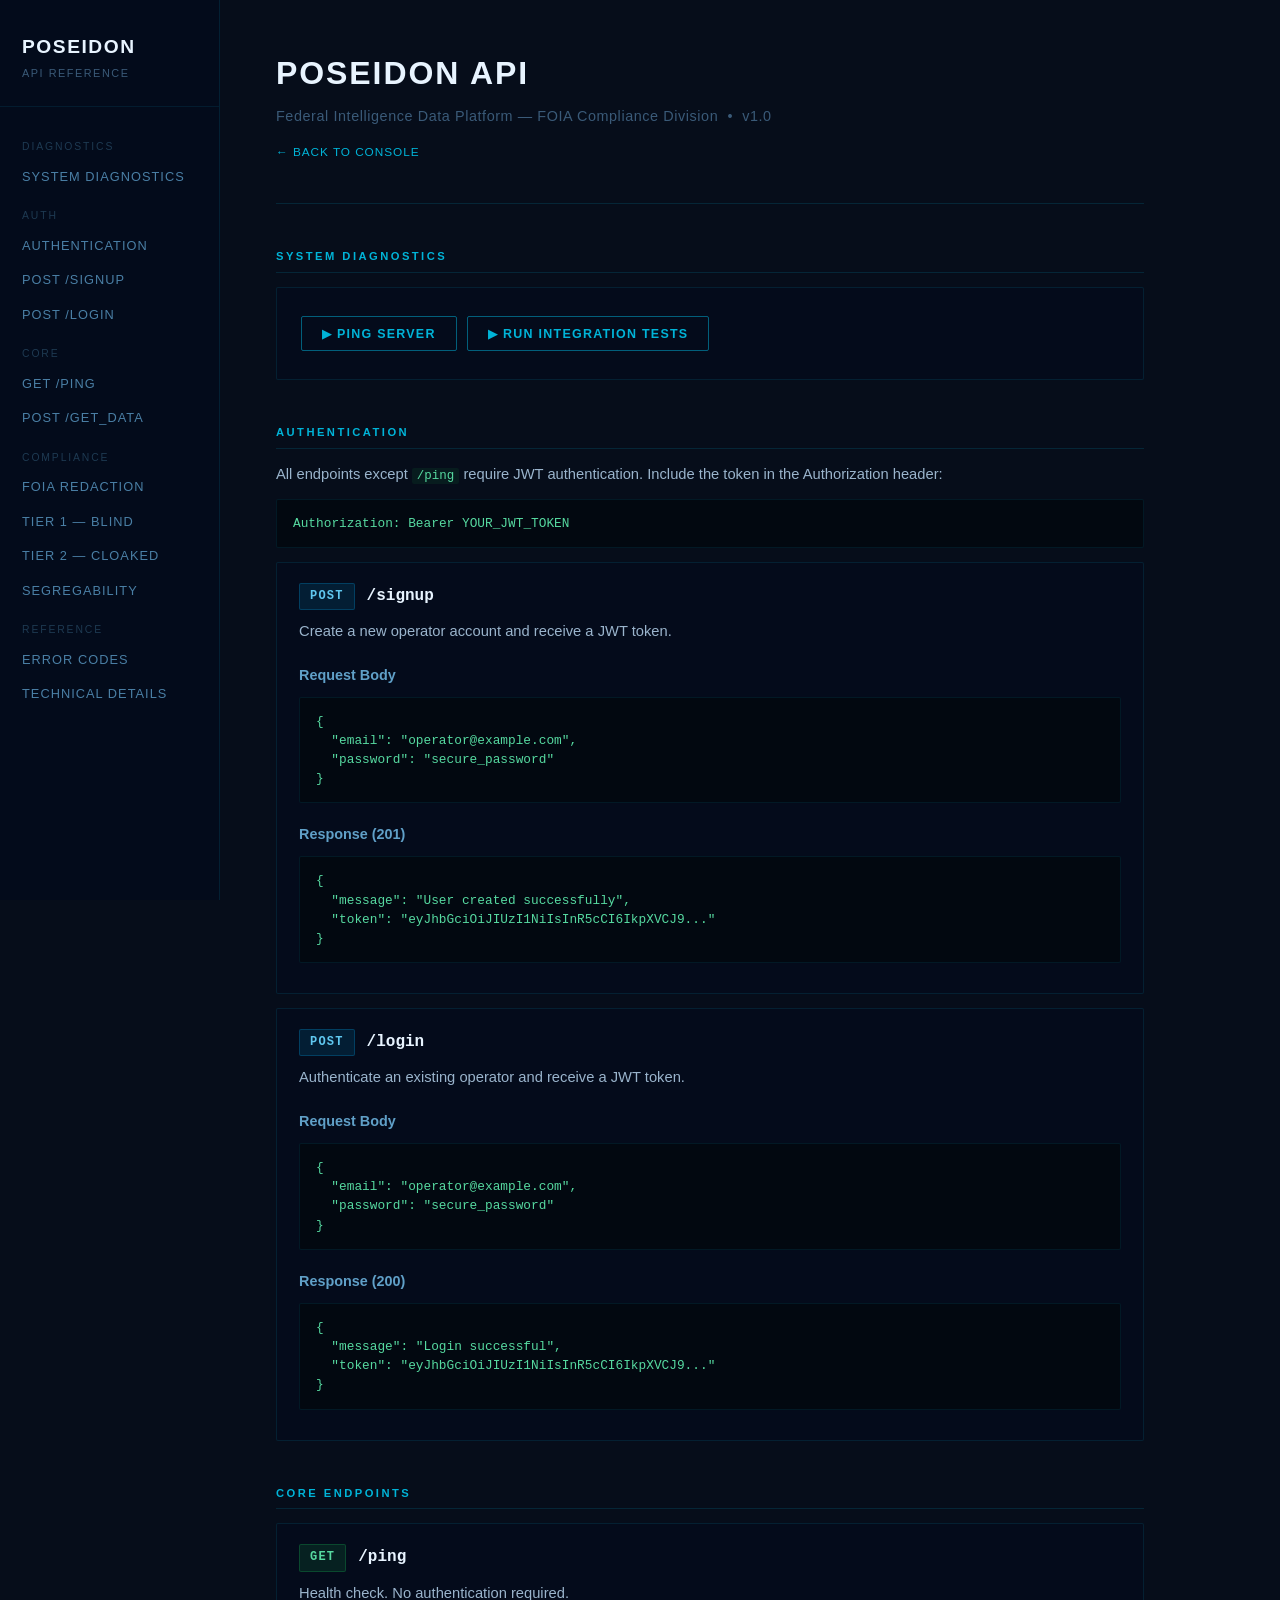
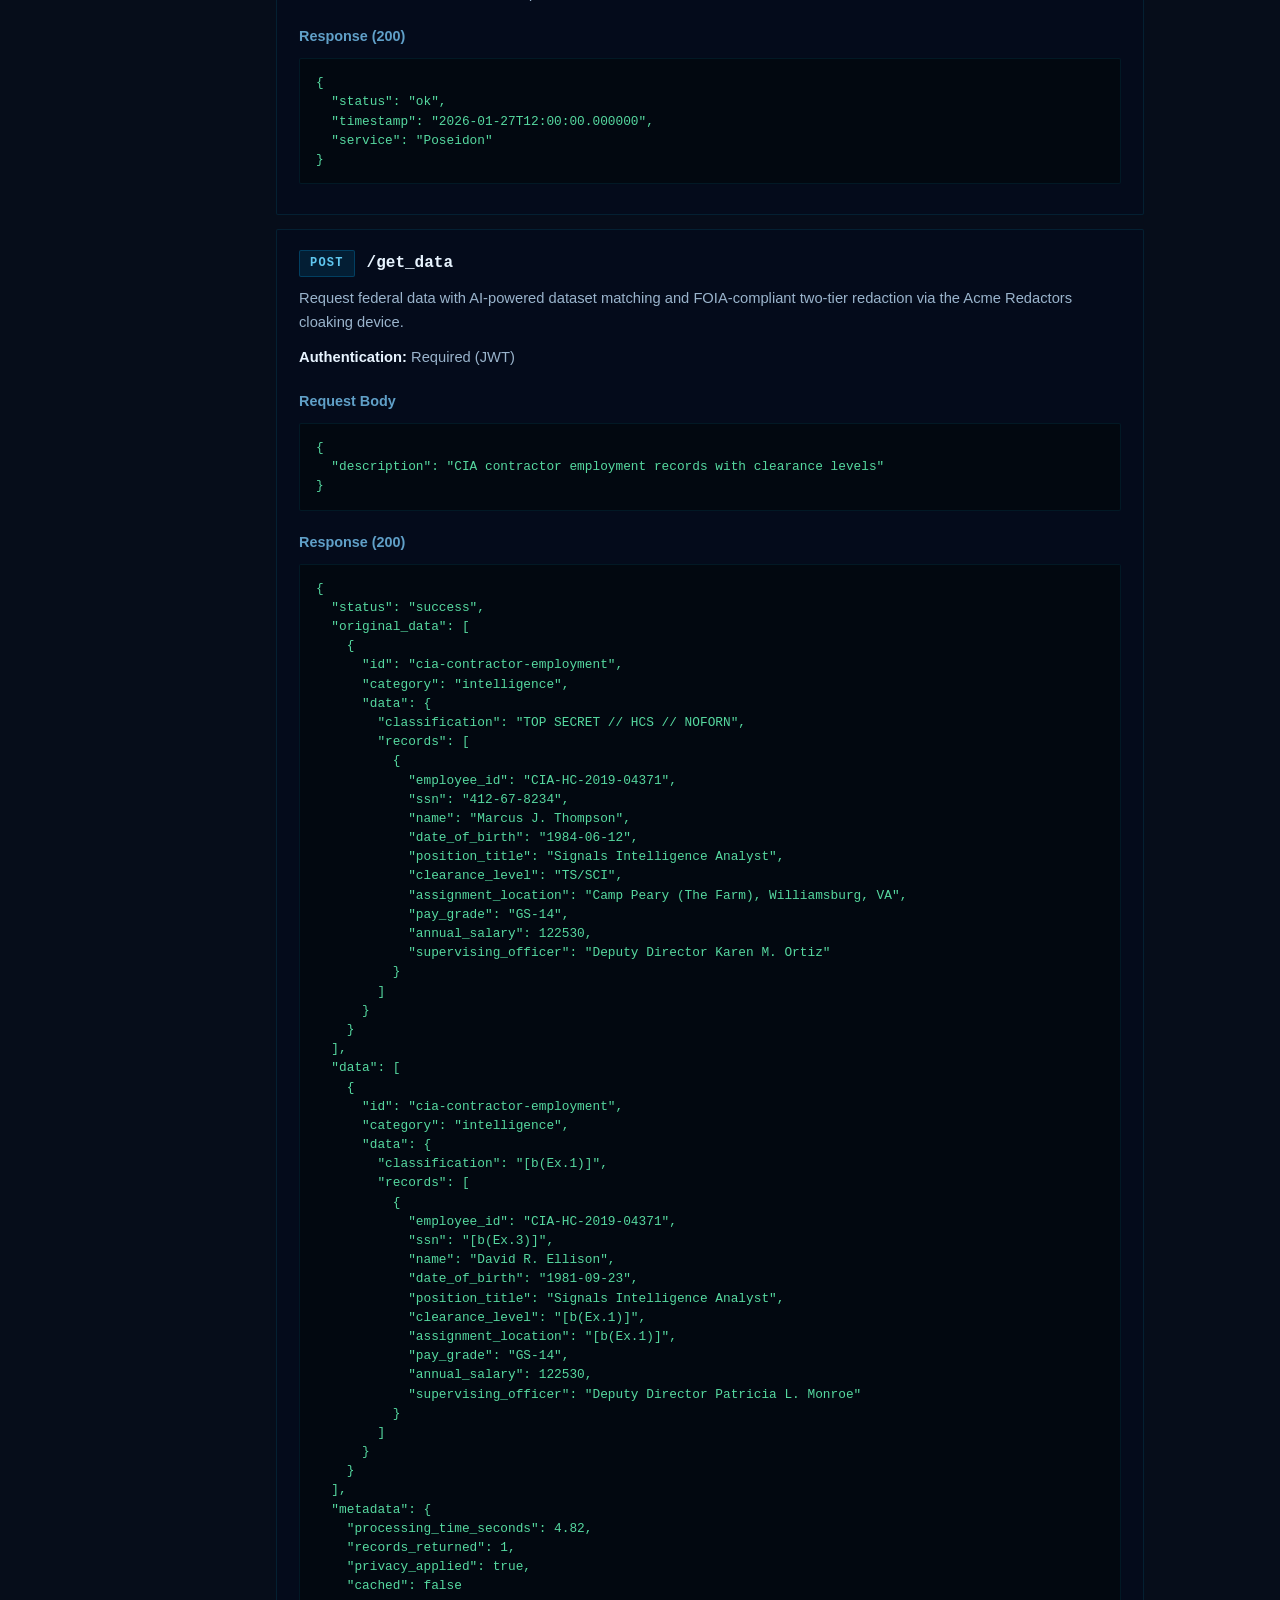
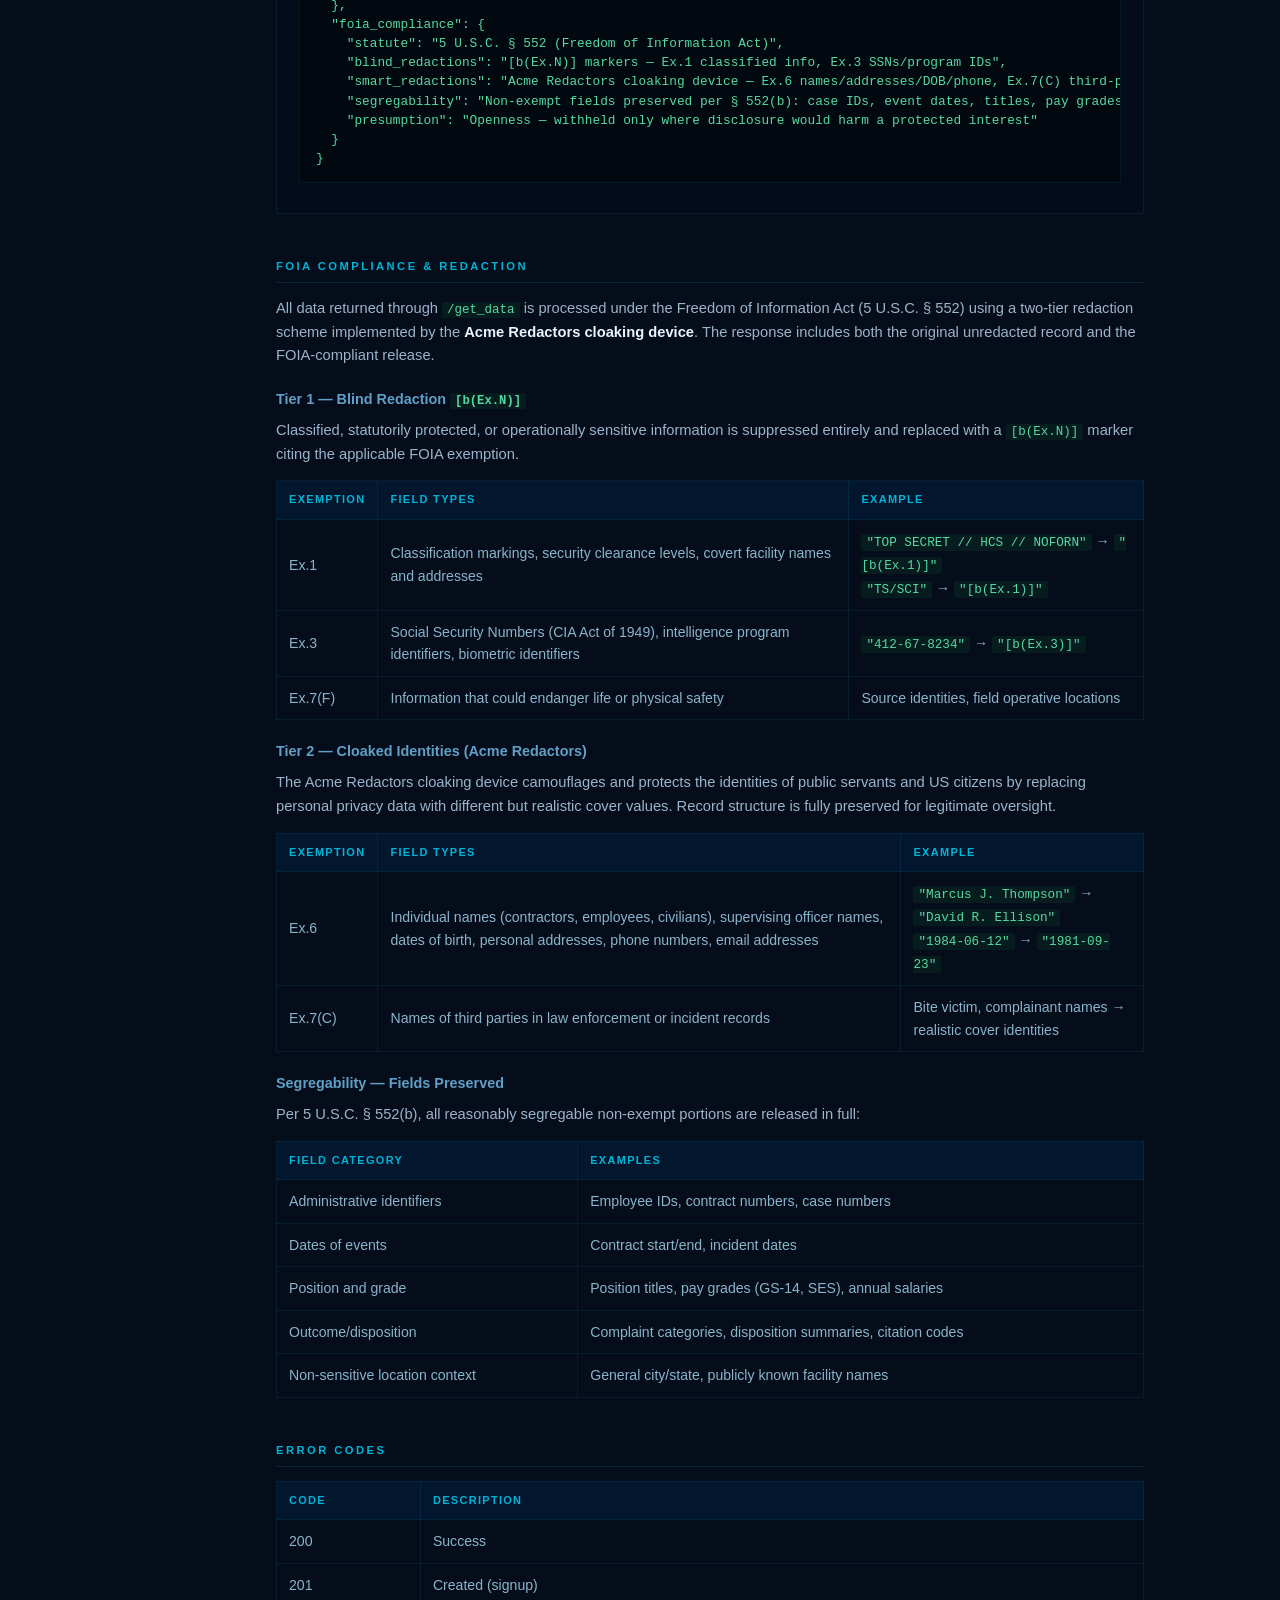
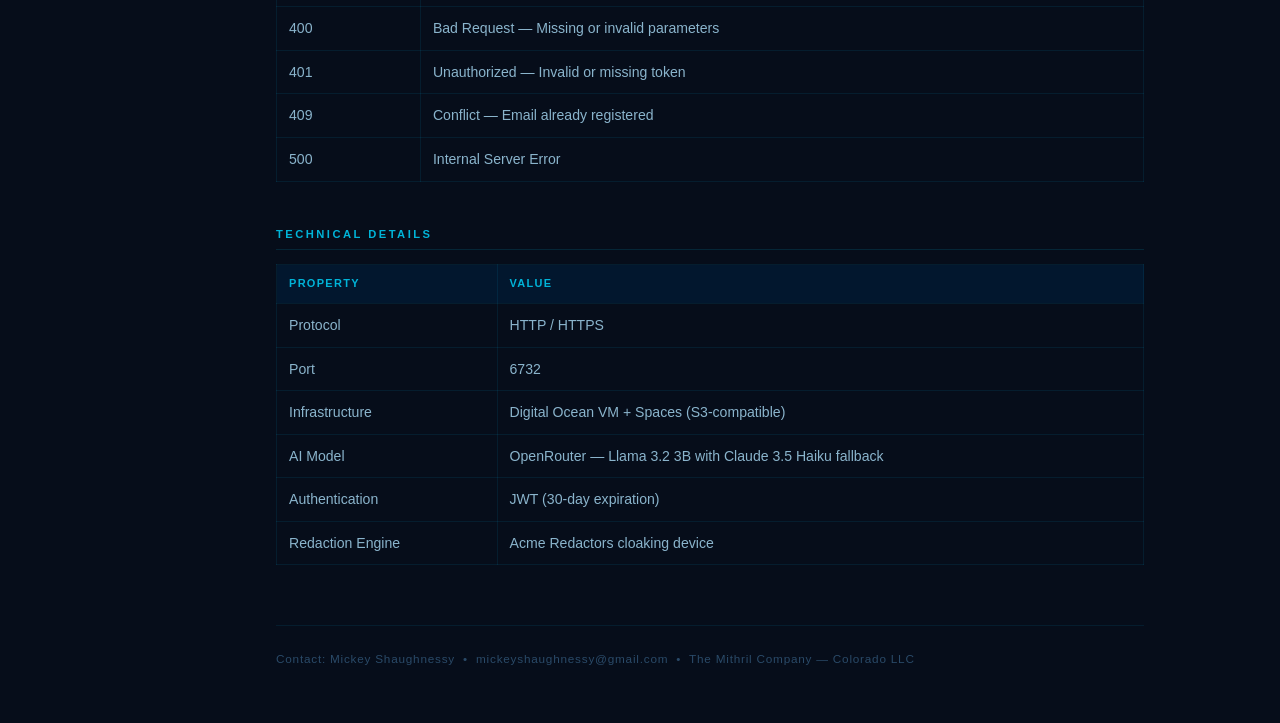
==== api_docs.html @ be667ae7 "Link Poseidon logo in api docs sidebar to homepage Co-authored-by: factory-droid[bot] <138933559+fac" ====
<!DOCTYPE html>
<html lang="en">
<head>
    <meta charset="UTF-8">
    <meta name="viewport" content="width=device-width, initial-scale=1.0">
    <title>Poseidon — API Documentation</title>
    <style>
        * { margin: 0; padding: 0; box-sizing: border-box; }

        body {
            font-family: -apple-system, BlinkMacSystemFont, 'Segoe UI', Roboto, sans-serif;
            background: #060d1a;
            color: #9ab4cc;
            padding: 0;
            line-height: 1.6;
        }

        .sidebar {
            position: fixed;
            top: 0; left: 0; bottom: 0;
            width: 220px;
            background: rgba(4, 12, 28, 0.97);
            border-right: 1px solid rgba(0, 180, 220, 0.12);
            padding: 32px 0;
            overflow-y: auto;
            z-index: 10;
        }

        .sidebar-logo {
            padding: 0 22px 24px;
            border-bottom: 1px solid rgba(0, 180, 220, 0.1);
            margin-bottom: 18px;
        }

        .sidebar-logo .name {
            font-size: 1.2em;
            font-weight: 700;
            letter-spacing: 0.08em;
            text-transform: uppercase;
            color: #e8f4ff;
        }

        .sidebar-logo .sub {
            font-size: 0.68em;
            letter-spacing: 0.14em;
            text-transform: uppercase;
            color: #3a5a78;
            margin-top: 2px;
        }

        .sidebar nav a {
            display: block;
            padding: 7px 22px;
            font-size: 0.8em;
            letter-spacing: 0.08em;
            text-transform: uppercase;
            color: #4a7fa5;
            text-decoration: none;
            transition: color .15s, background .15s;
        }

        .sidebar nav a:hover {
            color: #00b4d8;
            background: rgba(0, 180, 220, 0.06);
        }

        .sidebar nav .section-label {
            padding: 14px 22px 4px;
            font-size: 0.65em;
            letter-spacing: 0.18em;
            text-transform: uppercase;
            color: #1e3a52;
        }

        .main {
            margin-left: 220px;
            padding: 48px 56px;
            max-width: 980px;
        }

        .page-header {
            border-bottom: 1px solid rgba(0, 180, 220, 0.15);
            padding-bottom: 28px;
            margin-bottom: 42px;
        }

        .page-header h1 {
            font-size: 2em;
            font-weight: 700;
            letter-spacing: 0.06em;
            text-transform: uppercase;
            color: #e8f4ff;
            margin-bottom: 6px;
        }

        .page-header p {
            font-size: 0.9em;
            color: #3a5a78;
            letter-spacing: 0.04em;
        }

        .page-header a {
            color: #00b4d8;
            text-decoration: none;
            font-size: 0.82em;
            letter-spacing: 0.08em;
            text-transform: uppercase;
        }

        h2 {
            font-size: 0.7em;
            font-weight: 700;
            letter-spacing: 0.22em;
            text-transform: uppercase;
            color: #00b4d8;
            margin: 44px 0 14px;
            padding-bottom: 6px;
            border-bottom: 1px solid rgba(0, 180, 220, 0.15);
        }

        h3 {
            color: #60a0c8;
            margin: 20px 0 8px;
            font-size: 0.9em;
            font-weight: 600;
        }

        p { margin-bottom: 12px; font-size: 0.92em; }

        .endpoint {
            background: rgba(4, 12, 28, 0.8);
            border: 1px solid rgba(0, 180, 220, 0.12);
            border-radius: 2px;
            padding: 20px 22px;
            margin: 14px 0;
        }

        .endpoint-title {
            display: flex;
            align-items: center;
            gap: 12px;
            margin-bottom: 10px;
        }

        .method {
            display: inline-block;
            padding: 3px 10px;
            border-radius: 2px;
            font-size: 0.75em;
            font-weight: 700;
            letter-spacing: 0.1em;
            text-transform: uppercase;
            font-family: 'SF Mono', 'Fira Mono', monospace;
        }

        .method.get  { background: rgba(22,163,74,.15); color: #56d9a0; border: 1px solid rgba(22,163,74,.3); }
        .method.post { background: rgba(0,140,200,.15); color: #60c8f0; border: 1px solid rgba(0,140,200,.3); }

        .path {
            font-family: 'SF Mono', 'Fira Mono', monospace;
            font-size: 1em;
            color: #e8f4ff;
            font-weight: 600;
        }

        pre {
            background: #020810;
            border: 1px solid rgba(0, 180, 220, 0.1);
            border-radius: 2px;
            padding: 14px 16px;
            overflow-x: auto;
            margin: 10px 0;
            color: #56d9a0;
            font-family: 'SF Mono', 'Fira Mono', 'Courier New', monospace;
            font-size: 0.8em;
            line-height: 1.5;
        }

        code {
            font-family: 'SF Mono', 'Fira Mono', monospace;
            font-size: 0.85em;
            color: #56d9a0;
            background: rgba(22,163,74,.1);
            padding: 1px 5px;
            border-radius: 2px;
        }

        .controls {
            background: rgba(4, 12, 28, 0.8);
            border: 1px solid rgba(0, 180, 220, 0.12);
            border-radius: 2px;
            padding: 24px;
            margin: 14px 0;
        }

        .btn {
            display: inline-block;
            padding: 9px 20px;
            background: transparent;
            color: #00b4d8;
            border: 1px solid rgba(0, 180, 220, 0.5);
            border-radius: 2px;
            font-size: 0.78rem;
            font-weight: 600;
            letter-spacing: 0.1em;
            text-transform: uppercase;
            cursor: pointer;
            font-family: inherit;
            transition: background .15s, color .15s;
            margin: 4px 6px 4px 0;
        }
        .btn:hover { background: rgba(0,180,220,.1); color: #e8f4ff; }

        .result-box {
            margin-top: 16px;
            padding: 14px 16px;
            background: #020810;
            border: 1px solid rgba(0, 180, 220, 0.1);
            border-radius: 2px;
            min-height: 48px;
            font-family: 'SF Mono', 'Fira Mono', monospace;
            font-size: 0.8em;
            line-height: 1.5;
        }

        .success { color: #56d9a0; }
        .error   { color: #ff6b6b; }
        .info    { color: #00b4d8; }

        table {
            width: 100%;
            border-collapse: collapse;
            margin: 14px 0;
            font-size: 0.88em;
        }

        th, td {
            border: 1px solid rgba(0, 180, 220, 0.1);
            padding: 10px 12px;
            text-align: left;
        }

        th {
            background: rgba(0, 30, 60, 0.6);
            color: #00b4d8;
            font-size: 0.78em;
            letter-spacing: 0.12em;
            text-transform: uppercase;
            font-weight: 600;
        }

        td { color: #8ab4cc; }

        td code { font-size: 0.9em; }

        a { color: #00b4d8; text-decoration: none; }
        a:hover { color: #e8f4ff; }

        .footer {
            margin-top: 60px;
            padding-top: 24px;
            border-top: 1px solid rgba(0, 180, 220, 0.1);
            font-size: 0.8em;
            color: #2a4a68;
            letter-spacing: 0.06em;
        }

        @media (max-width: 768px) {
            .sidebar { display: none; }
            .main { margin-left: 0; padding: 24px 18px; }
        }
    </style>
</head>
<body>

<div class="sidebar">
    <div class="sidebar-logo">
        <a href="/" style="text-decoration:none;color:inherit"><div class="name">Poseidon</div></a>
        <div class="sub">API Reference</div>
    </div>
    <nav>
        <div class="section-label">Diagnostics</div>
        <a href="#diagnostics">System Diagnostics</a>
        <div class="section-label">Auth</div>
        <a href="#auth">Authentication</a>
        <a href="#signup">POST /signup</a>
        <a href="#login">POST /login</a>
        <div class="section-label">Core</div>
        <a href="#ping">GET /ping</a>
        <a href="#get_data">POST /get_data</a>
        <div class="section-label">Compliance</div>
        <a href="#foia">FOIA Redaction</a>
        <a href="#tier1">Tier 1 — Blind</a>
        <a href="#tier2">Tier 2 — Cloaked</a>
        <a href="#segregability">Segregability</a>
        <div class="section-label">Reference</div>
        <a href="#errors">Error Codes</a>
        <a href="#technical">Technical Details</a>
    </nav>
</div>

<div class="main">

    <div class="page-header">
        <h1>Poseidon API</h1>
        <p>Federal Intelligence Data Platform &mdash; FOIA Compliance Division &nbsp;&bull;&nbsp; v1.0</p>
        <p style="margin-top:10px"><a href="/">&#8592; Back to Console</a></p>
    </div>

    <h2 id="diagnostics">System Diagnostics</h2>
    <div class="controls">
        <button class="btn" onclick="pingServer()">&#9654; Ping Server</button>
        <button class="btn" onclick="runTests()">&#9654; Run Integration Tests</button>
        <div id="ping-result" class="result-box" style="display:none"></div>
        <div id="test-result" class="result-box" style="display:none"></div>
    </div>

    <h2 id="auth">Authentication</h2>
    <p>All endpoints except <code>/ping</code> require JWT authentication. Include the token in the Authorization header:</p>
    <pre>Authorization: Bearer YOUR_JWT_TOKEN</pre>

    <div class="endpoint" id="signup">
        <div class="endpoint-title">
            <span class="method post">POST</span>
            <span class="path">/signup</span>
        </div>
        <p>Create a new operator account and receive a JWT token.</p>
        <h3>Request Body</h3>
        <pre>{
  "email": "operator@example.com",
  "password": "secure_password"
}</pre>
        <h3>Response (201)</h3>
        <pre>{
  "message": "User created successfully",
  "token": "eyJhbGciOiJIUzI1NiIsInR5cCI6IkpXVCJ9..."
}</pre>
    </div>

    <div class="endpoint" id="login">
        <div class="endpoint-title">
            <span class="method post">POST</span>
            <span class="path">/login</span>
        </div>
        <p>Authenticate an existing operator and receive a JWT token.</p>
        <h3>Request Body</h3>
        <pre>{
  "email": "operator@example.com",
  "password": "secure_password"
}</pre>
        <h3>Response (200)</h3>
        <pre>{
  "message": "Login successful",
  "token": "eyJhbGciOiJIUzI1NiIsInR5cCI6IkpXVCJ9..."
}</pre>
    </div>

    <h2 id="core">Core Endpoints</h2>

    <div class="endpoint" id="ping">
        <div class="endpoint-title">
            <span class="method get">GET</span>
            <span class="path">/ping</span>
        </div>
        <p>Health check. No authentication required.</p>
        <h3>Response (200)</h3>
        <pre>{
  "status": "ok",
  "timestamp": "2026-01-27T12:00:00.000000",
  "service": "Poseidon"
}</pre>
    </div>

    <div class="endpoint" id="get_data">
        <div class="endpoint-title">
            <span class="method post">POST</span>
            <span class="path">/get_data</span>
        </div>
        <p>Request federal data with AI-powered dataset matching and FOIA-compliant two-tier redaction via the Acme Redactors cloaking device.</p>
        <p><strong style="color:#e8f4ff">Authentication:</strong> Required (JWT)</p>
        <h3>Request Body</h3>
        <pre>{
  "description": "CIA contractor employment records with clearance levels"
}</pre>
        <h3>Response (200)</h3>
        <pre>{
  "status": "success",
  "original_data": [
    {
      "id": "cia-contractor-employment",
      "category": "intelligence",
      "data": {
        "classification": "TOP SECRET // HCS // NOFORN",
        "records": [
          {
            "employee_id": "CIA-HC-2019-04371",
            "ssn": "412-67-8234",
            "name": "Marcus J. Thompson",
            "date_of_birth": "1984-06-12",
            "position_title": "Signals Intelligence Analyst",
            "clearance_level": "TS/SCI",
            "assignment_location": "Camp Peary (The Farm), Williamsburg, VA",
            "pay_grade": "GS-14",
            "annual_salary": 122530,
            "supervising_officer": "Deputy Director Karen M. Ortiz"
          }
        ]
      }
    }
  ],
  "data": [
    {
      "id": "cia-contractor-employment",
      "category": "intelligence",
      "data": {
        "classification": "[b(Ex.1)]",
        "records": [
          {
            "employee_id": "CIA-HC-2019-04371",
            "ssn": "[b(Ex.3)]",
            "name": "David R. Ellison",
            "date_of_birth": "1981-09-23",
            "position_title": "Signals Intelligence Analyst",
            "clearance_level": "[b(Ex.1)]",
            "assignment_location": "[b(Ex.1)]",
            "pay_grade": "GS-14",
            "annual_salary": 122530,
            "supervising_officer": "Deputy Director Patricia L. Monroe"
          }
        ]
      }
    }
  ],
  "metadata": {
    "processing_time_seconds": 4.82,
    "records_returned": 1,
    "privacy_applied": true,
    "cached": false
  },
  "foia_compliance": {
    "statute": "5 U.S.C. § 552 (Freedom of Information Act)",
    "blind_redactions": "[b(Ex.N)] markers — Ex.1 classified info, Ex.3 SSNs/program IDs",
    "smart_redactions": "Acme Redactors cloaking device — Ex.6 names/addresses/DOB/phone, Ex.7(C) third-party names",
    "segregability": "Non-exempt fields preserved per § 552(b): case IDs, event dates, titles, pay grades, dispositions",
    "presumption": "Openness — withheld only where disclosure would harm a protected interest"
  }
}</pre>
    </div>

    <h2 id="foia">FOIA Compliance &amp; Redaction</h2>
    <p>All data returned through <code>/get_data</code> is processed under the Freedom of Information Act (5 U.S.C. &sect; 552) using a two-tier redaction scheme implemented by the <strong style="color:#e8f4ff">Acme Redactors cloaking device</strong>. The response includes both the original unredacted record and the FOIA-compliant release.</p>

    <h3 id="tier1">Tier 1 &mdash; Blind Redaction <code>[b(Ex.N)]</code></h3>
    <p>Classified, statutorily protected, or operationally sensitive information is suppressed entirely and replaced with a <code>[b(Ex.N)]</code> marker citing the applicable FOIA exemption.</p>
    <table>
        <tr>
            <th>Exemption</th>
            <th>Field Types</th>
            <th>Example</th>
        </tr>
        <tr>
            <td>Ex.1</td>
            <td>Classification markings, security clearance levels, covert facility names and addresses</td>
            <td><code>"TOP SECRET // HCS // NOFORN"</code> &rarr; <code>"[b(Ex.1)]"</code><br><code>"TS/SCI"</code> &rarr; <code>"[b(Ex.1)]"</code></td>
        </tr>
        <tr>
            <td>Ex.3</td>
            <td>Social Security Numbers (CIA Act of 1949), intelligence program identifiers, biometric identifiers</td>
            <td><code>"412-67-8234"</code> &rarr; <code>"[b(Ex.3)]"</code></td>
        </tr>
        <tr>
            <td>Ex.7(F)</td>
            <td>Information that could endanger life or physical safety</td>
            <td>Source identities, field operative locations</td>
        </tr>
    </table>

    <h3 id="tier2">Tier 2 &mdash; Cloaked Identities (Acme Redactors)</h3>
    <p>The Acme Redactors cloaking device camouflages and protects the identities of public servants and US citizens by replacing personal privacy data with different but realistic cover values. Record structure is fully preserved for legitimate oversight.</p>
    <table>
        <tr>
            <th>Exemption</th>
            <th>Field Types</th>
            <th>Example</th>
        </tr>
        <tr>
            <td>Ex.6</td>
            <td>Individual names (contractors, employees, civilians), supervising officer names, dates of birth, personal addresses, phone numbers, email addresses</td>
            <td><code>"Marcus J. Thompson"</code> &rarr; <code>"David R. Ellison"</code><br><code>"1984-06-12"</code> &rarr; <code>"1981-09-23"</code></td>
        </tr>
        <tr>
            <td>Ex.7(C)</td>
            <td>Names of third parties in law enforcement or incident records</td>
            <td>Bite victim, complainant names &rarr; realistic cover identities</td>
        </tr>
    </table>

    <h3 id="segregability">Segregability &mdash; Fields Preserved</h3>
    <p>Per 5 U.S.C. &sect; 552(b), all reasonably segregable non-exempt portions are released in full:</p>
    <table>
        <tr>
            <th>Field Category</th>
            <th>Examples</th>
        </tr>
        <tr>
            <td>Administrative identifiers</td>
            <td>Employee IDs, contract numbers, case numbers</td>
        </tr>
        <tr>
            <td>Dates of events</td>
            <td>Contract start/end, incident dates</td>
        </tr>
        <tr>
            <td>Position and grade</td>
            <td>Position titles, pay grades (GS-14, SES), annual salaries</td>
        </tr>
        <tr>
            <td>Outcome/disposition</td>
            <td>Complaint categories, disposition summaries, citation codes</td>
        </tr>
        <tr>
            <td>Non-sensitive location context</td>
            <td>General city/state, publicly known facility names</td>
        </tr>
    </table>

    <h2 id="errors">Error Codes</h2>
    <table>
        <tr><th>Code</th><th>Description</th></tr>
        <tr><td>200</td><td>Success</td></tr>
        <tr><td>201</td><td>Created (signup)</td></tr>
        <tr><td>400</td><td>Bad Request &mdash; Missing or invalid parameters</td></tr>
        <tr><td>401</td><td>Unauthorized &mdash; Invalid or missing token</td></tr>
        <tr><td>409</td><td>Conflict &mdash; Email already registered</td></tr>
        <tr><td>500</td><td>Internal Server Error</td></tr>
    </table>

    <h2 id="technical">Technical Details</h2>
    <table>
        <tr><th>Property</th><th>Value</th></tr>
        <tr><td>Protocol</td><td>HTTP / HTTPS</td></tr>
        <tr><td>Port</td><td>6732</td></tr>
        <tr><td>Infrastructure</td><td>Digital Ocean VM + Spaces (S3-compatible)</td></tr>
        <tr><td>AI Model</td><td>OpenRouter &mdash; Llama 3.2 3B with Claude 3.5 Haiku fallback</td></tr>
        <tr><td>Authentication</td><td>JWT (30-day expiration)</td></tr>
        <tr><td>Redaction Engine</td><td>Acme Redactors cloaking device</td></tr>
    </table>

    <div class="footer">
        <p>Contact: Mickey Shaughnessy &nbsp;&bull;&nbsp; mickeyshaughnessy@gmail.com &nbsp;&bull;&nbsp; The Mithril Company &mdash; Colorado LLC</p>
    </div>

</div>

<script>
    const API_URL = window.location.origin;

    async function pingServer() {
        const resultDiv = document.getElementById('ping-result');
        resultDiv.style.display = 'block';
        resultDiv.innerHTML = '<p class="info">&#9654; Pinging server...</p>';
        const startTime = performance.now();
        try {
            const response = await fetch(`${API_URL}/ping`);
            const endTime = performance.now();
            const latency = (endTime - startTime).toFixed(2);
            if (response.ok) {
                const data = await response.json();
                resultDiv.innerHTML = `
                    <p class="success">&#10003; SERVER ONLINE</p>
                    <p class="info">Latency: ${latency}ms</p>
                    <p class="info">Timestamp: ${data.timestamp}</p>
                    <p class="info">Service: ${data.service}</p>
                `;
            } else {
                resultDiv.innerHTML = `<p class="error">&#10007; ERROR: ${response.status} ${response.statusText}</p>`;
            }
        } catch (error) {
            resultDiv.innerHTML = `<p class="error">&#10007; CONNECTION FAILED: ${error.message}</p>`;
        }
    }

    async function runTests() {
        const resultDiv = document.getElementById('test-result');
        resultDiv.style.display = 'block';
        resultDiv.innerHTML = '<p class="info">&#9654; Running integration tests...</p>';

        let output = '';
        let passCount = 0;
        let failCount = 0;

        async function test(name, fn) {
            output += `<p class="info">Testing: ${name}</p>`;
            try {
                await fn();
                output += `<p class="success">  &#10003; PASS</p>`;
                passCount++;
            } catch (error) {
                output += `<p class="error">  &#10007; FAIL: ${error.message}</p>`;
                failCount++;
            }
            resultDiv.innerHTML = output;
        }

        let testToken = null;
        const testEmail = `test_${Date.now()}@example.com`;
        const testPassword = 'TestPass123!';

        await test('Ping endpoint', async () => {
            const res = await fetch(`${API_URL}/ping`);
            if (!res.ok) throw new Error(`Status ${res.status}`);
        });

        await test('Signup new operator', async () => {
            const res = await fetch(`${API_URL}/signup`, {
                method: 'POST',
                headers: { 'Content-Type': 'application/json' },
                body: JSON.stringify({ email: testEmail, password: testPassword })
            });
            if (!res.ok) throw new Error(`Status ${res.status}`);
            const data = await res.json();
            if (!data.token) throw new Error('No token received');
            testToken = data.token;
        });

        await test('Login existing operator', async () => {
            const res = await fetch(`${API_URL}/login`, {
                method: 'POST',
                headers: { 'Content-Type': 'application/json' },
                body: JSON.stringify({ email: testEmail, password: testPassword })
            });
            if (!res.ok) throw new Error(`Status ${res.status}`);
            const data = await res.json();
            if (!data.token) throw new Error('No token received');
        });

        await test('Get data — response structure (status, original_data, data, metadata, foia_compliance)', async () => {
            const res = await fetch(`${API_URL}/get_data`, {
                method: 'POST',
                headers: { 'Content-Type': 'application/json', 'Authorization': `Bearer ${testToken}` },
                body: JSON.stringify({ description: 'CIA contractor employment records' })
            });
            if (!res.ok) throw new Error(`Status ${res.status}`);
            const data = await res.json();
            if (data.status !== 'success') throw new Error('Missing status:success');
            if (!data.original_data) throw new Error('Missing original_data field');
            if (!data.data) throw new Error('Missing data field');
            if (!data.metadata) throw new Error('Missing metadata field');
            if (!data.foia_compliance) throw new Error('Missing foia_compliance field');
            if (!data.foia_compliance.statute) throw new Error('Missing foia_compliance.statute');
        });

        await test('Reject unauthenticated data request (401)', async () => {
            const res = await fetch(`${API_URL}/get_data`, {
                method: 'POST',
                headers: { 'Content-Type': 'application/json' },
                body: JSON.stringify({ description: 'Test data' })
            });
            if (res.status !== 401) throw new Error(`Expected 401, got ${res.status}`);
        });

        await test('FOIA — metadata.privacy_applied is true', async () => {
            const res = await fetch(`${API_URL}/get_data`, {
                method: 'POST',
                headers: { 'Content-Type': 'application/json', 'Authorization': `Bearer ${testToken}` },
                body: JSON.stringify({ description: 'CIA contractor employment records' })
            });
            if (!res.ok) throw new Error(`Status ${res.status}`);
            const data = await res.json();
            if (!data.metadata.privacy_applied) throw new Error('privacy_applied is not true');
        });

        await test('FOIA — Tier 1 blind [b(Ex.N)] markers present in CIA redacted output', async () => {
            const res = await fetch(`${API_URL}/get_data`, {
                method: 'POST',
                headers: { 'Content-Type': 'application/json', 'Authorization': `Bearer ${testToken}` },
                body: JSON.stringify({ description: 'CIA contractor employment records with clearance levels and SSNs' })
            });
            if (!res.ok) throw new Error(`Status ${res.status}`);
            const data = await res.json();
            const redactedStr = JSON.stringify(data.data);
            if (!redactedStr.includes('[b(Ex.')) throw new Error('No [b(Ex.N)] blind redaction markers found in CIA output');
        });

        await test('FOIA — Tier 1: raw SSN pattern absent from redacted output', async () => {
            const res = await fetch(`${API_URL}/get_data`, {
                method: 'POST',
                headers: { 'Content-Type': 'application/json', 'Authorization': `Bearer ${testToken}` },
                body: JSON.stringify({ description: 'CIA contractor employment records' })
            });
            if (!res.ok) throw new Error(`Status ${res.status}`);
            const data = await res.json();
            const redactedStr = JSON.stringify(data.data);
            if (/\b\d{3}-\d{2}-\d{4}\b/.test(redactedStr)) throw new Error('Raw SSN pattern found in redacted output');
        });

        await test('FOIA — Tier 2: original_data names not present in redacted data', async () => {
            const res = await fetch(`${API_URL}/get_data`, {
                method: 'POST',
                headers: { 'Content-Type': 'application/json', 'Authorization': `Bearer ${testToken}` },
                body: JSON.stringify({ description: 'CIA contractor employment records' })
            });
            if (!res.ok) throw new Error(`Status ${res.status}`);
            const d = await res.json();
            const origStr = JSON.stringify(d.original_data);
            const redStr = JSON.stringify(d.data);
            const nameMatch = origStr.match(/"name":\s*"([^"]+)"/);
            if (nameMatch && redStr.includes(nameMatch[1])) throw new Error(`Original name "${nameMatch[1]}" found unchanged in redacted output`);
        });

        await test('FOIA — Lakewood animal control: Ex.6 smart redaction (no original resident names)', async () => {
            const res = await fetch(`${API_URL}/get_data`, {
                method: 'POST',
                headers: { 'Content-Type': 'application/json', 'Authorization': `Bearer ${testToken}` },
                body: JSON.stringify({ description: 'Lakewood animal control service records and violations' })
            });
            if (!res.ok) throw new Error(`Status ${res.status}`);
            const d = await res.json();
            const origStr = JSON.stringify(d.original_data);
            const redStr = JSON.stringify(d.data);
            const nameMatch = origStr.match(/"resident_name":\s*"([^"]+)"/);
            if (nameMatch && redStr.includes(nameMatch[1])) throw new Error(`Original resident name "${nameMatch[1]}" found unchanged in redacted output`);
        });

        output += `<p class="info" style="margin-top:12px">&#9472;&#9472;&#9472;&#9472;&#9472;&#9472;&#9472;&#9472;&#9472;&#9472;&#9472;&#9472;&#9472;&#9472;&#9472;&#9472;&#9472;</p>`;
        output += `<p class="success">PASSED: ${passCount}</p>`;
        output += `<p class="error">FAILED: ${failCount}</p>`;
        output += `<p class="${failCount === 0 ? 'success' : 'error'}">TOTAL: ${passCount + failCount}</p>`;
        resultDiv.innerHTML = output;
    }
</script>
</body>
</html>
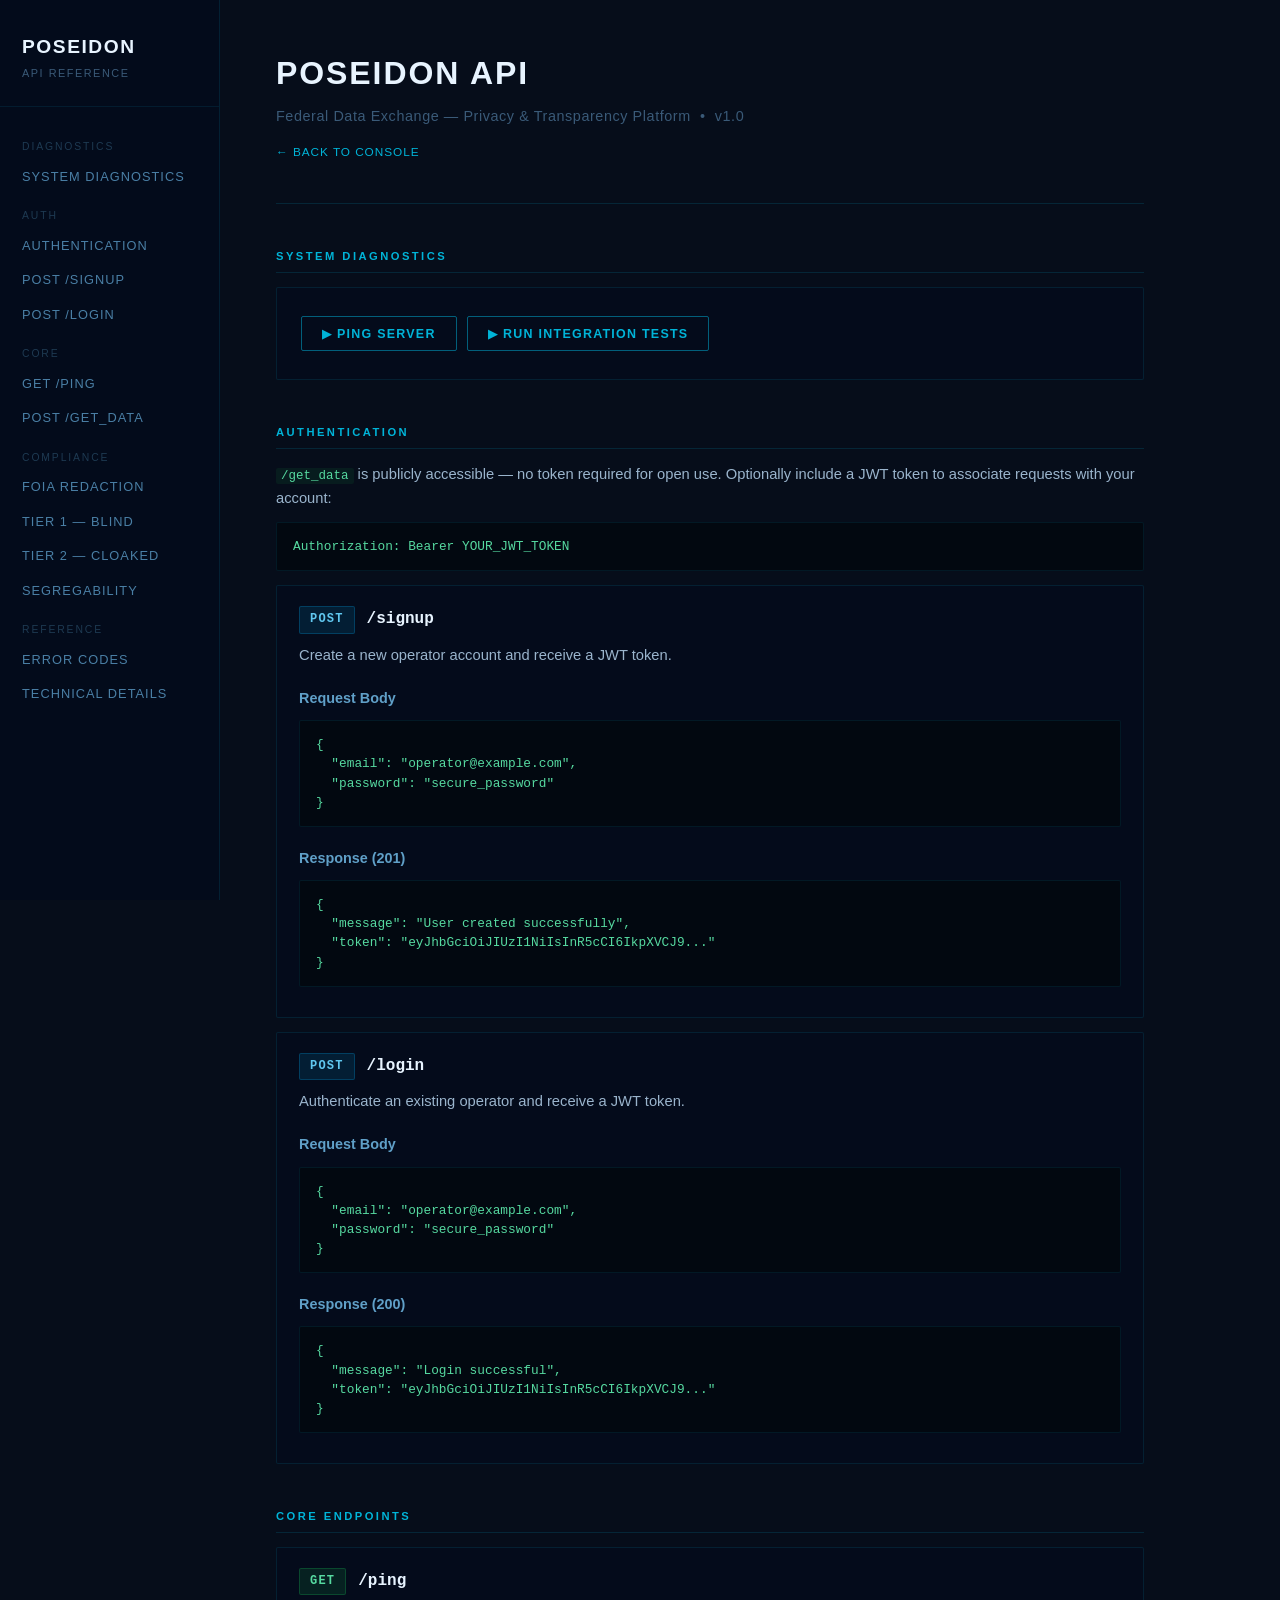
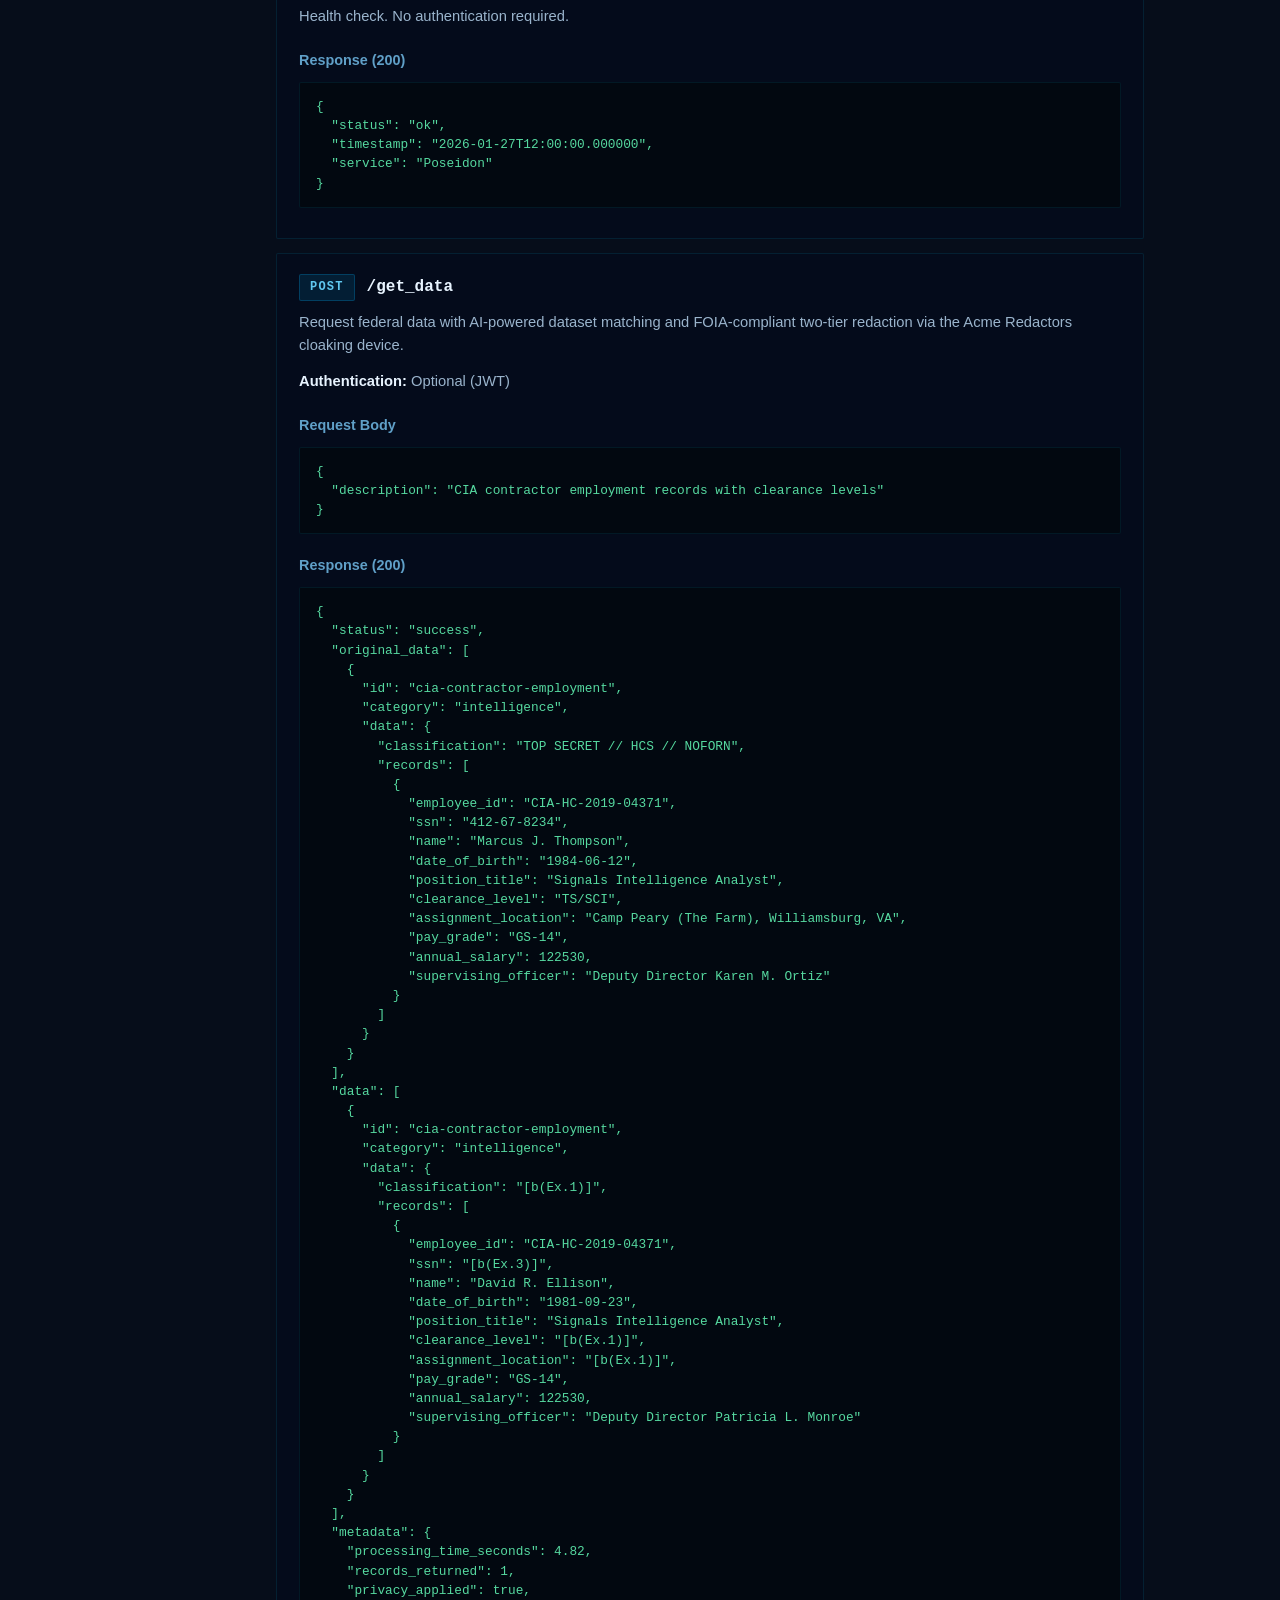
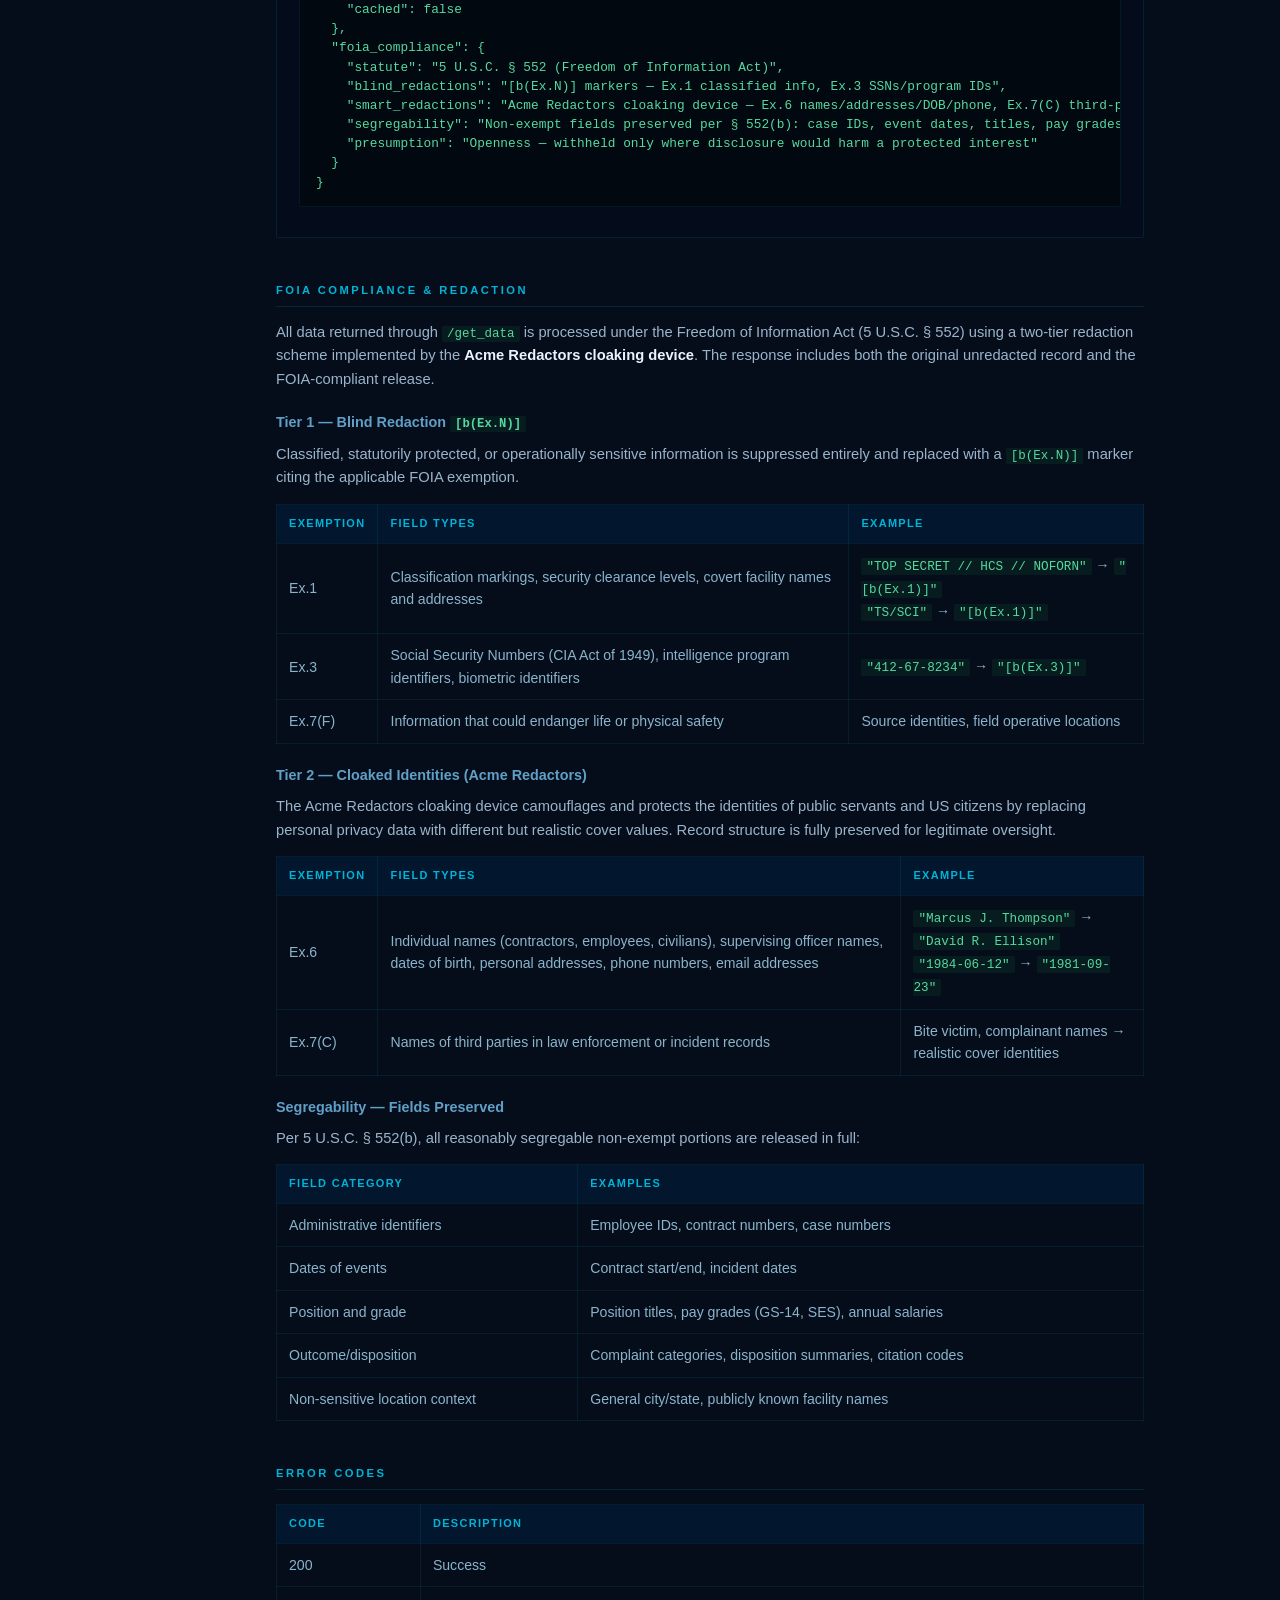
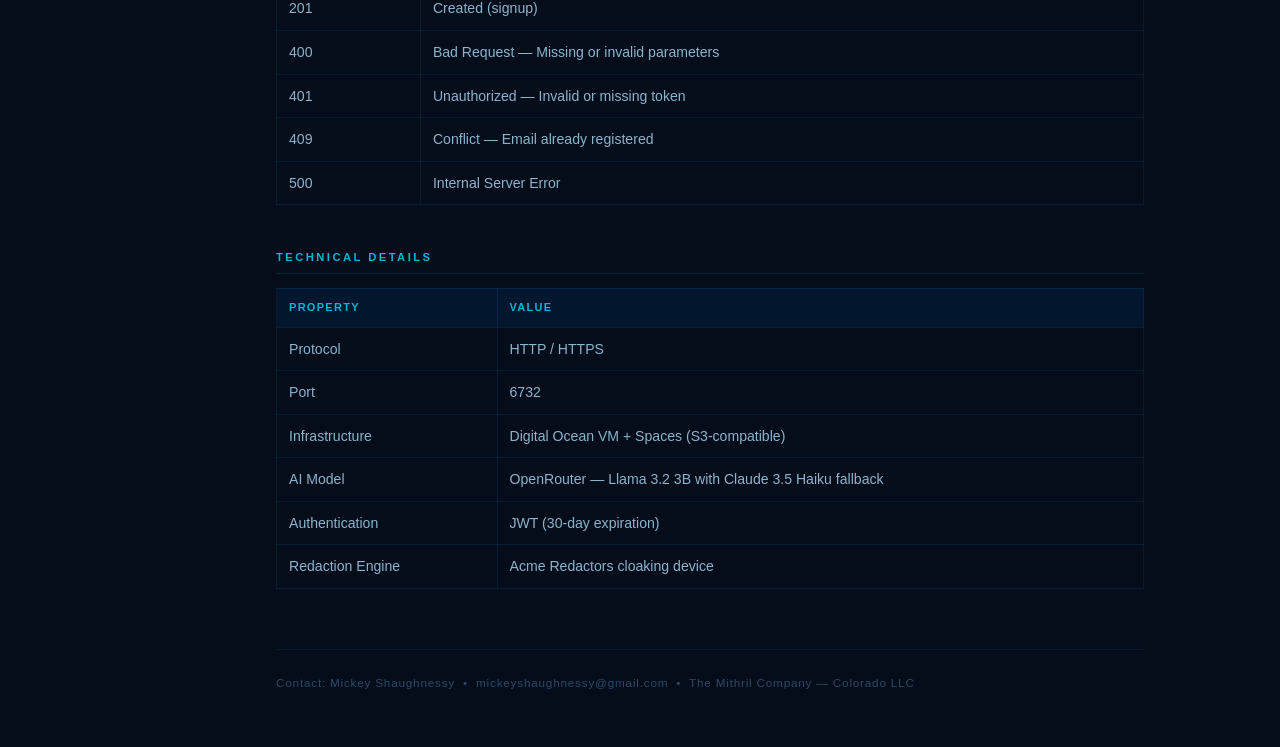
==== commit 700b920c: "Public demo: remove auth gate, soften language to FOIA/public-facing tone Co-authored-by: factory-dr" ====
--- a/api_docs.html
+++ b/api_docs.html
@@ -303,7 +303,7 @@
 
     <div class="page-header">
         <h1>Poseidon API</h1>
-        <p>Federal Intelligence Data Platform &mdash; FOIA Compliance Division &nbsp;&bull;&nbsp; v1.0</p>
+        <p>Federal Data Exchange &mdash; Privacy &amp; Transparency Platform &nbsp;&bull;&nbsp; v1.0</p>
         <p style="margin-top:10px"><a href="/">&#8592; Back to Console</a></p>
     </div>
 
@@ -316,7 +316,7 @@
     </div>
 
     <h2 id="auth">Authentication</h2>
-    <p>All endpoints except <code>/ping</code> require JWT authentication. Include the token in the Authorization header:</p>
+    <p><code>/get_data</code> is publicly accessible — no token required for open use. Optionally include a JWT token to associate requests with your account:</p>
     <pre>Authorization: Bearer YOUR_JWT_TOKEN</pre>
 
     <div class="endpoint" id="signup">
@@ -377,7 +377,7 @@
             <span class="path">/get_data</span>
         </div>
         <p>Request federal data with AI-powered dataset matching and FOIA-compliant two-tier redaction via the Acme Redactors cloaking device.</p>
-        <p><strong style="color:#e8f4ff">Authentication:</strong> Required (JWT)</p>
+        <p><strong style="color:#e8f4ff">Authentication:</strong> Optional (JWT)</p>
         <h3>Request Body</h3>
         <pre>{
   "description": "CIA contractor employment records with clearance levels"
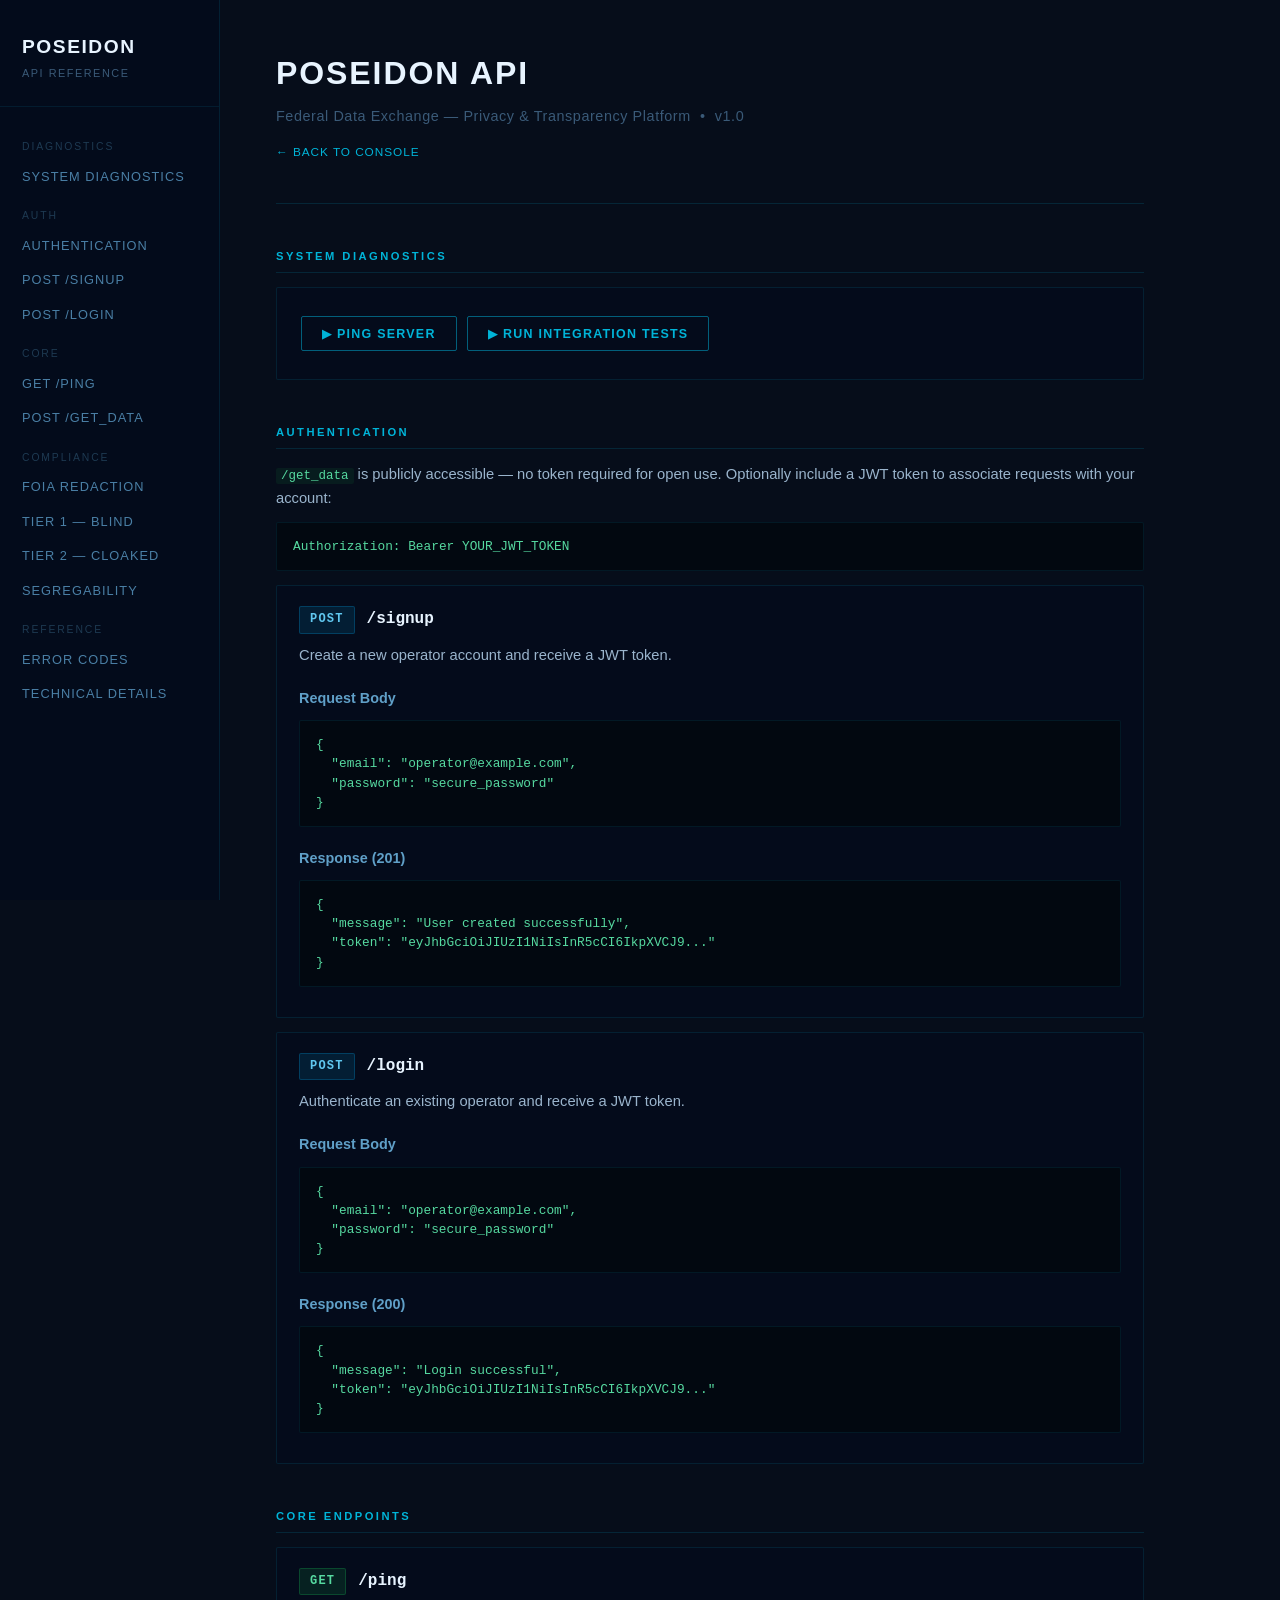
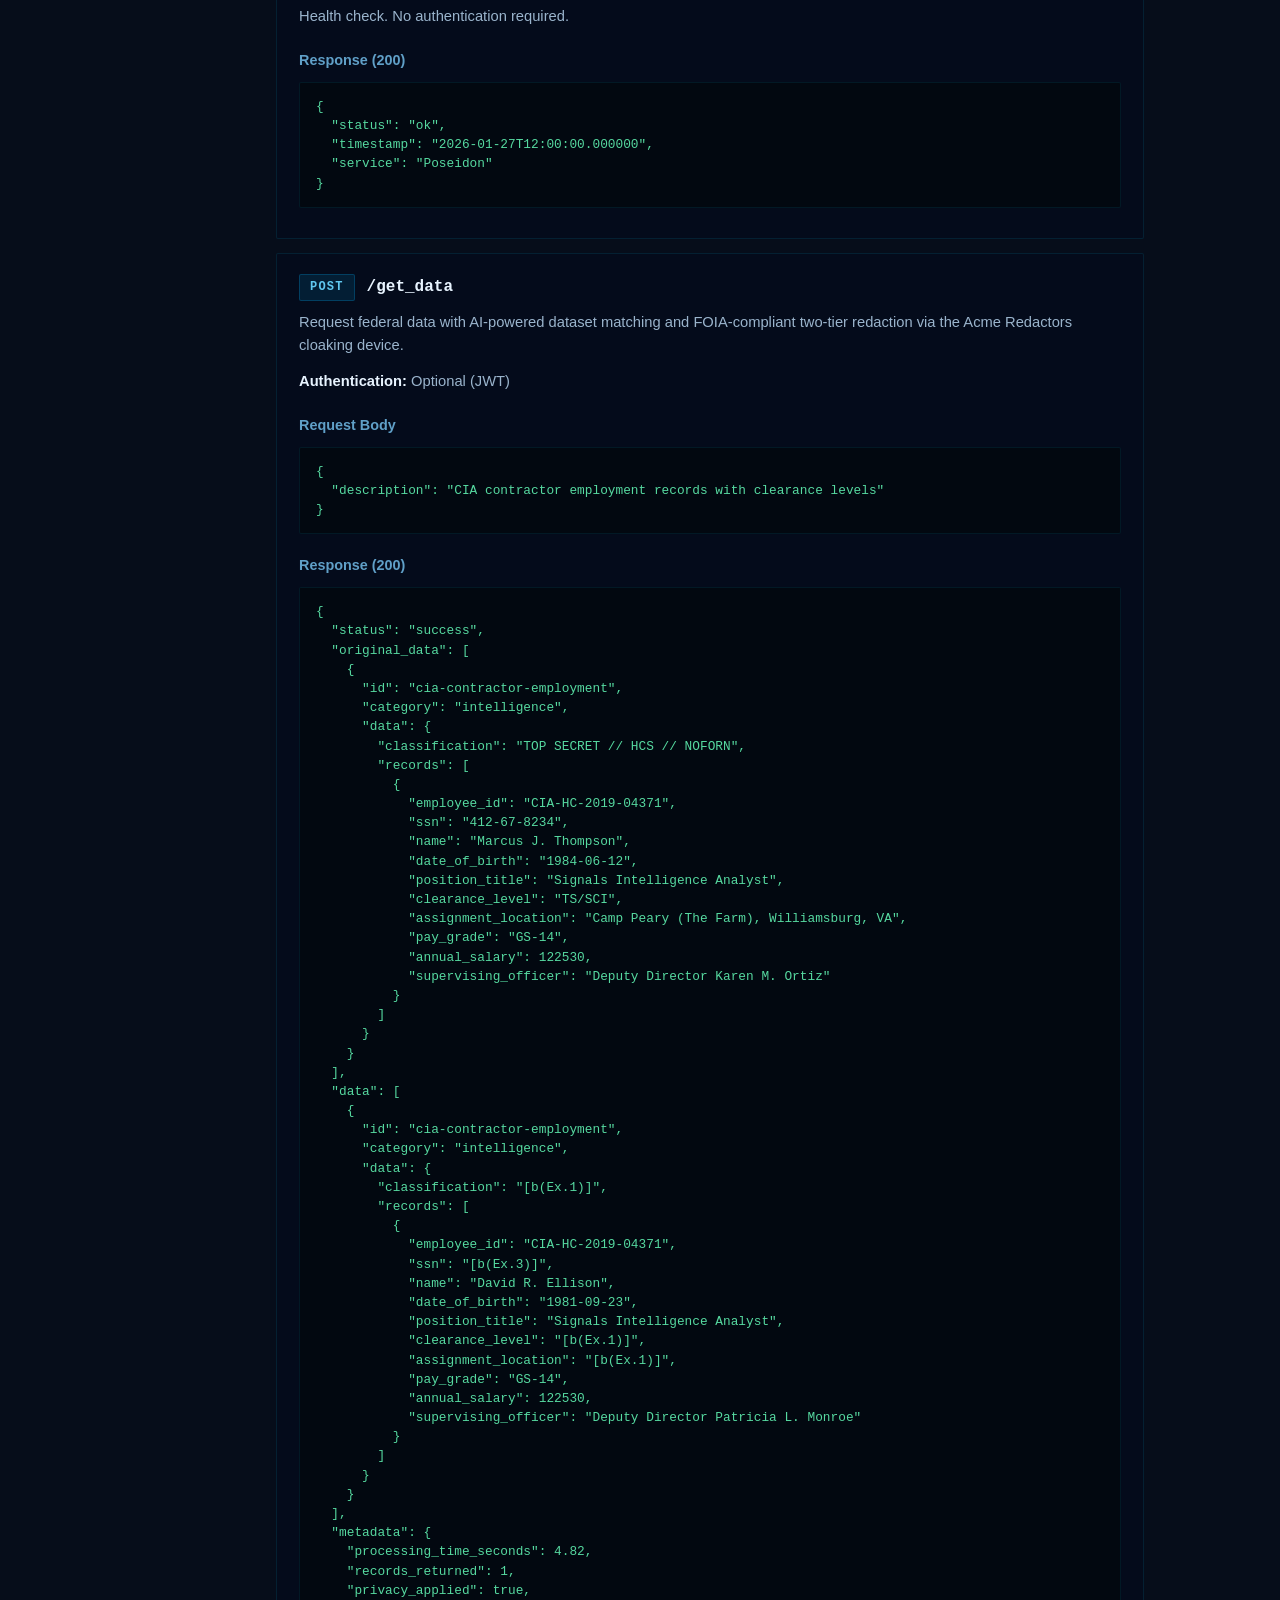
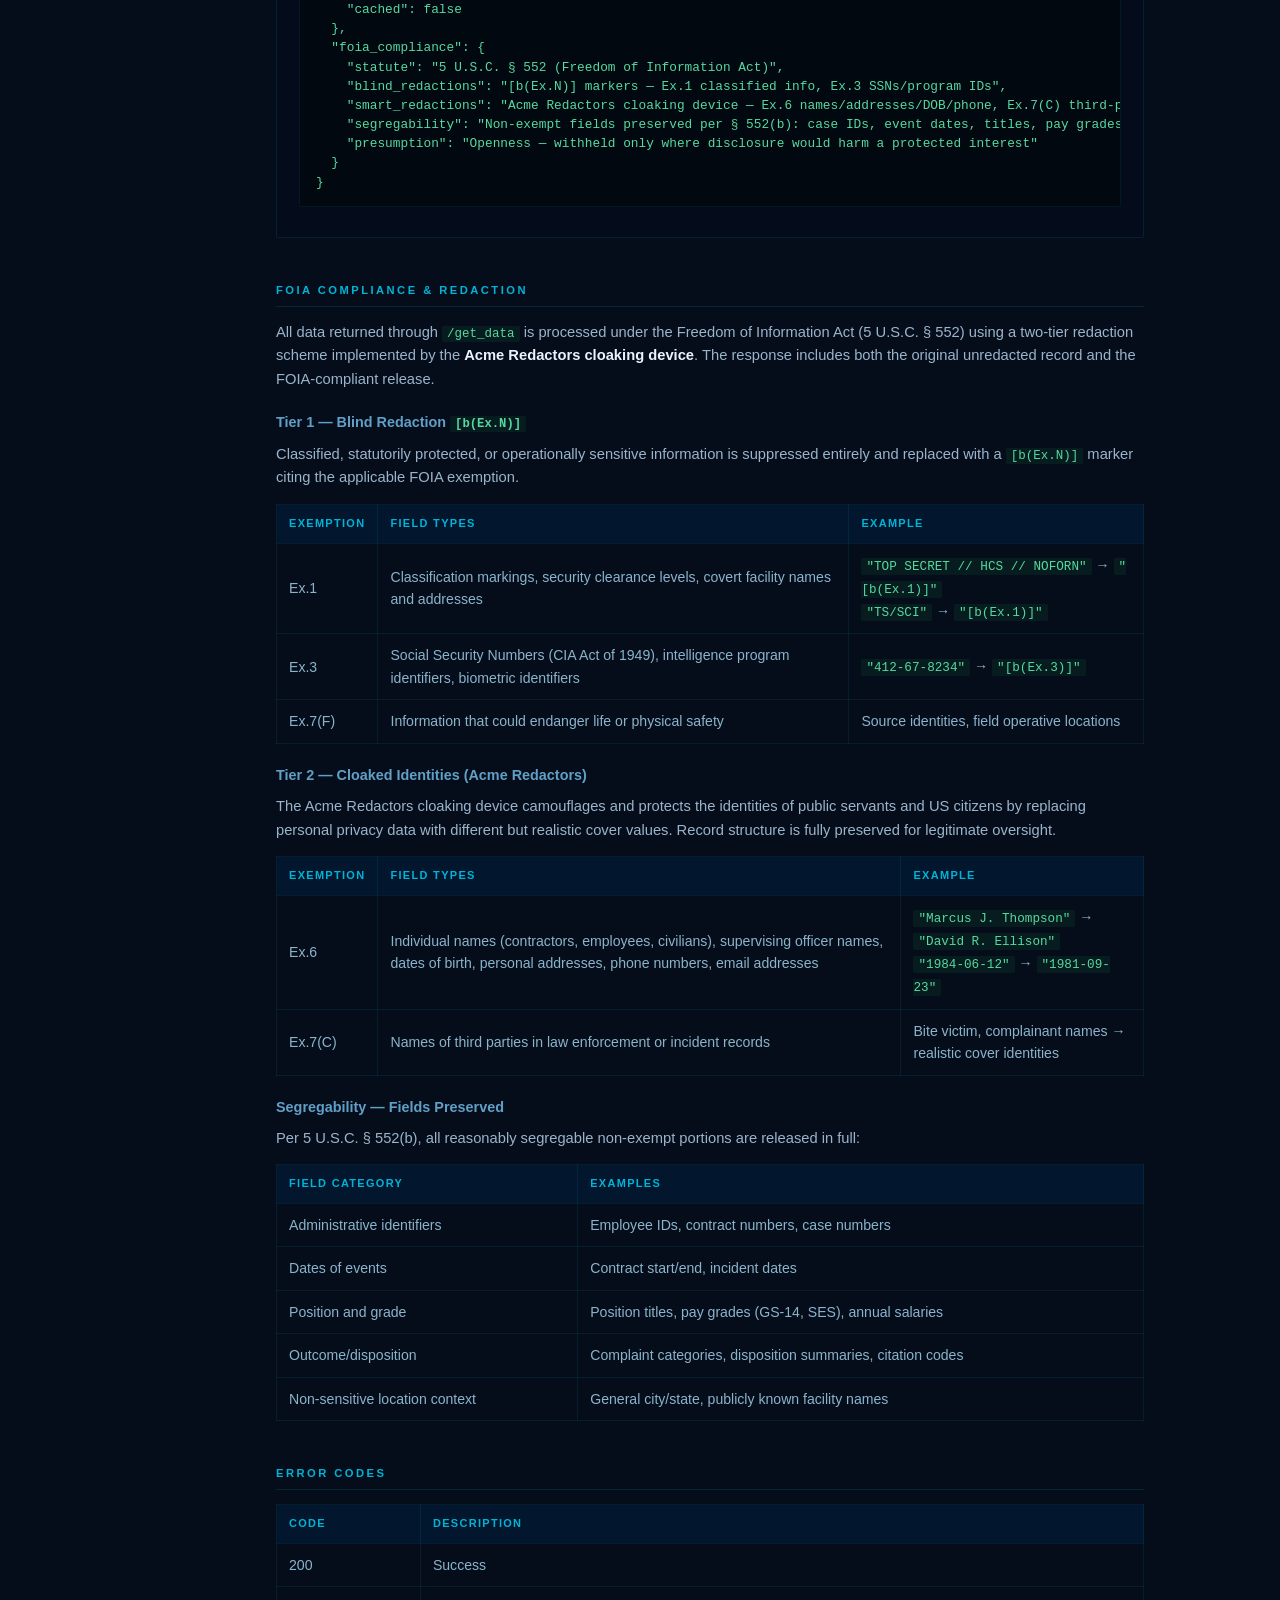
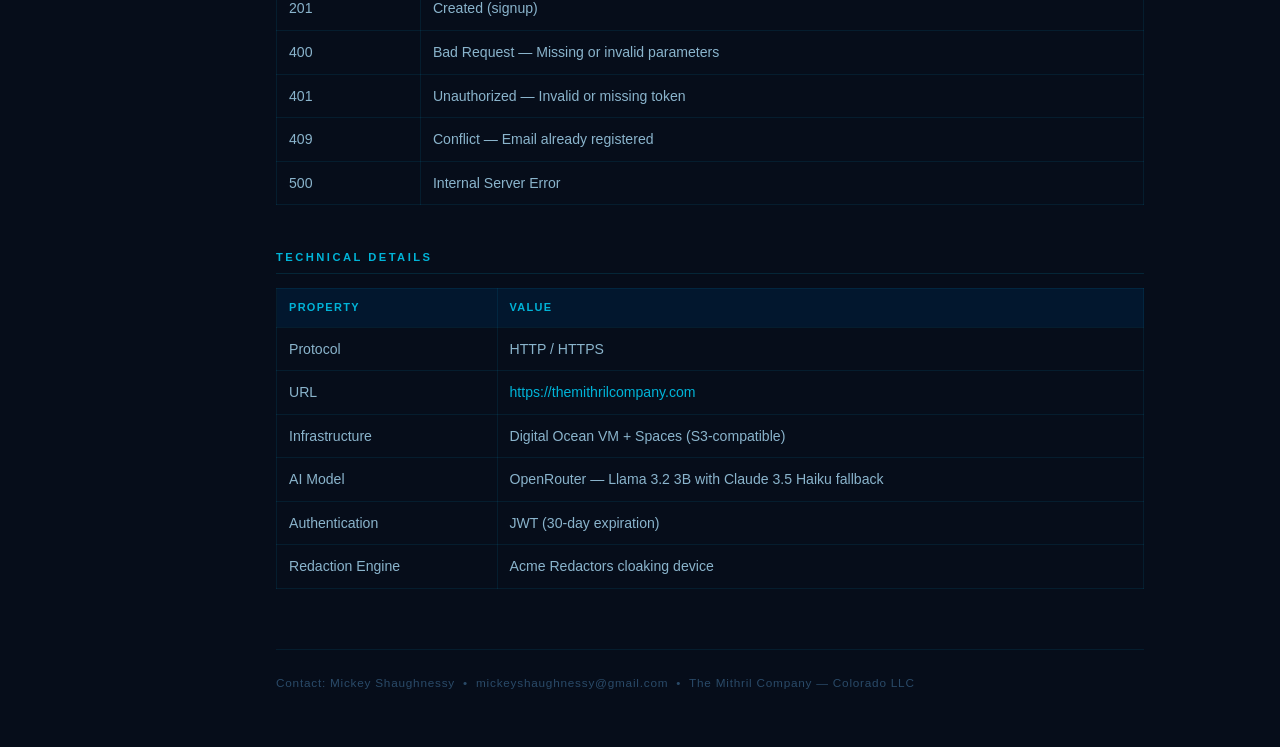
==== commit 0a70c0ff: "Add themithrilcompany.com domain references across docs Co-Authored-By: Claude Sonnet 4.6 <noreply@a" ====
--- a/api_docs.html
+++ b/api_docs.html
@@ -539,7 +539,7 @@
     <table>
         <tr><th>Property</th><th>Value</th></tr>
         <tr><td>Protocol</td><td>HTTP / HTTPS</td></tr>
-        <tr><td>Port</td><td>6732</td></tr>
+        <tr><td>URL</td><td><a href="https://themithrilcompany.com">https://themithrilcompany.com</a></td></tr>
         <tr><td>Infrastructure</td><td>Digital Ocean VM + Spaces (S3-compatible)</td></tr>
         <tr><td>AI Model</td><td>OpenRouter &mdash; Llama 3.2 3B with Claude 3.5 Haiku fallback</td></tr>
         <tr><td>Authentication</td><td>JWT (30-day expiration)</td></tr>
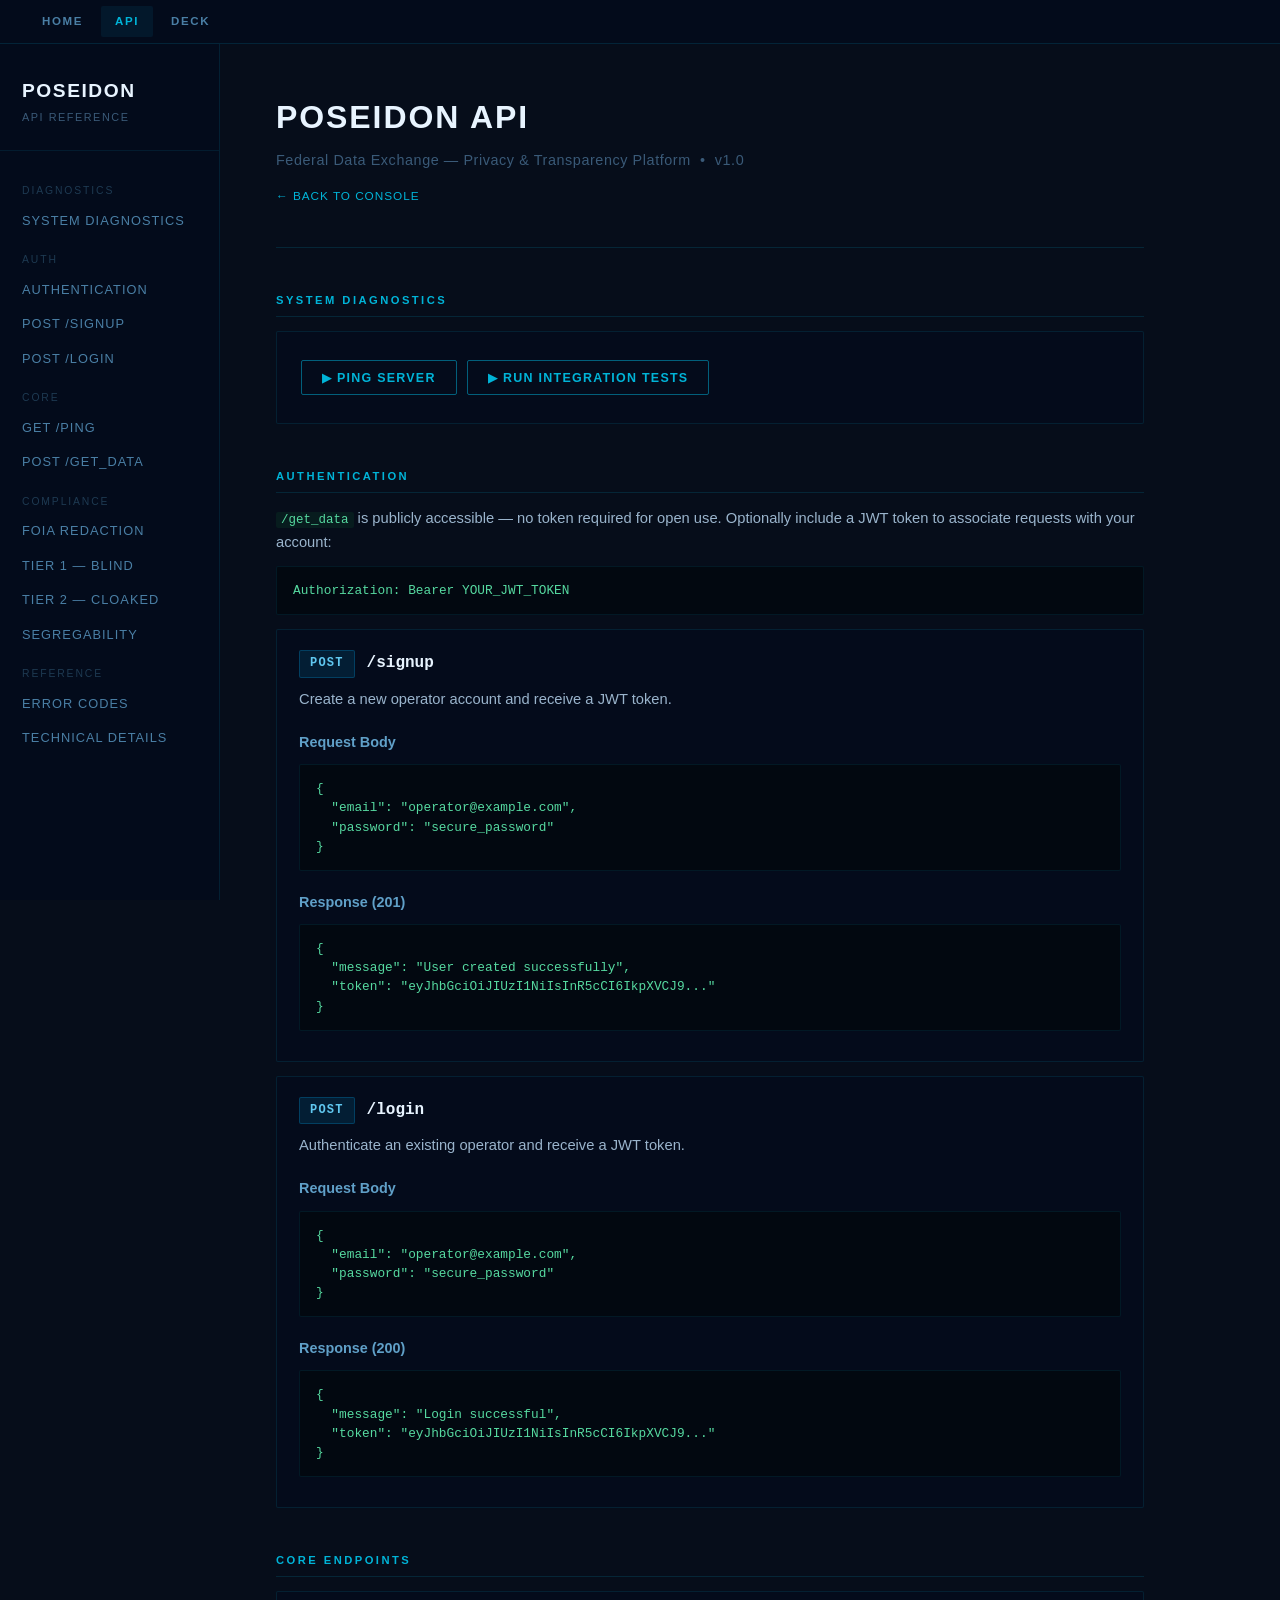
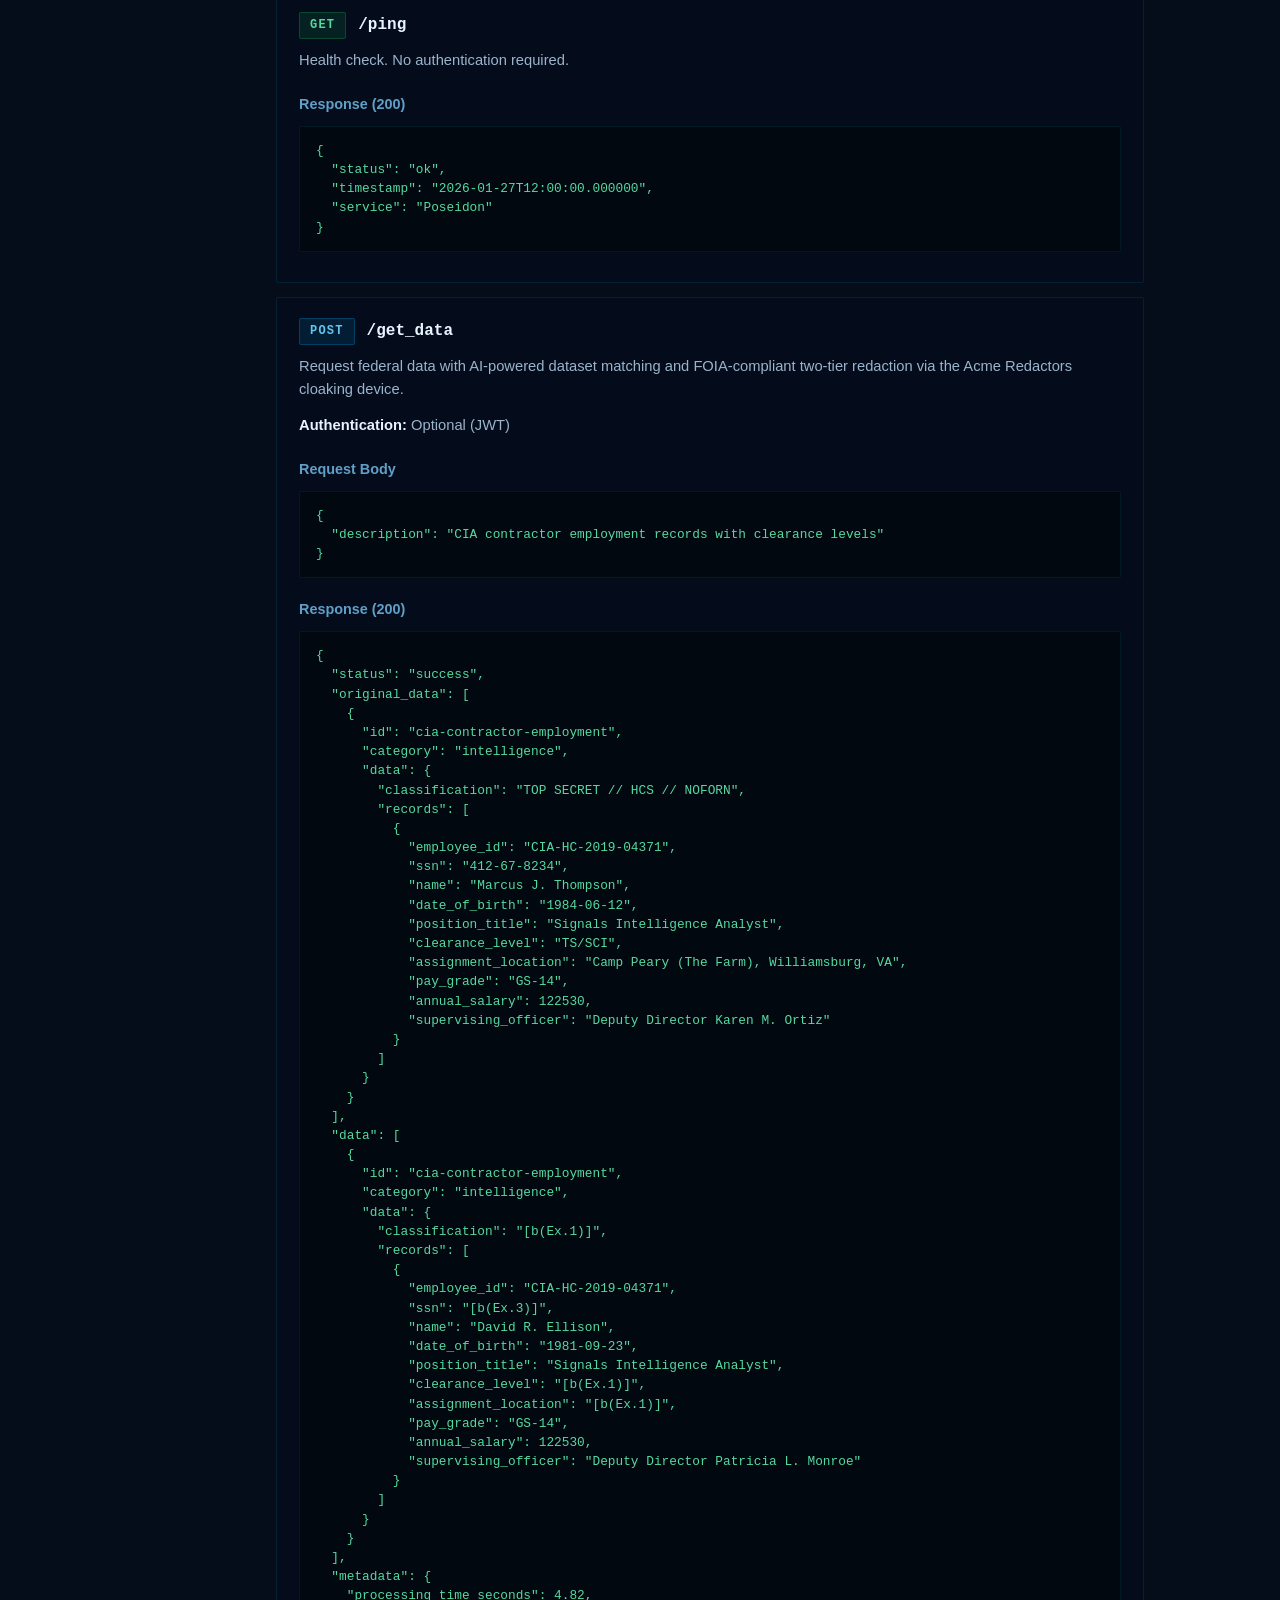
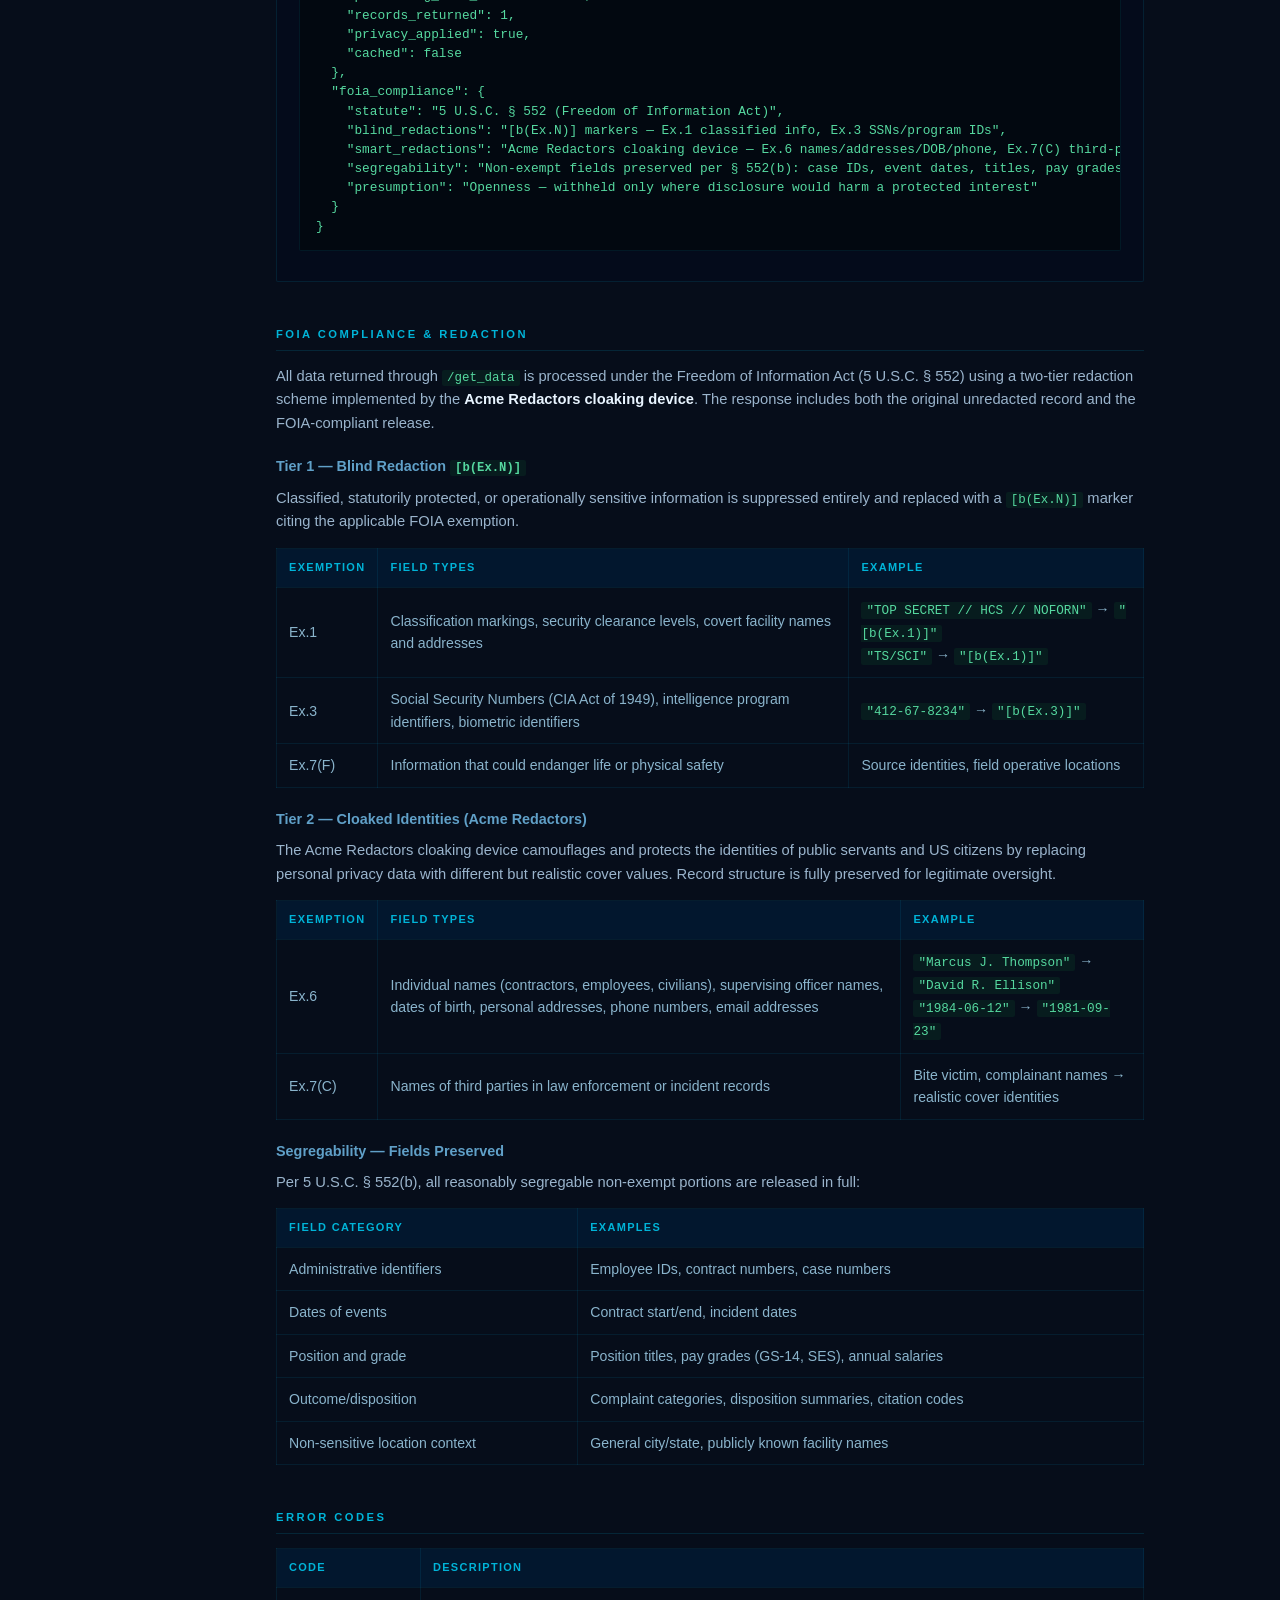
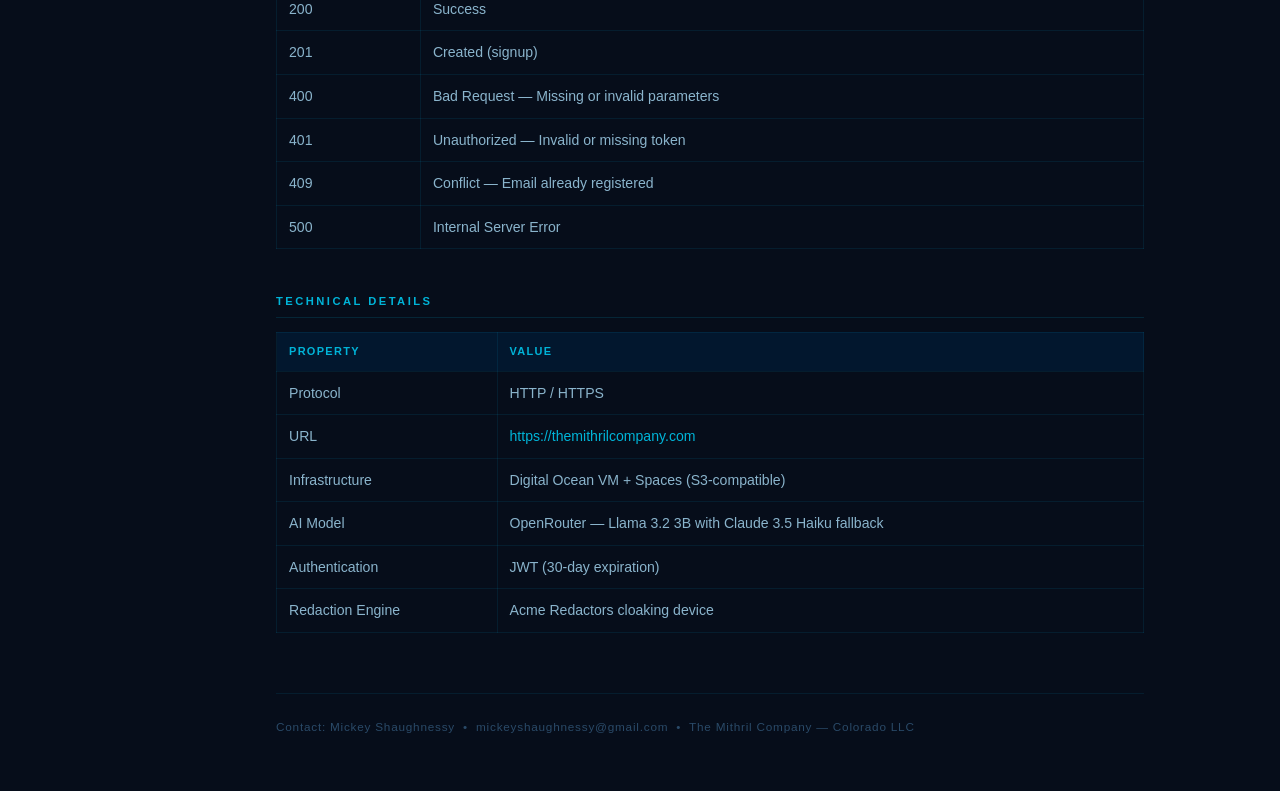
==== commit 91e974bc: "Add Home / API / Deck site nav to all three pages Co-Authored-By: Claude Sonnet 4.6 <noreply@anthrop" ====
--- a/api_docs.html
+++ b/api_docs.html
@@ -76,6 +76,7 @@
             margin-left: 220px;
             padding: 48px 56px;
             max-width: 980px;
+            padding-top: 92px;
         }
 
         .page-header {
@@ -269,11 +270,44 @@
             .sidebar { display: none; }
             .main { margin-left: 0; padding: 24px 18px; }
         }
+
+        .site-nav {
+            position: fixed;
+            top: 0; left: 0; right: 0;
+            height: 44px;
+            background: rgba(4, 12, 28, 0.97);
+            border-bottom: 1px solid rgba(0, 180, 220, 0.15);
+            display: flex;
+            align-items: center;
+            padding: 0 28px;
+            gap: 4px;
+            z-index: 200;
+        }
+        .site-nav a {
+            font-size: 0.72em;
+            font-weight: 600;
+            letter-spacing: 0.14em;
+            text-transform: uppercase;
+            color: #4a7fa5;
+            text-decoration: none;
+            padding: 6px 14px;
+            border-radius: 2px;
+            transition: color .15s, background .15s;
+        }
+        .site-nav a:hover, .site-nav a.active {
+            color: #00b4d8;
+            background: rgba(0, 180, 220, 0.08);
+        }
     </style>
 </head>
 <body>
-
-<div class="sidebar">
+<nav class="site-nav">
+    <a href="/">Home</a>
+    <a href="/api_docs.html" class="active">API</a>
+    <a href="/deck.html">Deck</a>
+</nav>
+
+<div class="sidebar" style="top: 44px;">
     <div class="sidebar-logo">
         <a href="/" style="text-decoration:none;color:inherit"><div class="name">Poseidon</div></a>
         <div class="sub">API Reference</div>
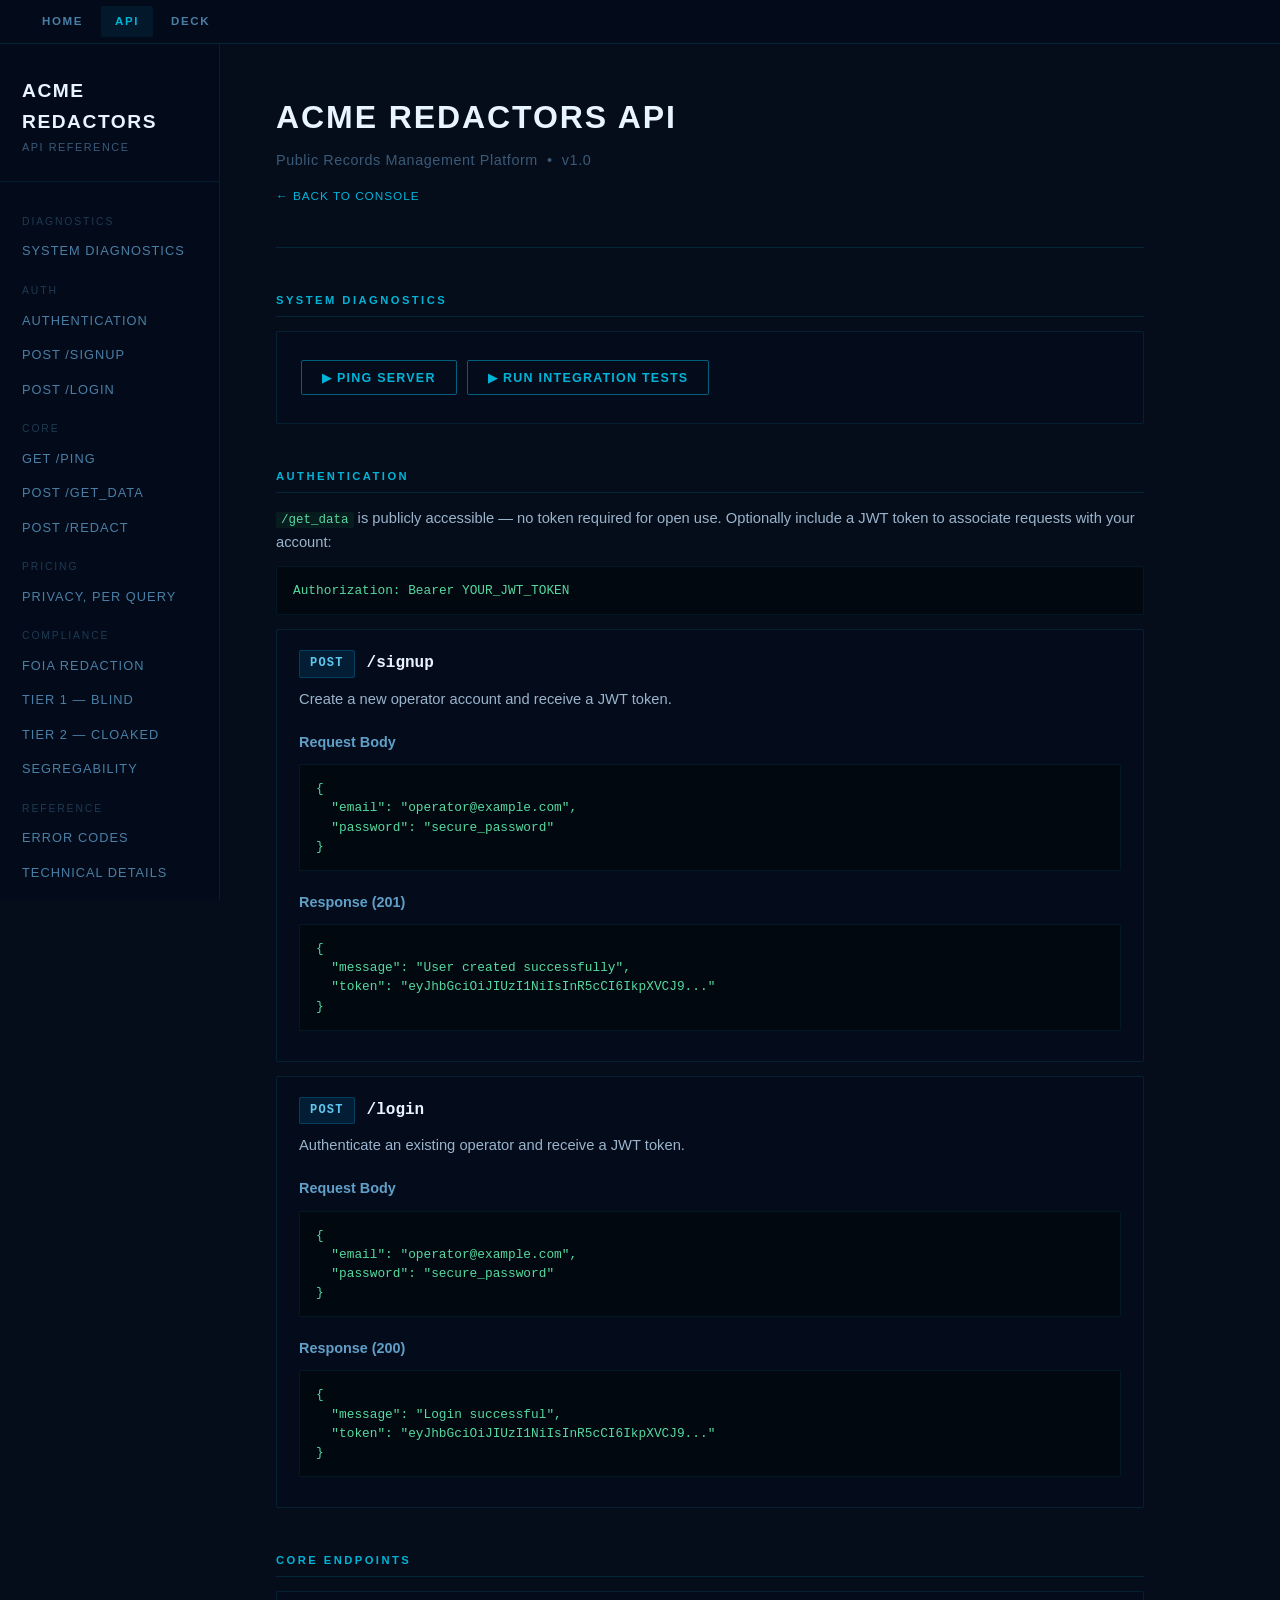
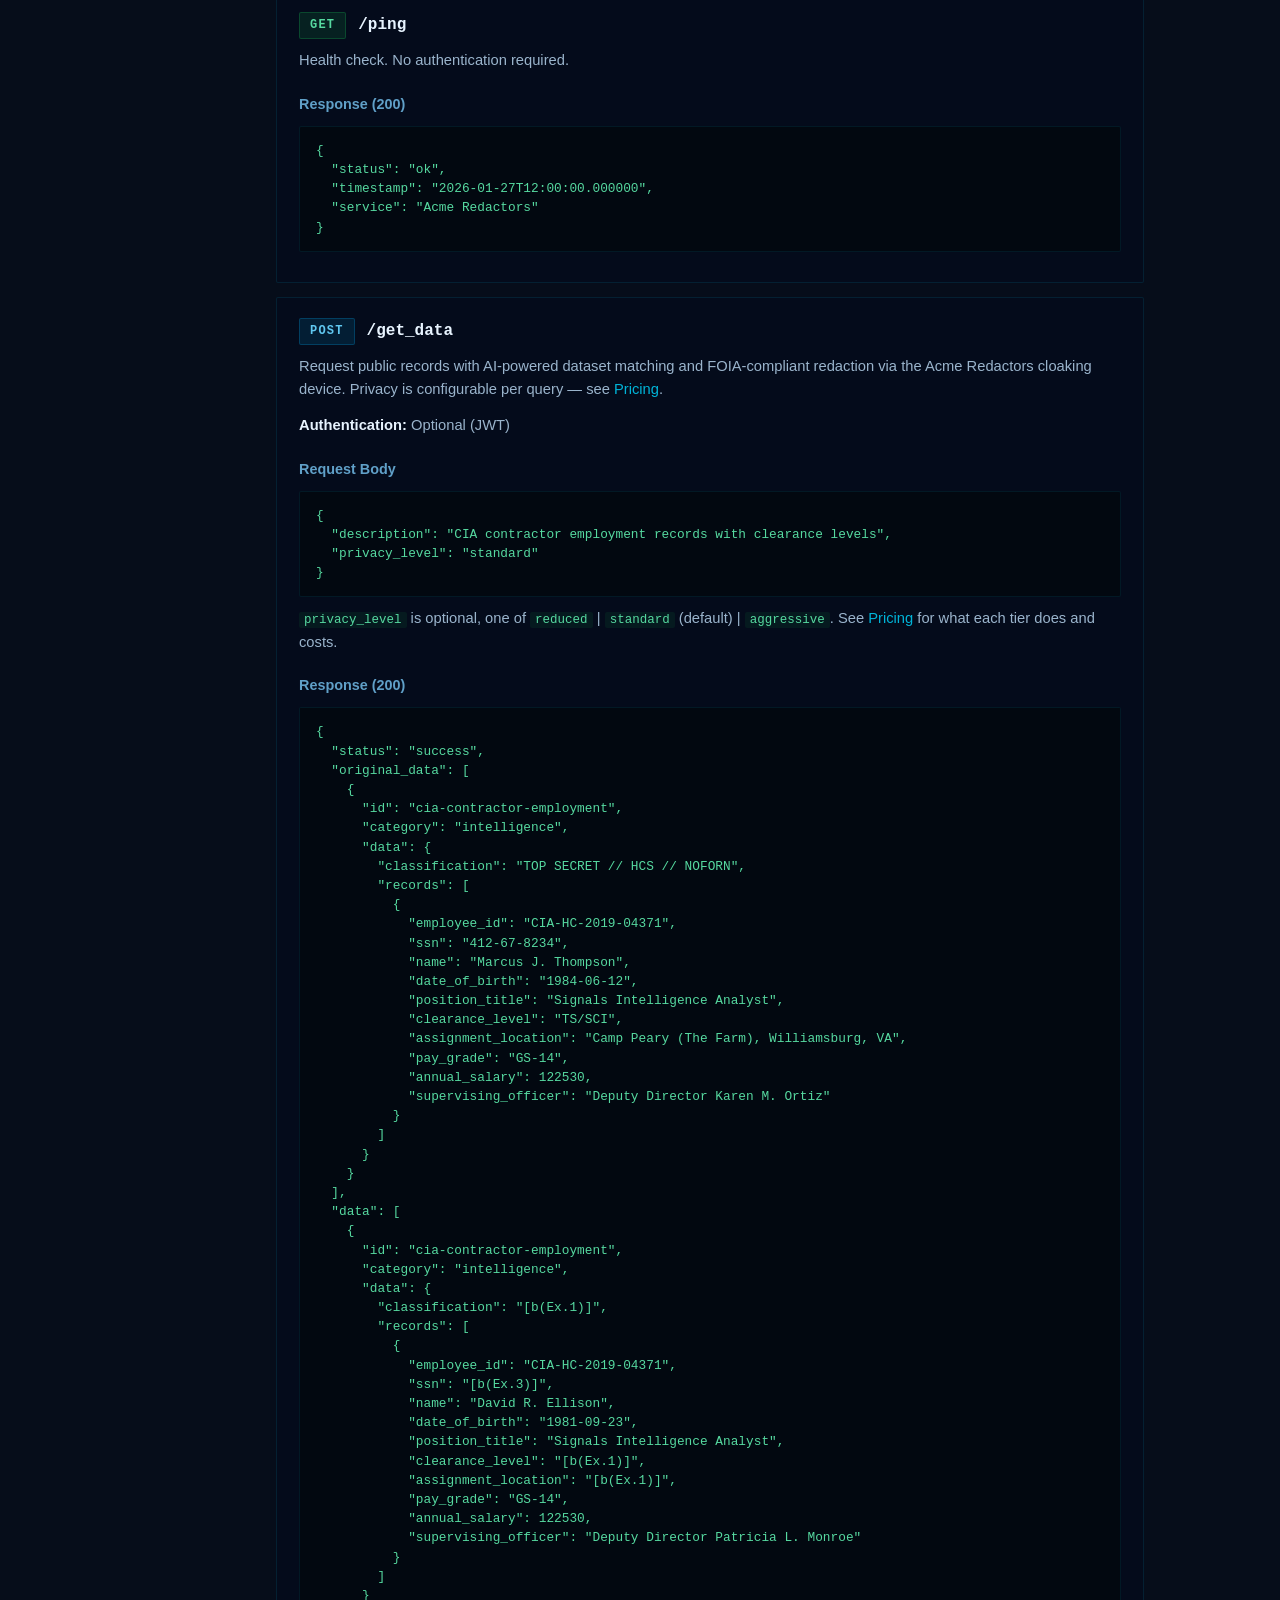
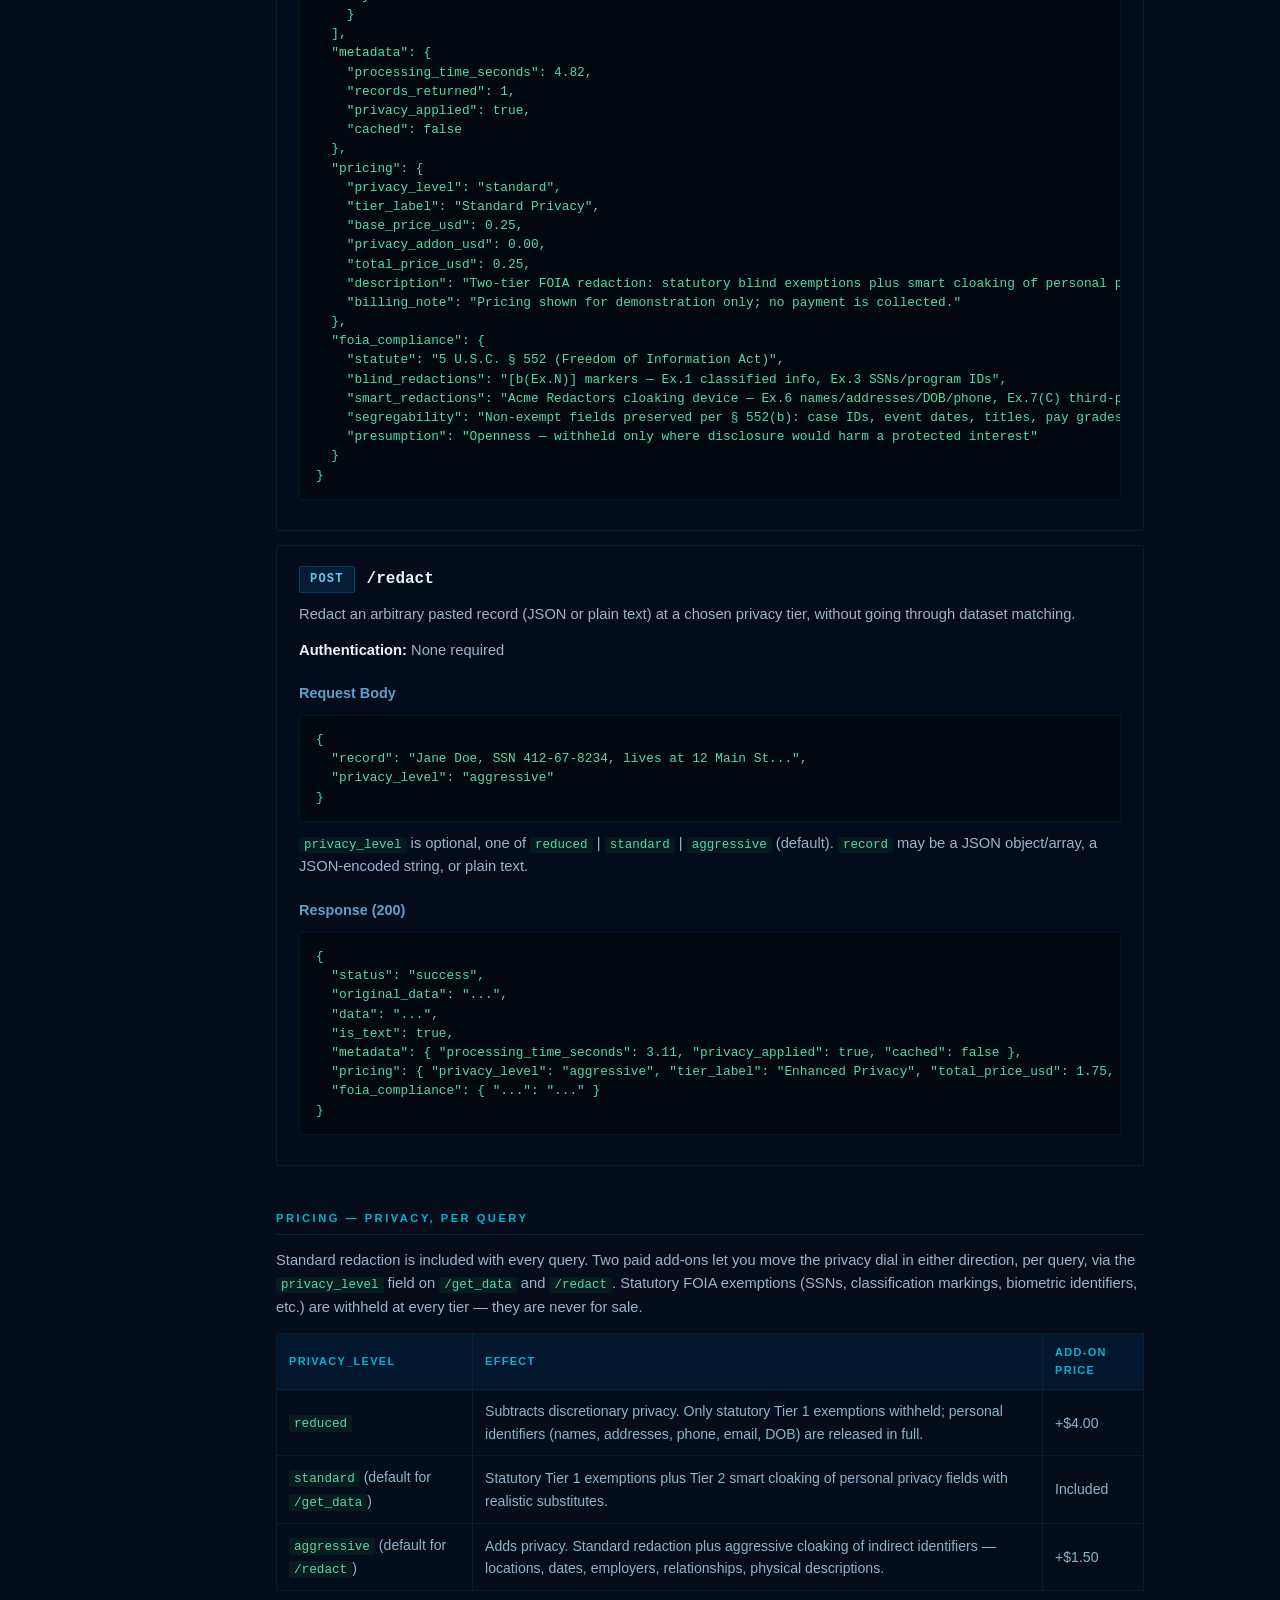
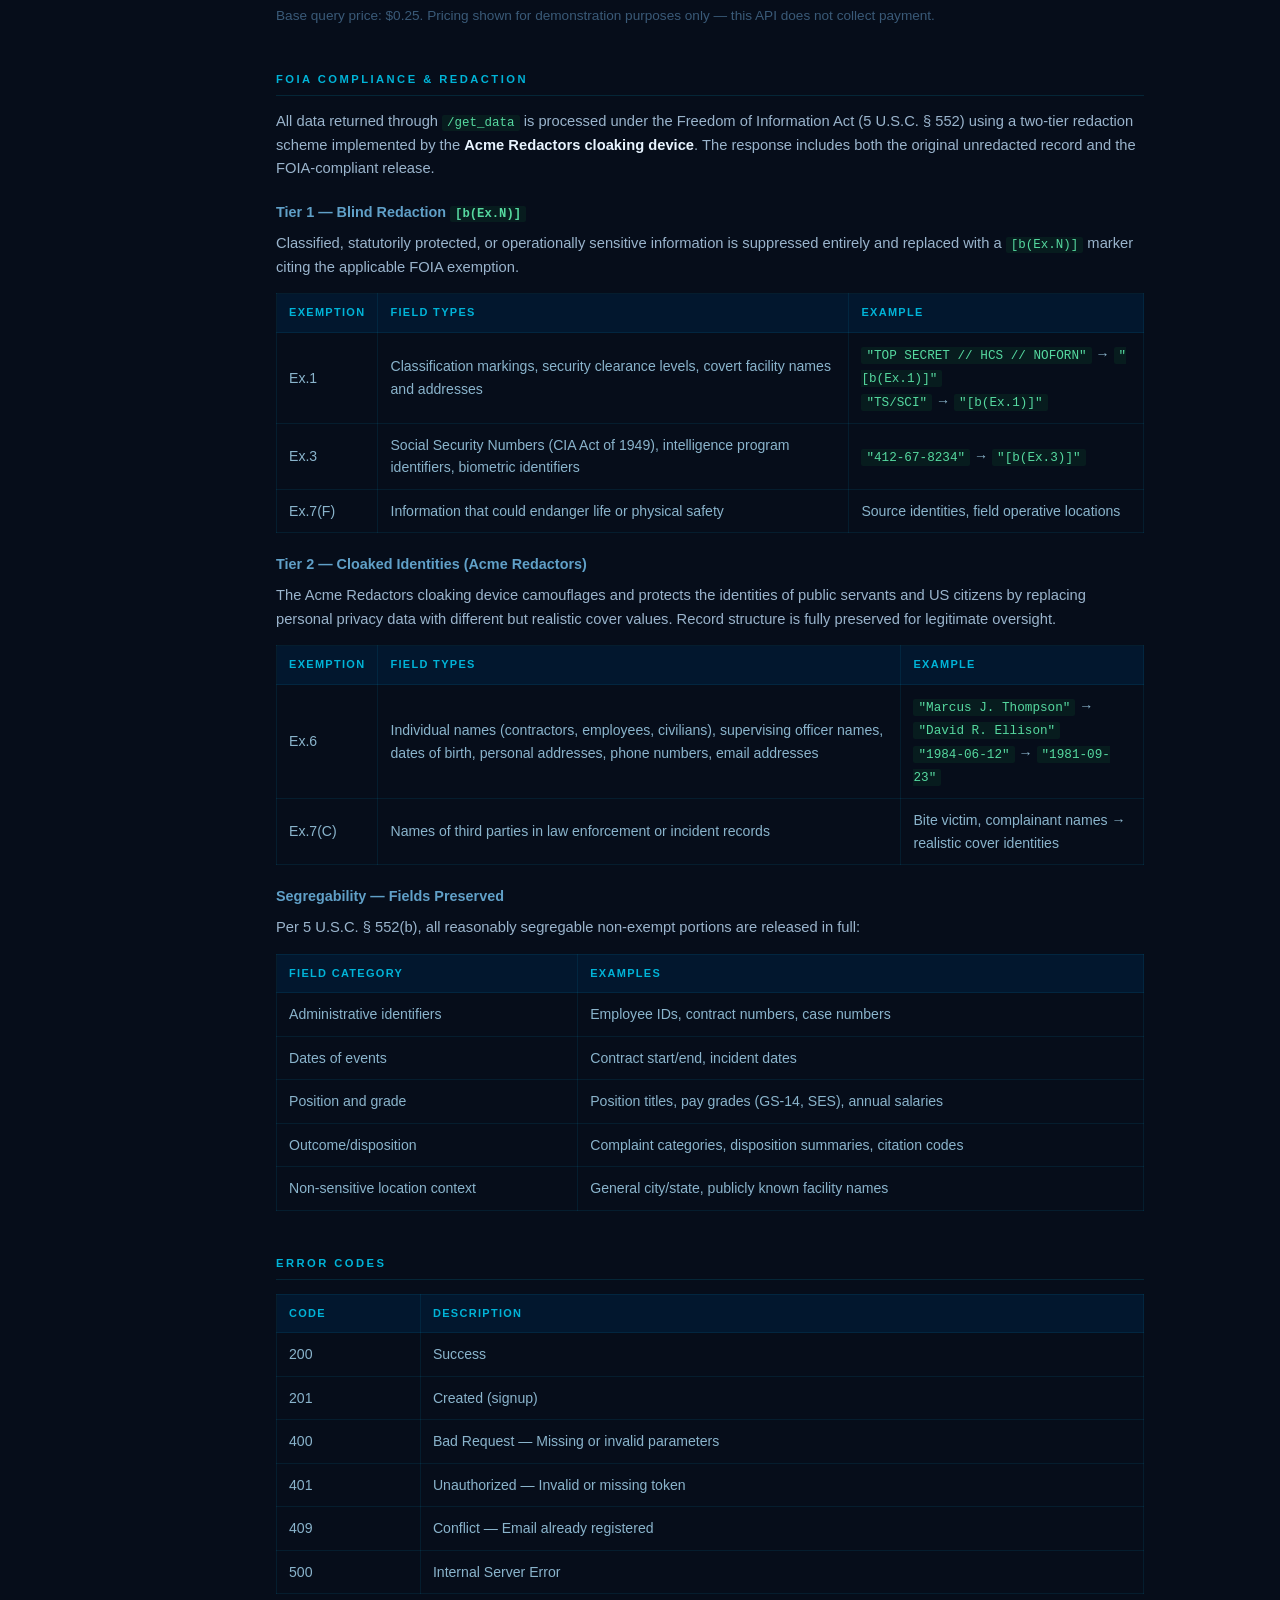
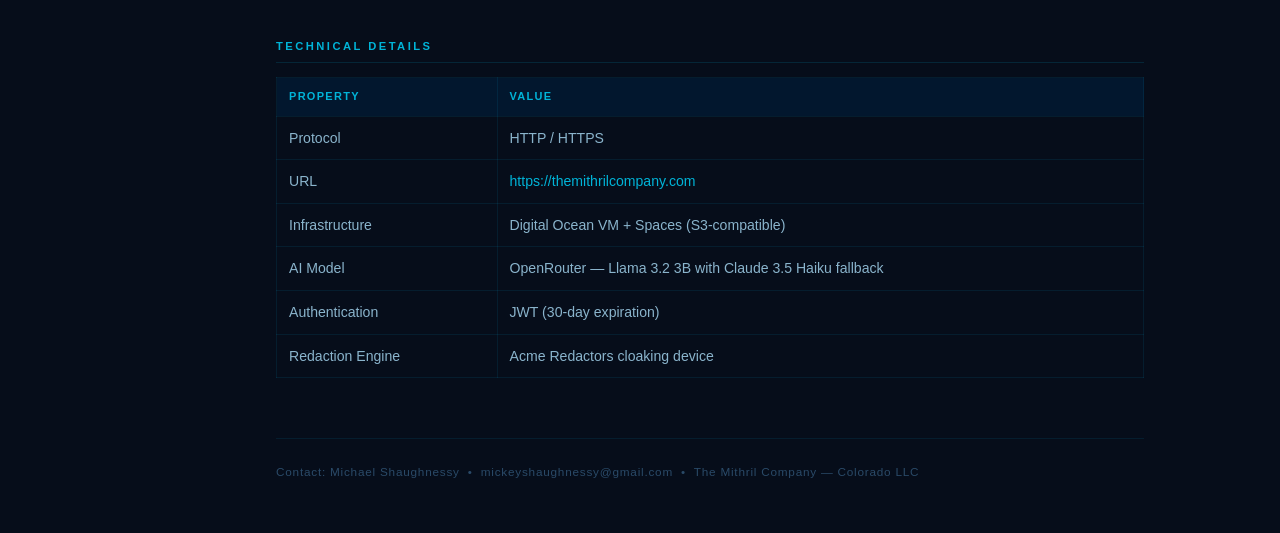
==== commit 9a9f8958: "Rebrand to Acme Redactors as a public records management platform Renames the product from Poseidon " ====
--- a/api_docs.html
+++ b/api_docs.html
@@ -3,7 +3,7 @@
 <head>
     <meta charset="UTF-8">
     <meta name="viewport" content="width=device-width, initial-scale=1.0">
-    <title>Poseidon — API Documentation</title>
+    <title>Acme Redactors — API Documentation</title>
     <style>
         * { margin: 0; padding: 0; box-sizing: border-box; }
 
@@ -309,7 +309,7 @@
 
 <div class="sidebar" style="top: 44px;">
     <div class="sidebar-logo">
-        <a href="/" style="text-decoration:none;color:inherit"><div class="name">Poseidon</div></a>
+        <a href="/" style="text-decoration:none;color:inherit"><div class="name">Acme Redactors</div></a>
         <div class="sub">API Reference</div>
     </div>
     <nav>
@@ -322,6 +322,9 @@
         <div class="section-label">Core</div>
         <a href="#ping">GET /ping</a>
         <a href="#get_data">POST /get_data</a>
+        <a href="#redact">POST /redact</a>
+        <div class="section-label">Pricing</div>
+        <a href="#pricing">Privacy, Per Query</a>
         <div class="section-label">Compliance</div>
         <a href="#foia">FOIA Redaction</a>
         <a href="#tier1">Tier 1 — Blind</a>
@@ -336,8 +339,8 @@
 <div class="main">
 
     <div class="page-header">
-        <h1>Poseidon API</h1>
-        <p>Federal Data Exchange &mdash; Privacy &amp; Transparency Platform &nbsp;&bull;&nbsp; v1.0</p>
+        <h1>Acme Redactors API</h1>
+        <p>Public Records Management Platform &nbsp;&bull;&nbsp; v1.0</p>
         <p style="margin-top:10px"><a href="/">&#8592; Back to Console</a></p>
     </div>
 
@@ -401,7 +404,7 @@
         <pre>{
   "status": "ok",
   "timestamp": "2026-01-27T12:00:00.000000",
-  "service": "Poseidon"
+  "service": "Acme Redactors"
 }</pre>
     </div>
 
@@ -410,12 +413,14 @@
             <span class="method post">POST</span>
             <span class="path">/get_data</span>
         </div>
-        <p>Request federal data with AI-powered dataset matching and FOIA-compliant two-tier redaction via the Acme Redactors cloaking device.</p>
+        <p>Request public records with AI-powered dataset matching and FOIA-compliant redaction via the Acme Redactors cloaking device. Privacy is configurable per query &mdash; see <a href="#pricing">Pricing</a>.</p>
         <p><strong style="color:#e8f4ff">Authentication:</strong> Optional (JWT)</p>
         <h3>Request Body</h3>
         <pre>{
-  "description": "CIA contractor employment records with clearance levels"
+  "description": "CIA contractor employment records with clearance levels",
+  "privacy_level": "standard"
 }</pre>
+        <p><code>privacy_level</code> is optional, one of <code>reduced</code> | <code>standard</code> (default) | <code>aggressive</code>. See <a href="#pricing">Pricing</a> for what each tier does and costs.</p>
         <h3>Response (200)</h3>
         <pre>{
   "status": "success",
@@ -471,6 +476,15 @@
     "privacy_applied": true,
     "cached": false
   },
+  "pricing": {
+    "privacy_level": "standard",
+    "tier_label": "Standard Privacy",
+    "base_price_usd": 0.25,
+    "privacy_addon_usd": 0.00,
+    "total_price_usd": 0.25,
+    "description": "Two-tier FOIA redaction: statutory blind exemptions plus smart cloaking of personal privacy fields...",
+    "billing_note": "Pricing shown for demonstration only; no payment is collected."
+  },
   "foia_compliance": {
     "statute": "5 U.S.C. § 552 (Freedom of Information Act)",
     "blind_redactions": "[b(Ex.N)] markers — Ex.1 classified info, Ex.3 SSNs/program IDs",
@@ -480,6 +494,57 @@
   }
 }</pre>
     </div>
+
+    <div class="endpoint" id="redact">
+        <div class="endpoint-title">
+            <span class="method post">POST</span>
+            <span class="path">/redact</span>
+        </div>
+        <p>Redact an arbitrary pasted record (JSON or plain text) at a chosen privacy tier, without going through dataset matching.</p>
+        <p><strong style="color:#e8f4ff">Authentication:</strong> None required</p>
+        <h3>Request Body</h3>
+        <pre>{
+  "record": "Jane Doe, SSN 412-67-8234, lives at 12 Main St...",
+  "privacy_level": "aggressive"
+}</pre>
+        <p><code>privacy_level</code> is optional, one of <code>reduced</code> | <code>standard</code> | <code>aggressive</code> (default). <code>record</code> may be a JSON object/array, a JSON-encoded string, or plain text.</p>
+        <h3>Response (200)</h3>
+        <pre>{
+  "status": "success",
+  "original_data": "...",
+  "data": "...",
+  "is_text": true,
+  "metadata": { "processing_time_seconds": 3.11, "privacy_applied": true, "cached": false },
+  "pricing": { "privacy_level": "aggressive", "tier_label": "Enhanced Privacy", "total_price_usd": 1.75, "..." : "..." },
+  "foia_compliance": { "...": "..." }
+}</pre>
+    </div>
+
+    <h2 id="pricing">Pricing &mdash; Privacy, Per Query</h2>
+    <p>Standard redaction is included with every query. Two paid add-ons let you move the privacy dial in either direction, per query, via the <code>privacy_level</code> field on <code>/get_data</code> and <code>/redact</code>. Statutory FOIA exemptions (SSNs, classification markings, biometric identifiers, etc.) are withheld at every tier &mdash; they are never for sale.</p>
+    <table>
+        <tr>
+            <th>privacy_level</th>
+            <th>Effect</th>
+            <th>Add-on Price</th>
+        </tr>
+        <tr>
+            <td><code>reduced</code></td>
+            <td>Subtracts discretionary privacy. Only statutory Tier 1 exemptions withheld; personal identifiers (names, addresses, phone, email, DOB) are released in full.</td>
+            <td>+$4.00</td>
+        </tr>
+        <tr>
+            <td><code>standard</code> (default for <code>/get_data</code>)</td>
+            <td>Statutory Tier 1 exemptions plus Tier 2 smart cloaking of personal privacy fields with realistic substitutes.</td>
+            <td>Included</td>
+        </tr>
+        <tr>
+            <td><code>aggressive</code> (default for <code>/redact</code>)</td>
+            <td>Adds privacy. Standard redaction plus aggressive cloaking of indirect identifiers &mdash; locations, dates, employers, relationships, physical descriptions.</td>
+            <td>+$1.50</td>
+        </tr>
+    </table>
+    <p style="font-size:.85em;color:#3a5a78">Base query price: $0.25. Pricing shown for demonstration purposes only &mdash; this API does not collect payment.</p>
 
     <h2 id="foia">FOIA Compliance &amp; Redaction</h2>
     <p>All data returned through <code>/get_data</code> is processed under the Freedom of Information Act (5 U.S.C. &sect; 552) using a two-tier redaction scheme implemented by the <strong style="color:#e8f4ff">Acme Redactors cloaking device</strong>. The response includes both the original unredacted record and the FOIA-compliant release.</p>
@@ -581,7 +646,7 @@
     </table>
 
     <div class="footer">
-        <p>Contact: Mickey Shaughnessy &nbsp;&bull;&nbsp; mickeyshaughnessy@gmail.com &nbsp;&bull;&nbsp; The Mithril Company &mdash; Colorado LLC</p>
+        <p>Contact: Michael Shaughnessy &nbsp;&bull;&nbsp; mickeyshaughnessy@gmail.com &nbsp;&bull;&nbsp; The Mithril Company &mdash; Colorado LLC</p>
     </div>
 
 </div>
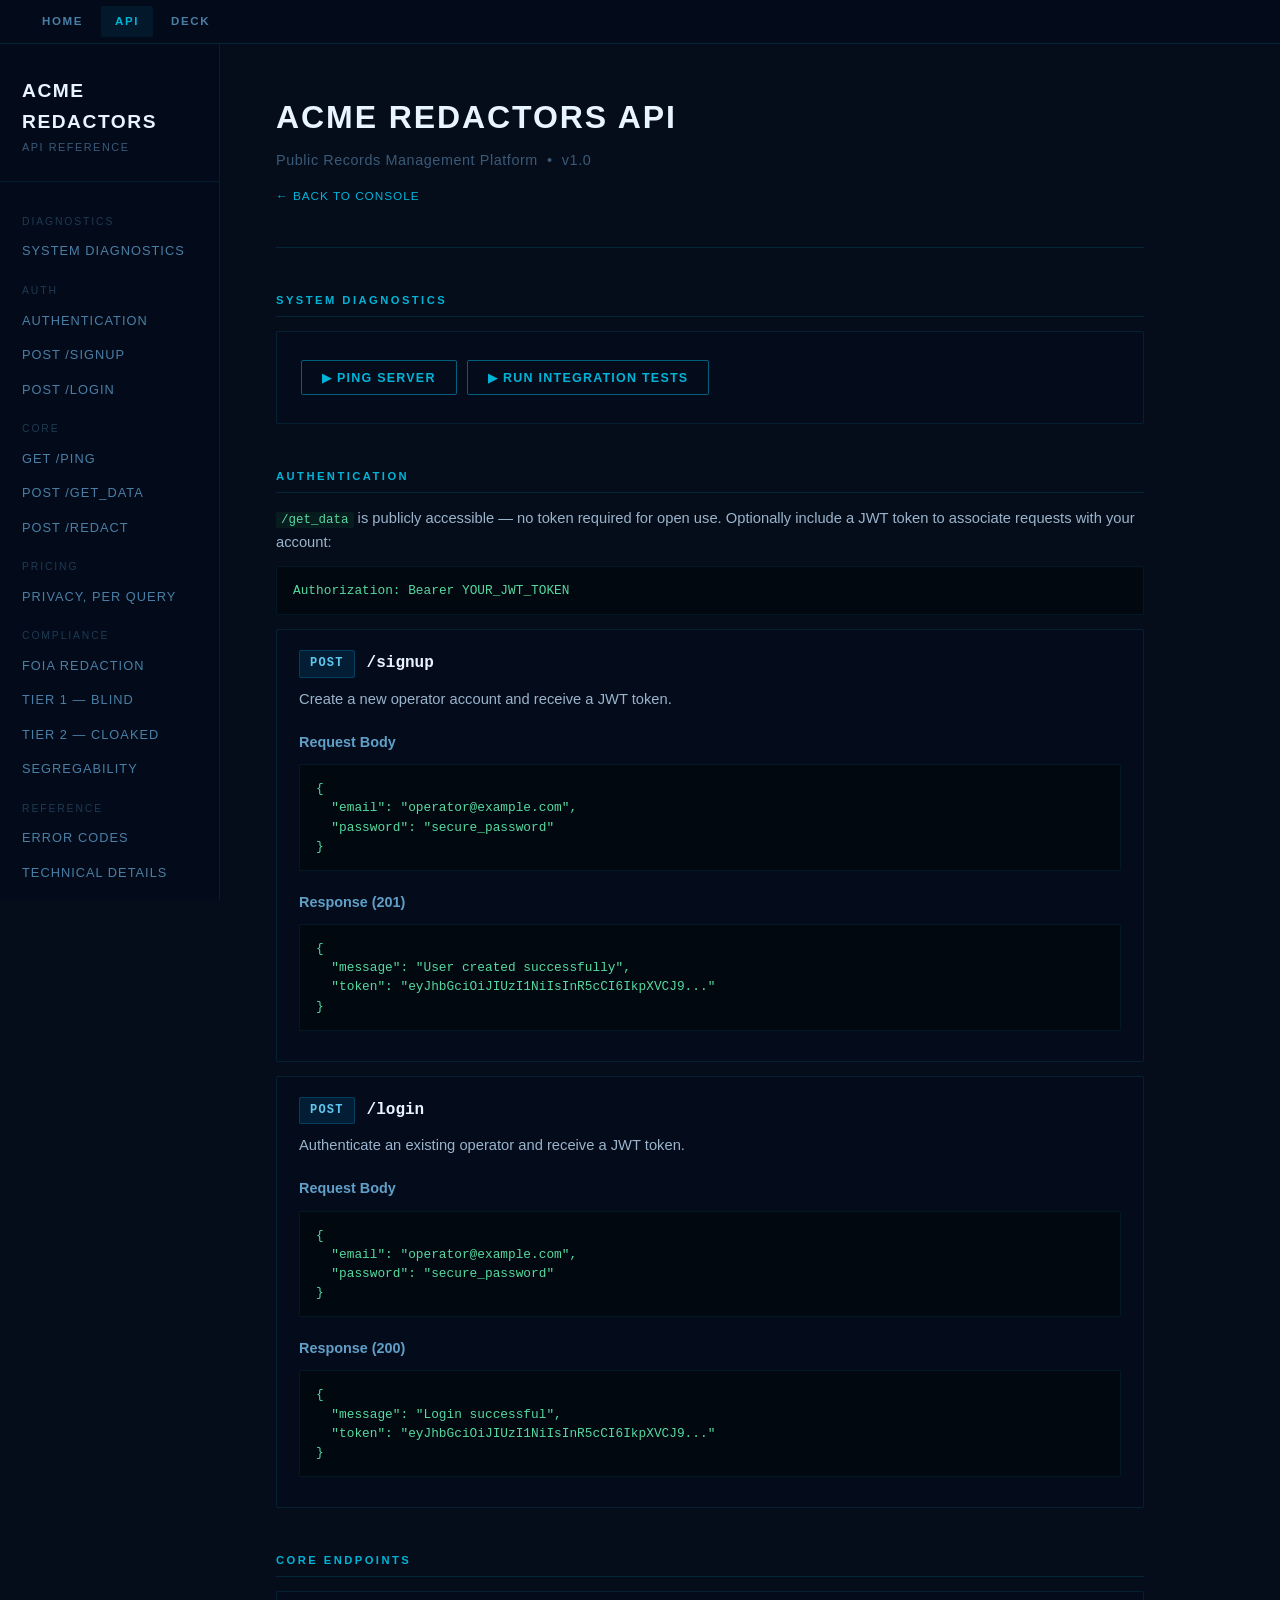
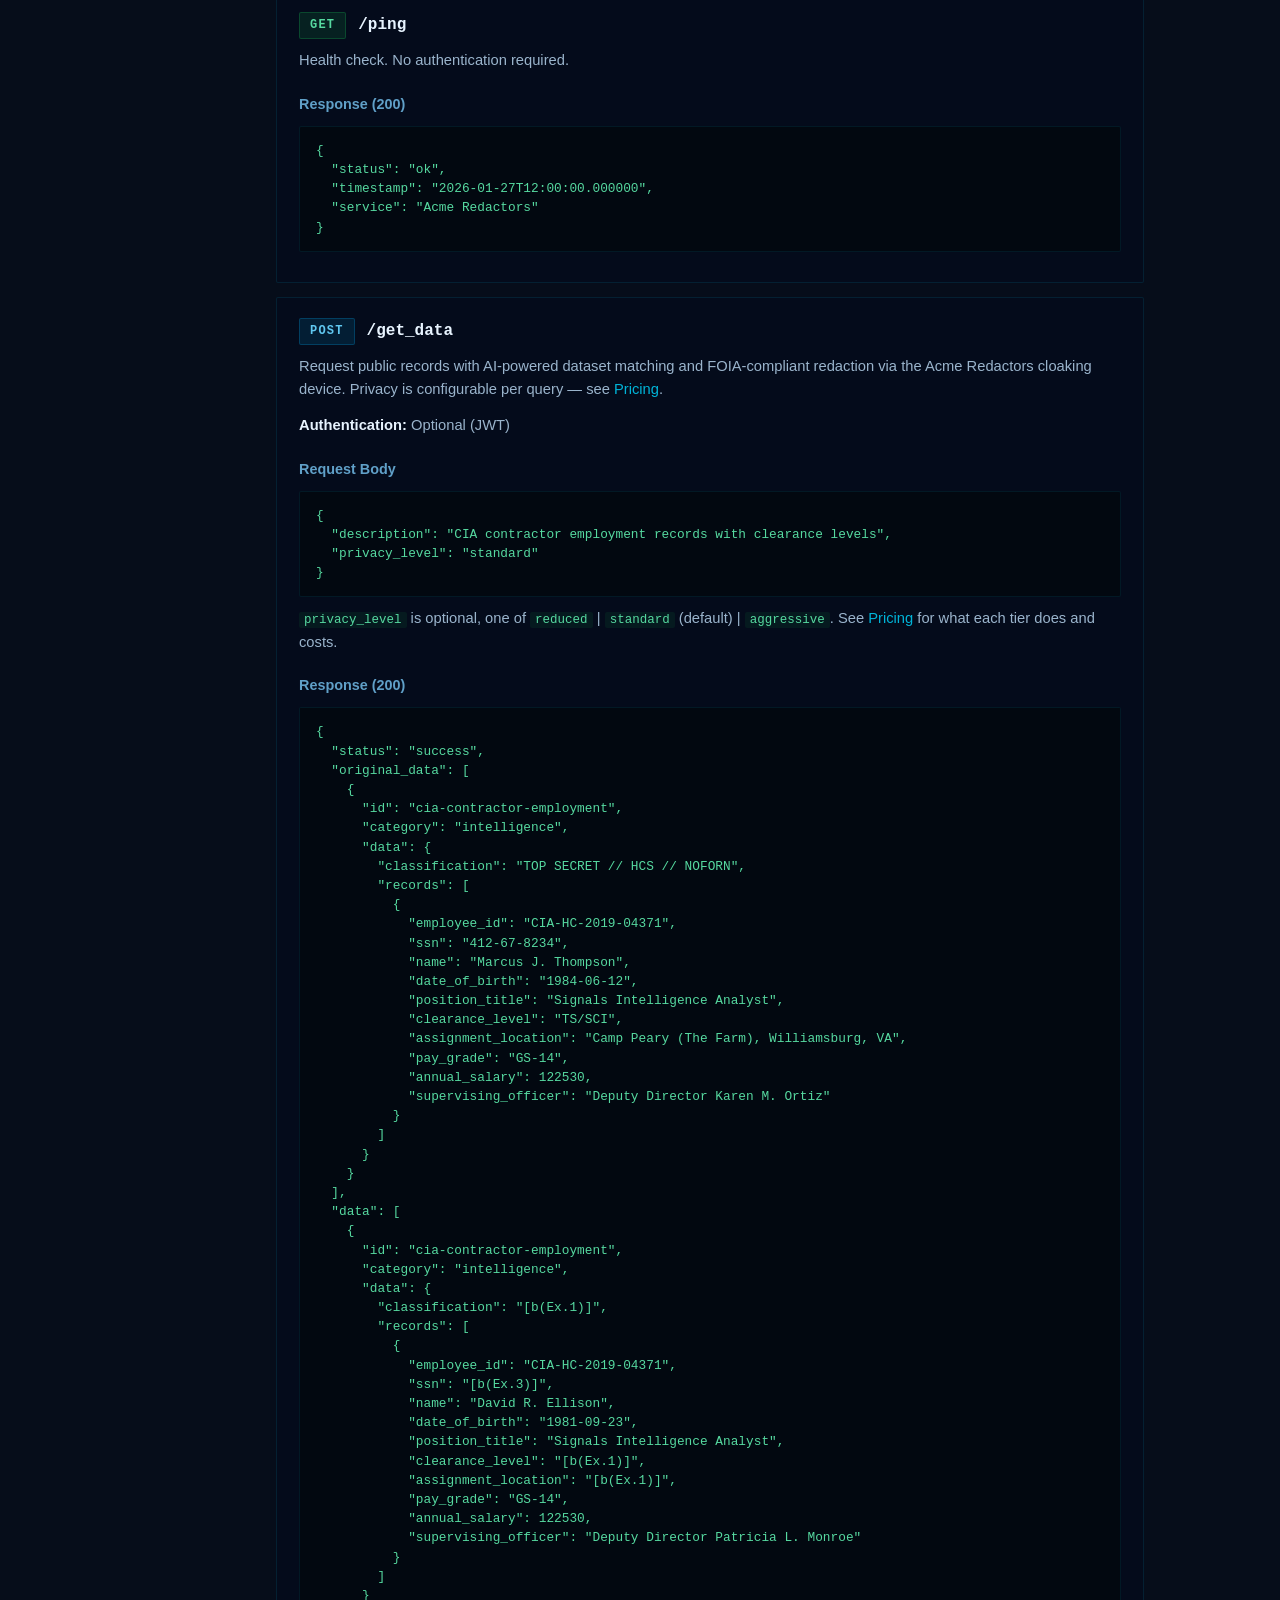
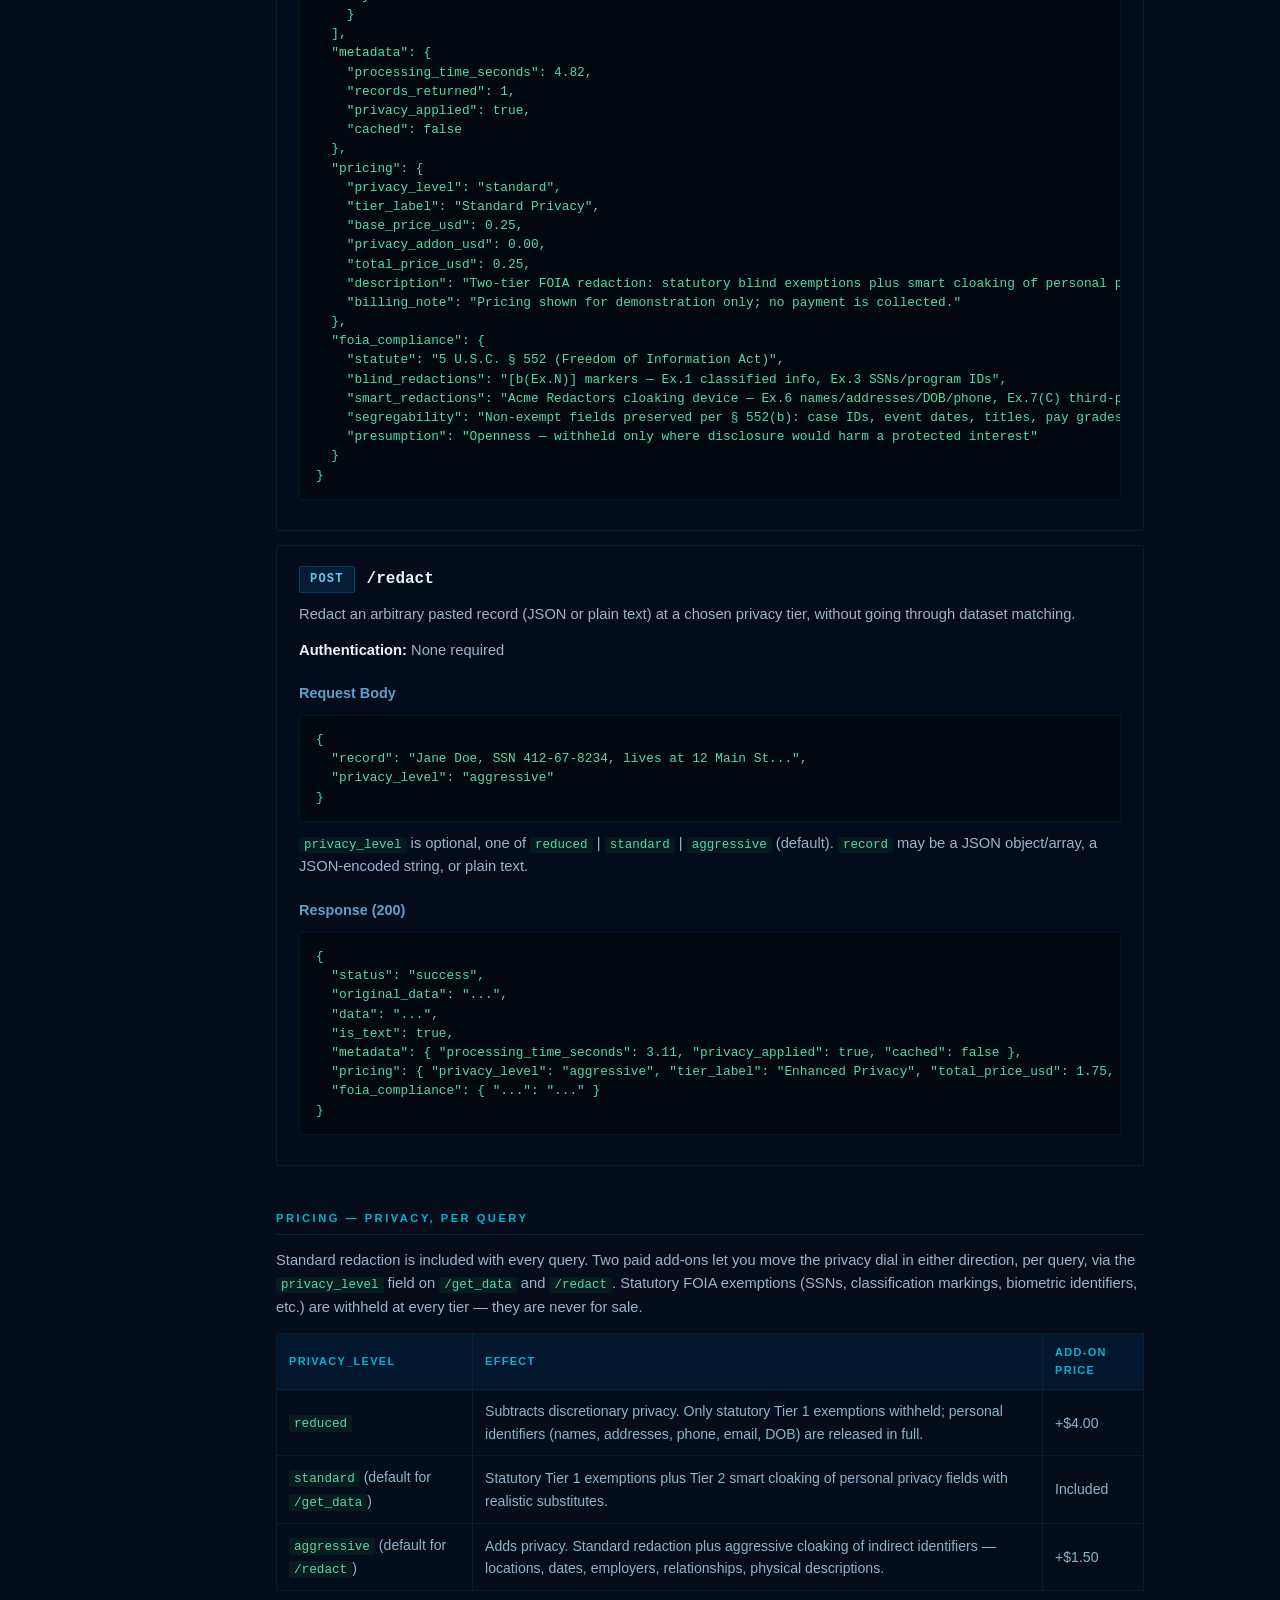
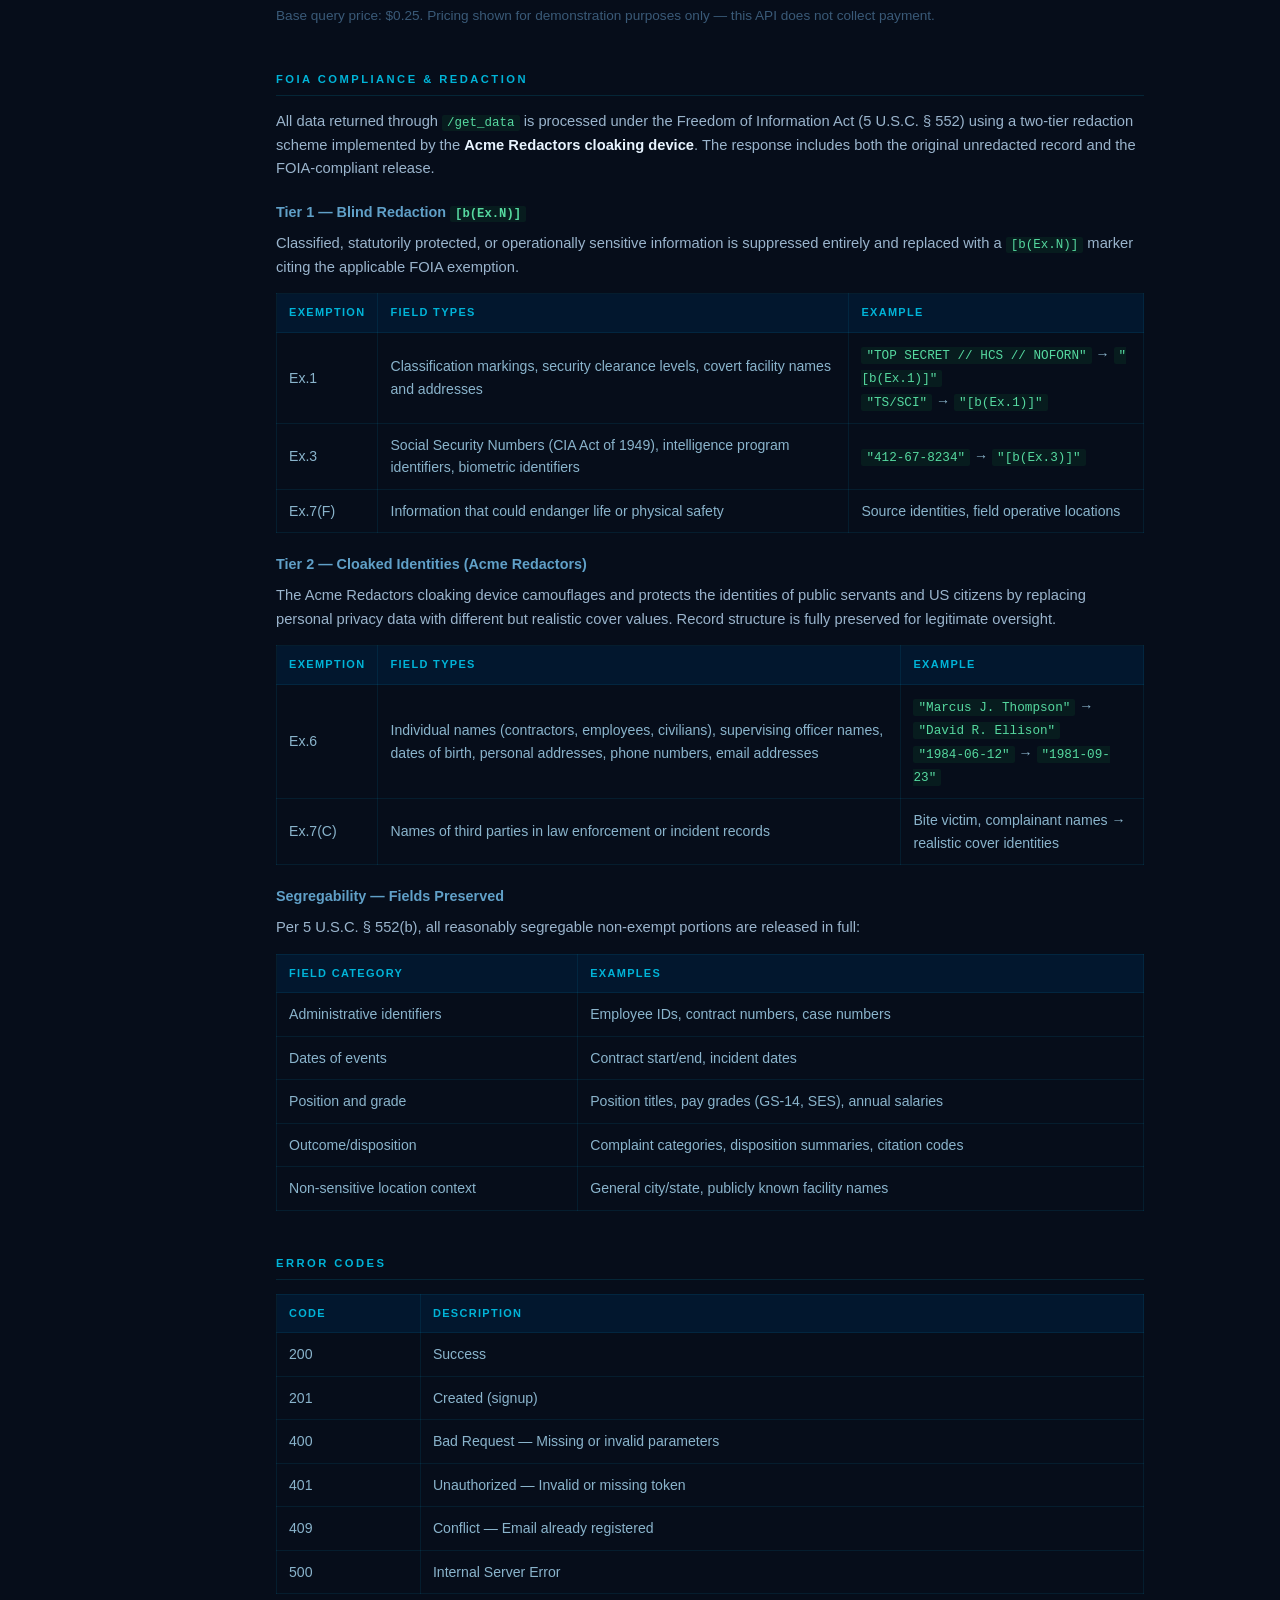
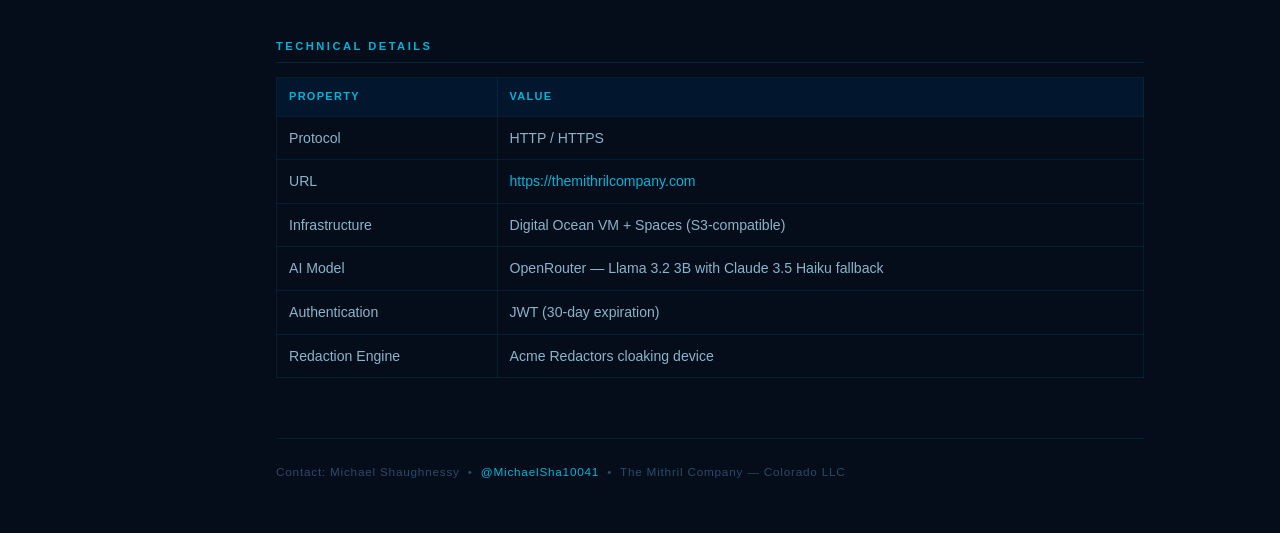
==== commit b697c681: "Replace personal Gmail contact with X profile link Contact surfaces now point to https://x.com/Micha" ====
--- a/api_docs.html
+++ b/api_docs.html
@@ -646,7 +646,7 @@
     </table>
 
     <div class="footer">
-        <p>Contact: Michael Shaughnessy &nbsp;&bull;&nbsp; mickeyshaughnessy@gmail.com &nbsp;&bull;&nbsp; The Mithril Company &mdash; Colorado LLC</p>
+        <p>Contact: Michael Shaughnessy &nbsp;&bull;&nbsp; <a href="https://x.com/MichaelSha10041" target="_blank" rel="noopener">@MichaelSha10041</a> &nbsp;&bull;&nbsp; The Mithril Company &mdash; Colorado LLC</p>
     </div>
 
 </div>
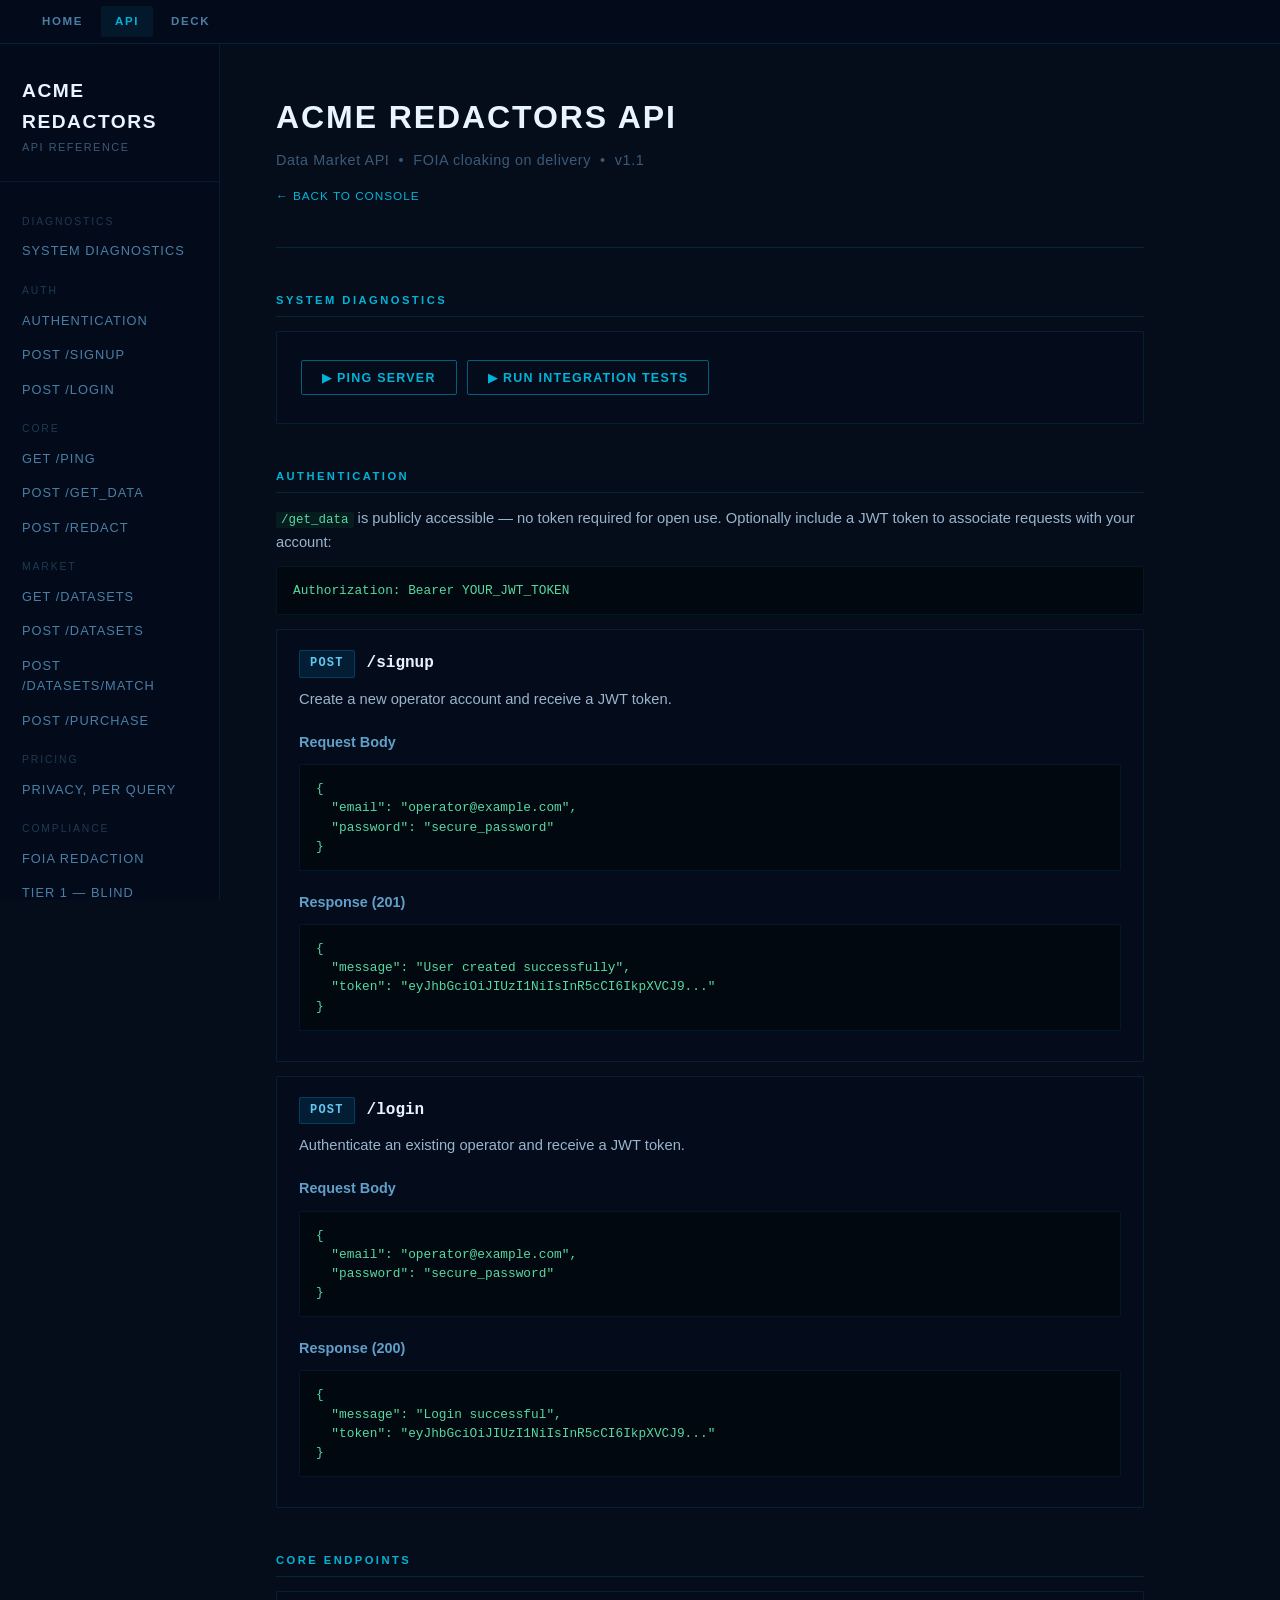
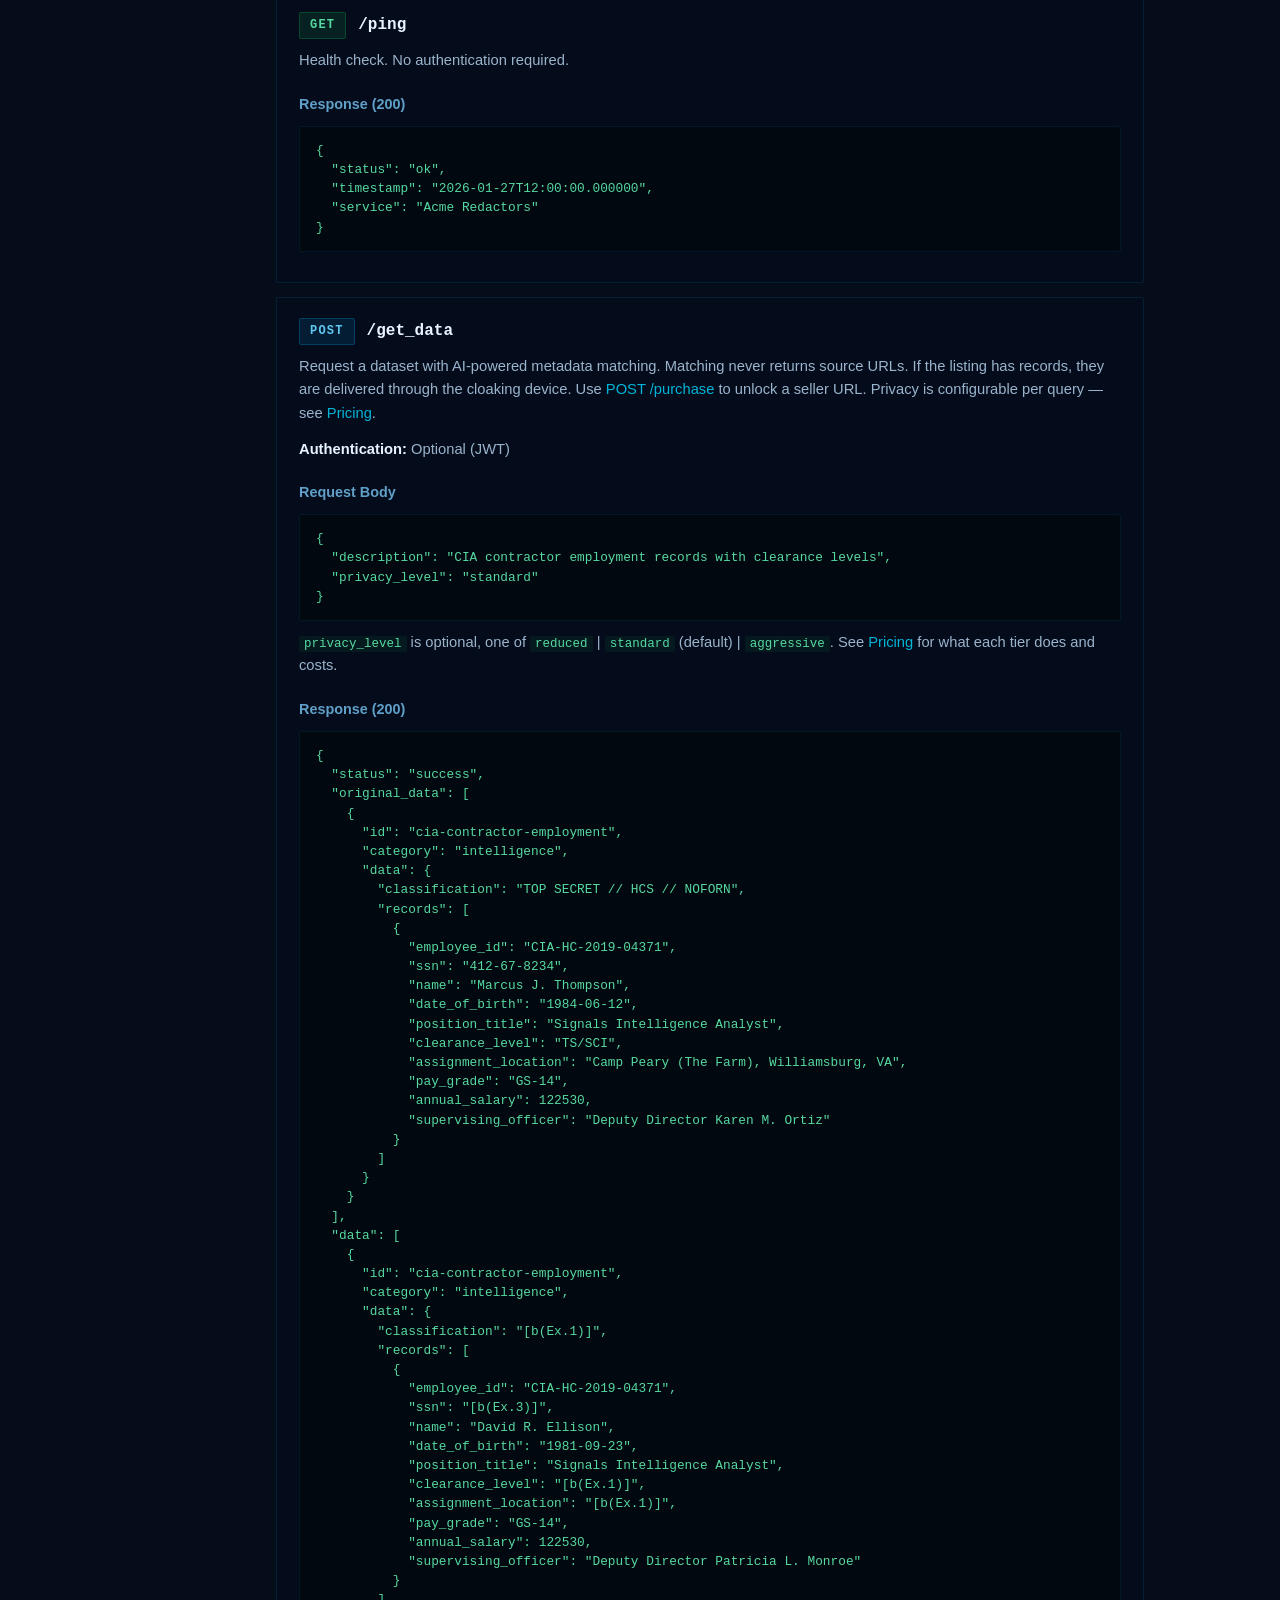
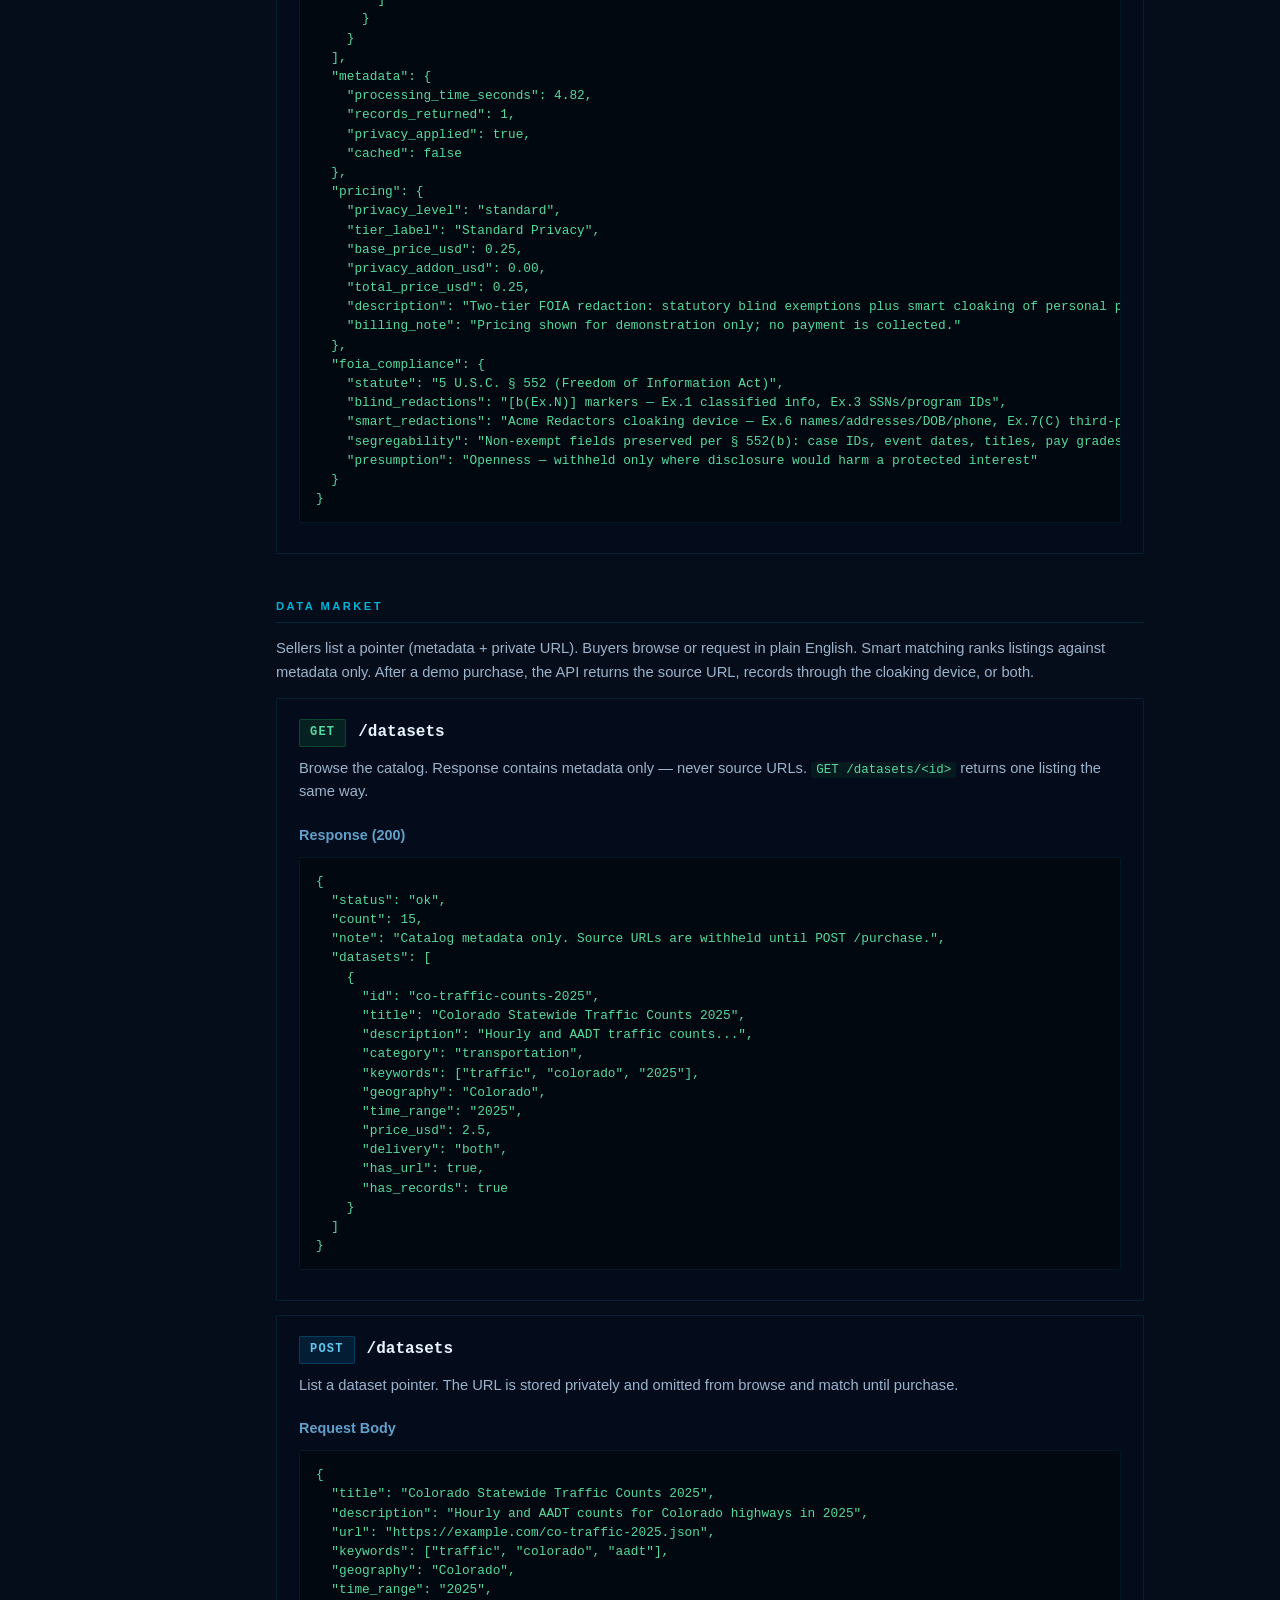
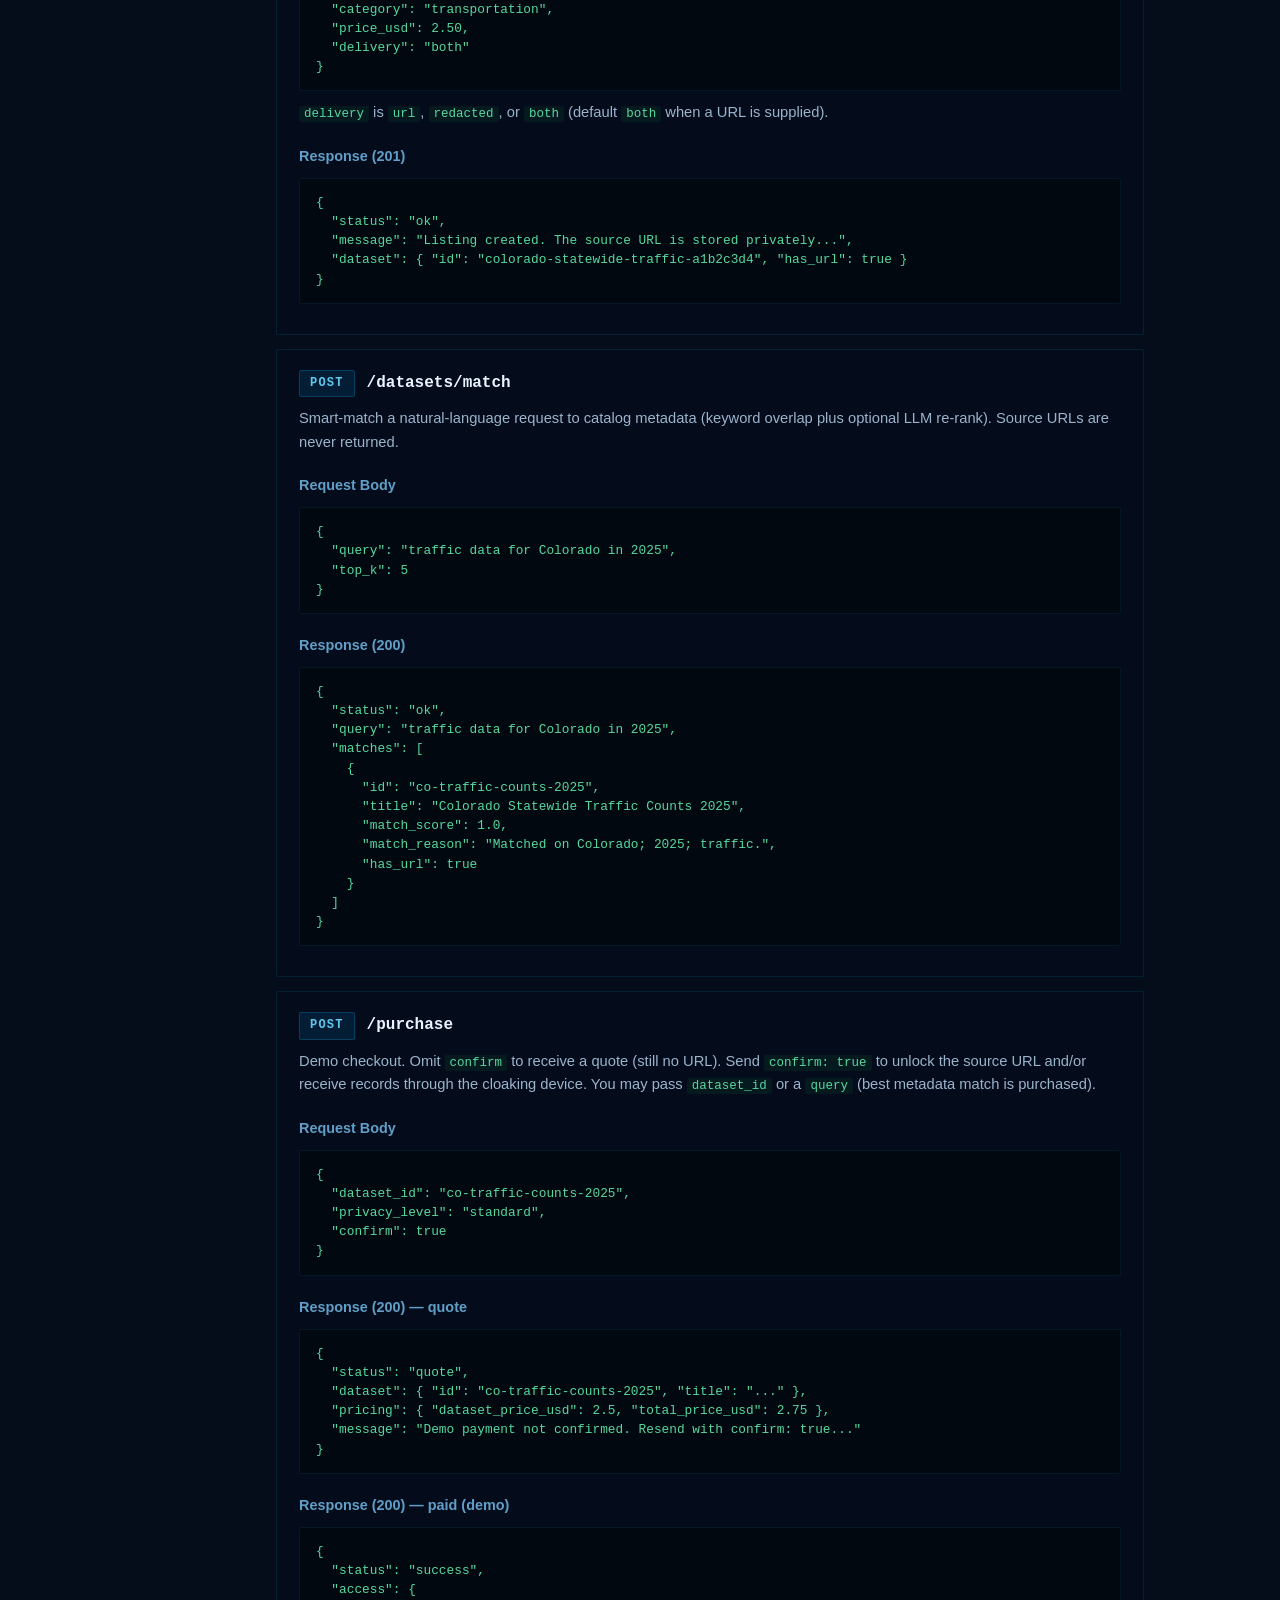
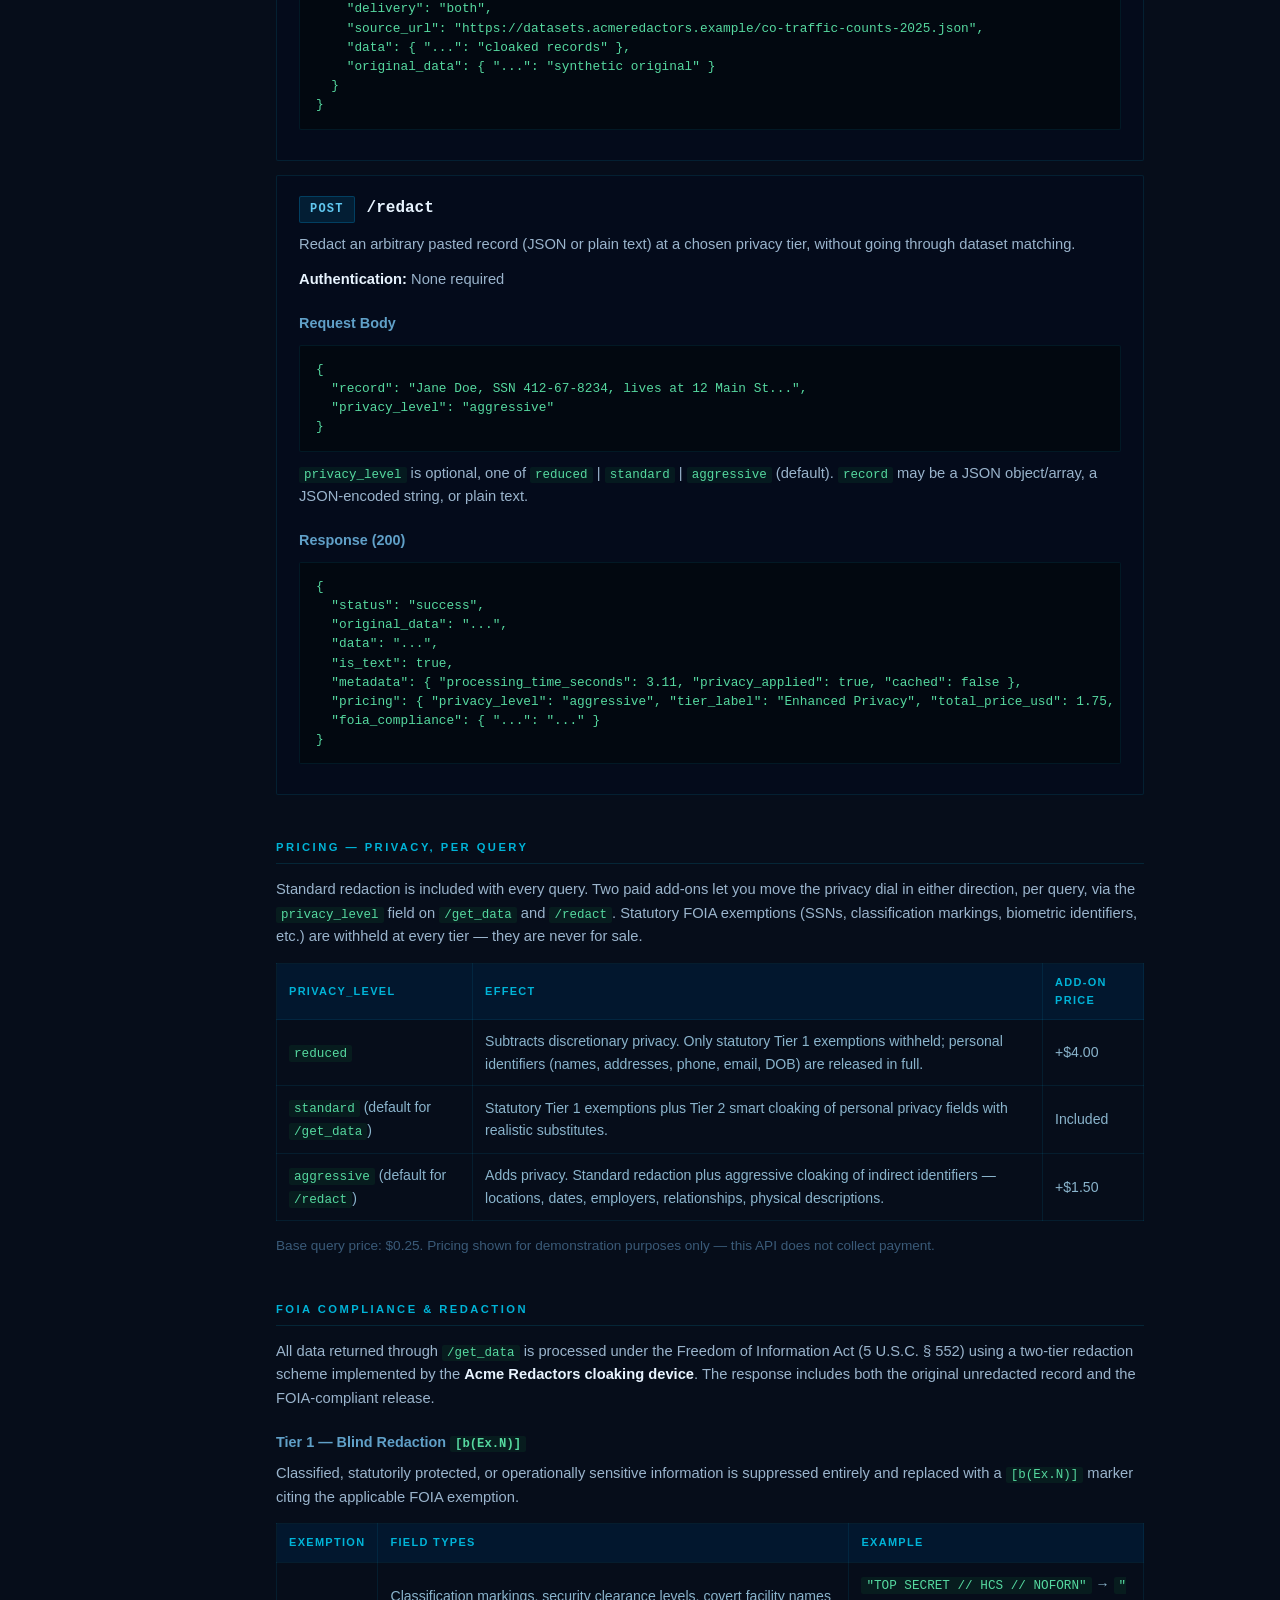
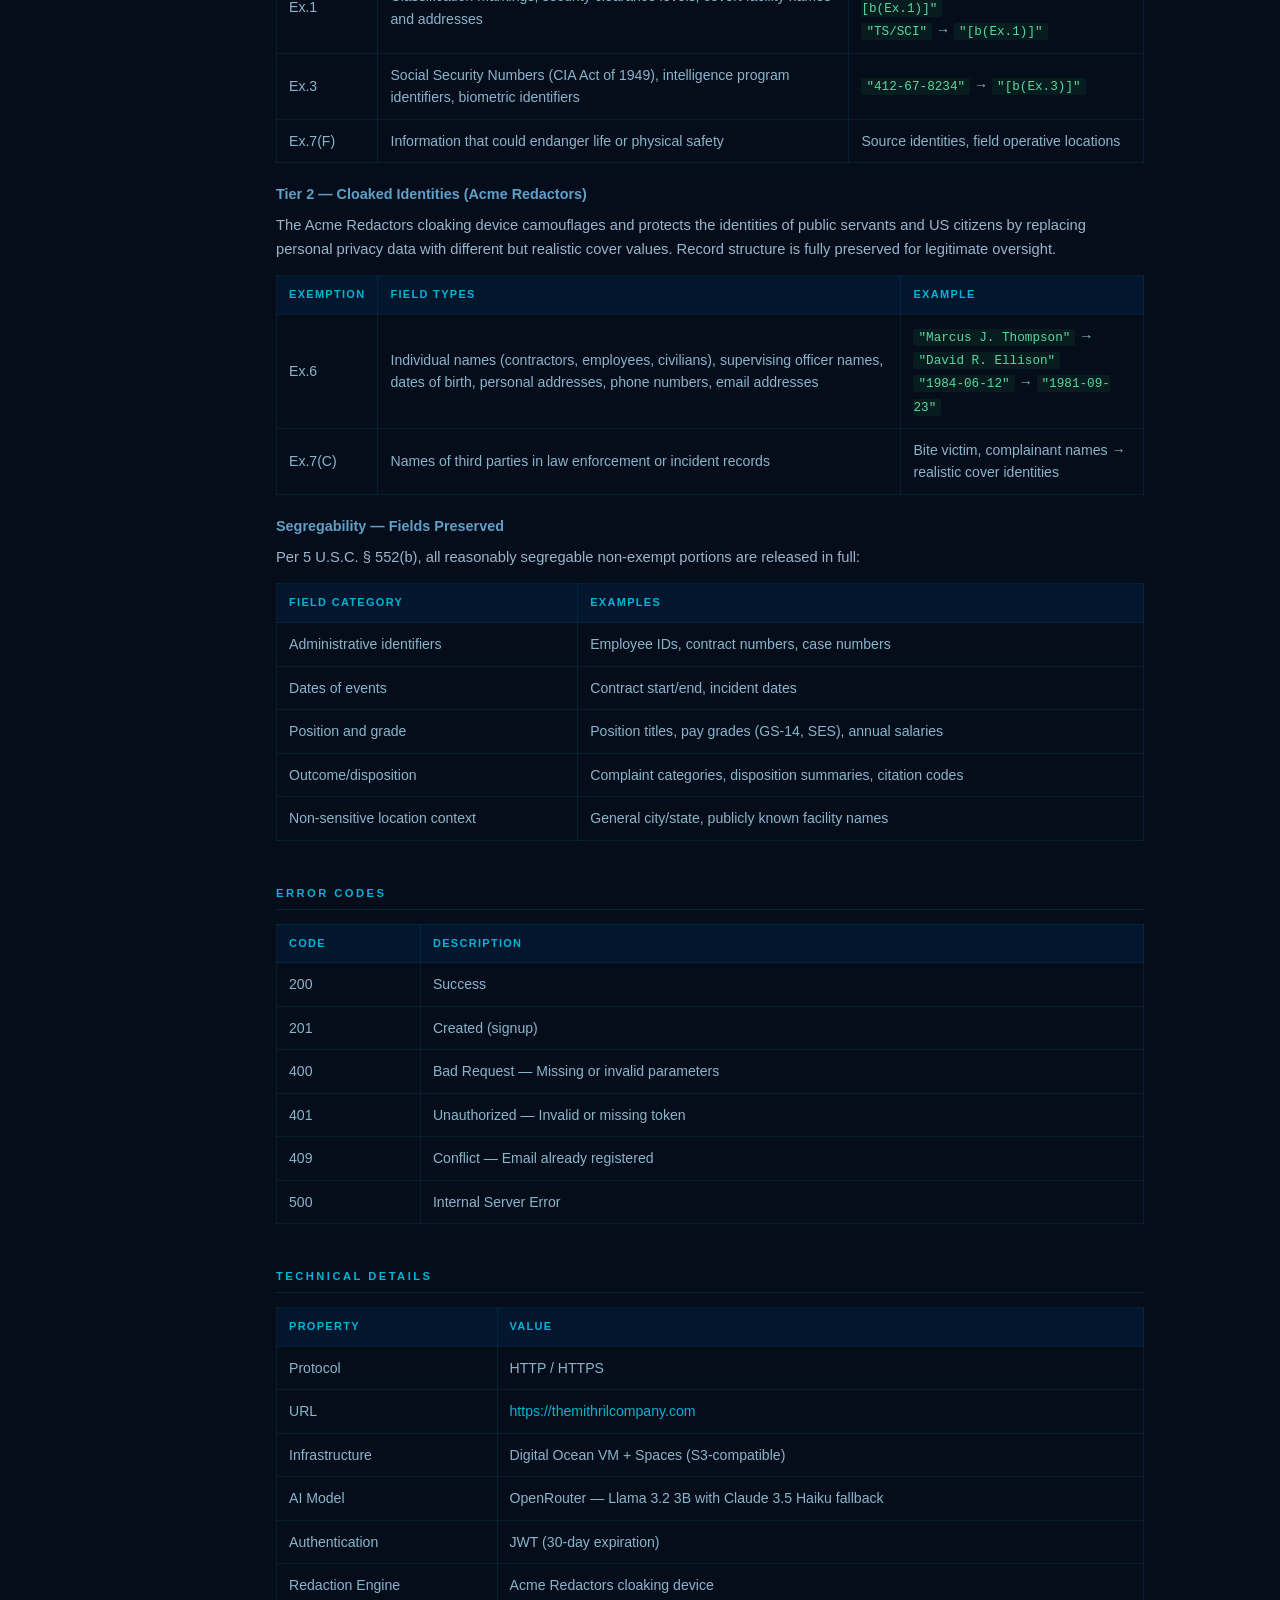
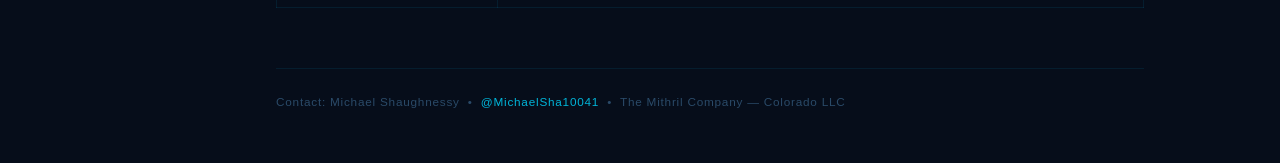
==== commit 3459e80f: "Rework homepage as a data market API with gated dataset URLs Move pricing below the demo, replace th" ====
--- a/api_docs.html
+++ b/api_docs.html
@@ -323,6 +323,11 @@
         <a href="#ping">GET /ping</a>
         <a href="#get_data">POST /get_data</a>
         <a href="#redact">POST /redact</a>
+        <div class="section-label">Market</div>
+        <a href="#datasets">GET /datasets</a>
+        <a href="#datasets_create">POST /datasets</a>
+        <a href="#datasets_match">POST /datasets/match</a>
+        <a href="#purchase">POST /purchase</a>
         <div class="section-label">Pricing</div>
         <a href="#pricing">Privacy, Per Query</a>
         <div class="section-label">Compliance</div>
@@ -340,7 +345,7 @@
 
     <div class="page-header">
         <h1>Acme Redactors API</h1>
-        <p>Public Records Management Platform &nbsp;&bull;&nbsp; v1.0</p>
+        <p>Data Market API &nbsp;&bull;&nbsp; FOIA cloaking on delivery &nbsp;&bull;&nbsp; v1.1</p>
         <p style="margin-top:10px"><a href="/">&#8592; Back to Console</a></p>
     </div>
 
@@ -413,7 +418,7 @@
             <span class="method post">POST</span>
             <span class="path">/get_data</span>
         </div>
-        <p>Request public records with AI-powered dataset matching and FOIA-compliant redaction via the Acme Redactors cloaking device. Privacy is configurable per query &mdash; see <a href="#pricing">Pricing</a>.</p>
+        <p>Request a dataset with AI-powered metadata matching. Matching never returns source URLs. If the listing has records, they are delivered through the cloaking device. Use <a href="#purchase">POST /purchase</a> to unlock a seller URL. Privacy is configurable per query &mdash; see <a href="#pricing">Pricing</a>.</p>
         <p><strong style="color:#e8f4ff">Authentication:</strong> Optional (JWT)</p>
         <h3>Request Body</h3>
         <pre>{
@@ -495,6 +500,123 @@
 }</pre>
     </div>
 
+    <h2 id="market">Data Market</h2>
+    <p>Sellers list a pointer (metadata + private URL). Buyers browse or request in plain English. Smart matching ranks listings against metadata only. After a demo purchase, the API returns the source URL, records through the cloaking device, or both.</p>
+
+    <div class="endpoint" id="datasets">
+        <div class="endpoint-title">
+            <span class="method get">GET</span>
+            <span class="path">/datasets</span>
+        </div>
+        <p>Browse the catalog. Response contains metadata only &mdash; never source URLs. <code>GET /datasets/&lt;id&gt;</code> returns one listing the same way.</p>
+        <h3>Response (200)</h3>
+        <pre>{
+  "status": "ok",
+  "count": 15,
+  "note": "Catalog metadata only. Source URLs are withheld until POST /purchase.",
+  "datasets": [
+    {
+      "id": "co-traffic-counts-2025",
+      "title": "Colorado Statewide Traffic Counts 2025",
+      "description": "Hourly and AADT traffic counts...",
+      "category": "transportation",
+      "keywords": ["traffic", "colorado", "2025"],
+      "geography": "Colorado",
+      "time_range": "2025",
+      "price_usd": 2.5,
+      "delivery": "both",
+      "has_url": true,
+      "has_records": true
+    }
+  ]
+}</pre>
+    </div>
+
+    <div class="endpoint" id="datasets_create">
+        <div class="endpoint-title">
+            <span class="method post">POST</span>
+            <span class="path">/datasets</span>
+        </div>
+        <p>List a dataset pointer. The URL is stored privately and omitted from browse and match until purchase.</p>
+        <h3>Request Body</h3>
+        <pre>{
+  "title": "Colorado Statewide Traffic Counts 2025",
+  "description": "Hourly and AADT counts for Colorado highways in 2025",
+  "url": "https://example.com/co-traffic-2025.json",
+  "keywords": ["traffic", "colorado", "aadt"],
+  "geography": "Colorado",
+  "time_range": "2025",
+  "category": "transportation",
+  "price_usd": 2.50,
+  "delivery": "both"
+}</pre>
+        <p><code>delivery</code> is <code>url</code>, <code>redacted</code>, or <code>both</code> (default <code>both</code> when a URL is supplied).</p>
+        <h3>Response (201)</h3>
+        <pre>{
+  "status": "ok",
+  "message": "Listing created. The source URL is stored privately...",
+  "dataset": { "id": "colorado-statewide-traffic-a1b2c3d4", "has_url": true }
+}</pre>
+    </div>
+
+    <div class="endpoint" id="datasets_match">
+        <div class="endpoint-title">
+            <span class="method post">POST</span>
+            <span class="path">/datasets/match</span>
+        </div>
+        <p>Smart-match a natural-language request to catalog metadata (keyword overlap plus optional LLM re-rank). Source URLs are never returned.</p>
+        <h3>Request Body</h3>
+        <pre>{
+  "query": "traffic data for Colorado in 2025",
+  "top_k": 5
+}</pre>
+        <h3>Response (200)</h3>
+        <pre>{
+  "status": "ok",
+  "query": "traffic data for Colorado in 2025",
+  "matches": [
+    {
+      "id": "co-traffic-counts-2025",
+      "title": "Colorado Statewide Traffic Counts 2025",
+      "match_score": 1.0,
+      "match_reason": "Matched on Colorado; 2025; traffic.",
+      "has_url": true
+    }
+  ]
+}</pre>
+    </div>
+
+    <div class="endpoint" id="purchase">
+        <div class="endpoint-title">
+            <span class="method post">POST</span>
+            <span class="path">/purchase</span>
+        </div>
+        <p>Demo checkout. Omit <code>confirm</code> to receive a quote (still no URL). Send <code>confirm: true</code> to unlock the source URL and/or receive records through the cloaking device. You may pass <code>dataset_id</code> or a <code>query</code> (best metadata match is purchased).</p>
+        <h3>Request Body</h3>
+        <pre>{
+  "dataset_id": "co-traffic-counts-2025",
+  "privacy_level": "standard",
+  "confirm": true
+}</pre>
+        <h3>Response (200) &mdash; quote</h3>
+        <pre>{
+  "status": "quote",
+  "dataset": { "id": "co-traffic-counts-2025", "title": "..." },
+  "pricing": { "dataset_price_usd": 2.5, "total_price_usd": 2.75 },
+  "message": "Demo payment not confirmed. Resend with confirm: true..."
+}</pre>
+        <h3>Response (200) &mdash; paid (demo)</h3>
+        <pre>{
+  "status": "success",
+  "access": {
+    "delivery": "both",
+    "source_url": "https://datasets.acmeredactors.example/co-traffic-counts-2025.json",
+    "data": { "...": "cloaked records" },
+    "original_data": { "...": "synthetic original" }
+  }
+}</pre>
+    </div>
+
     <div class="endpoint" id="redact">
         <div class="endpoint-title">
             <span class="method post">POST</span>
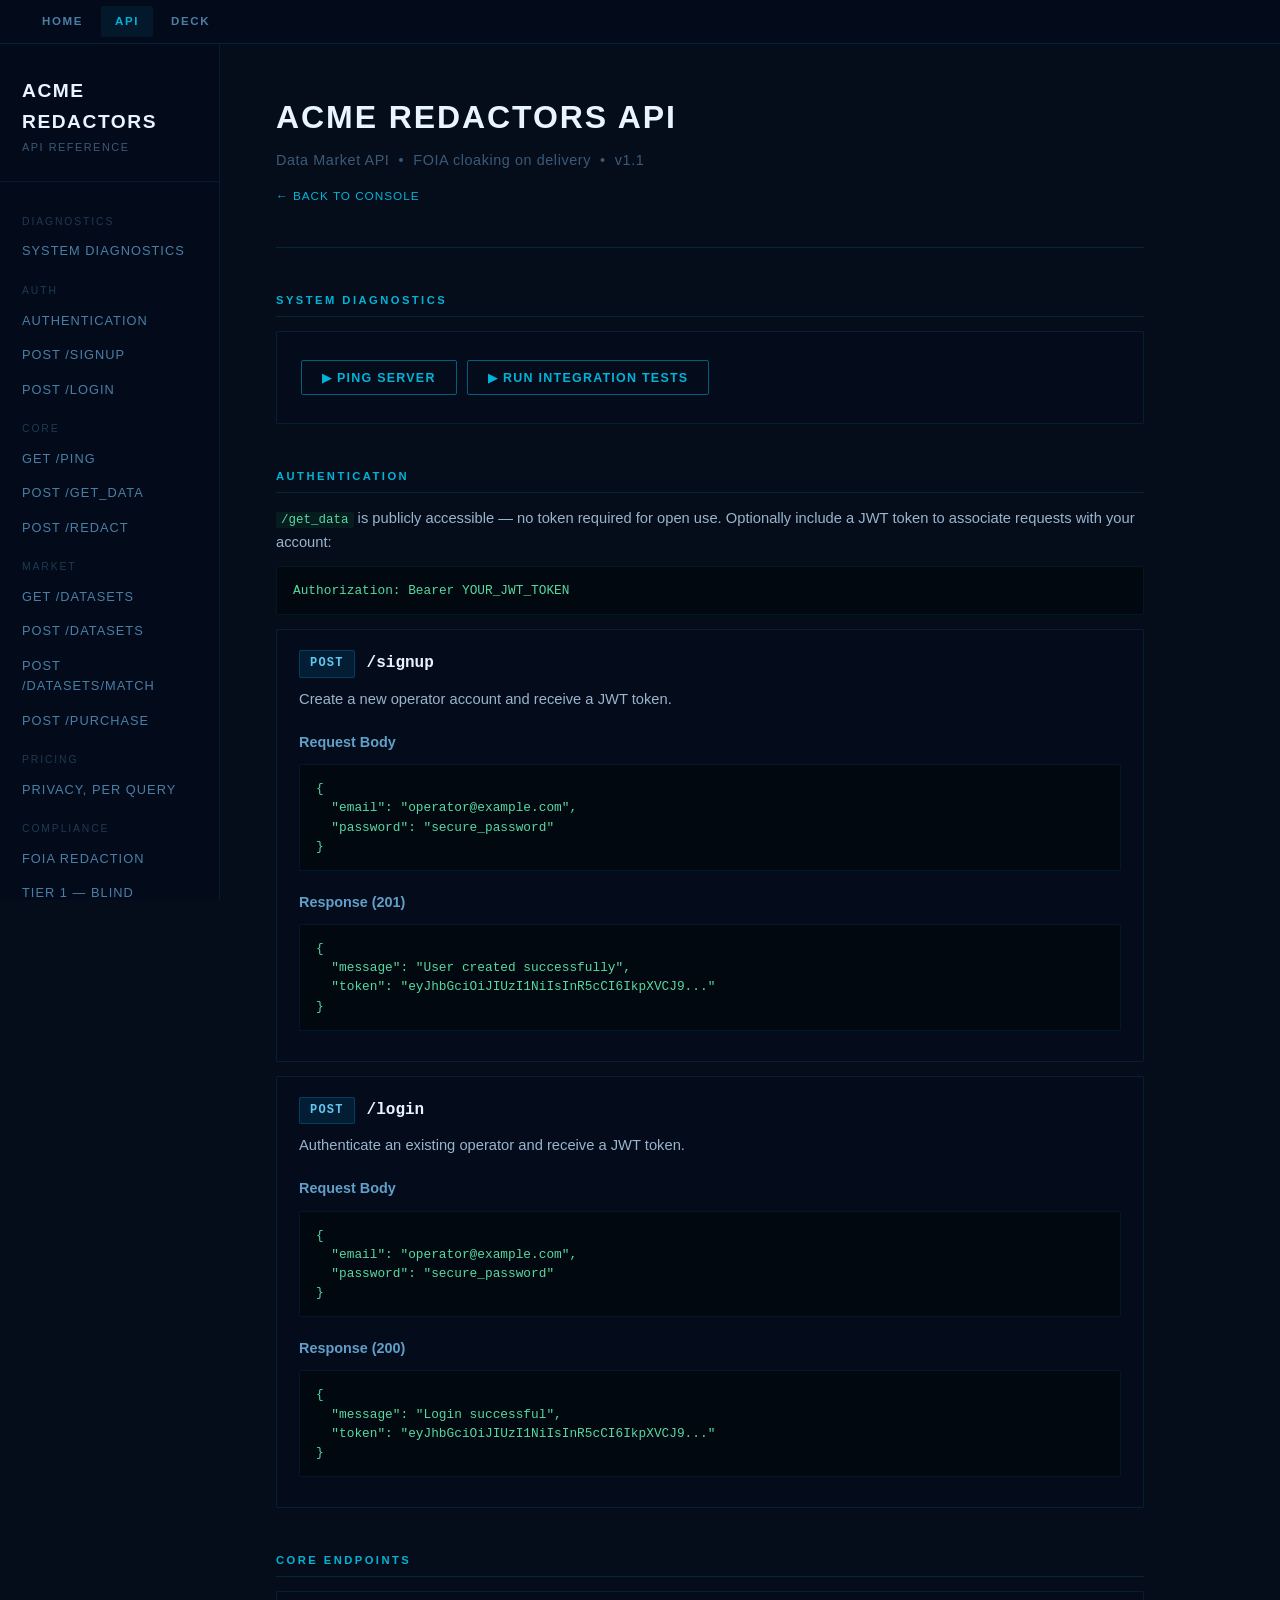
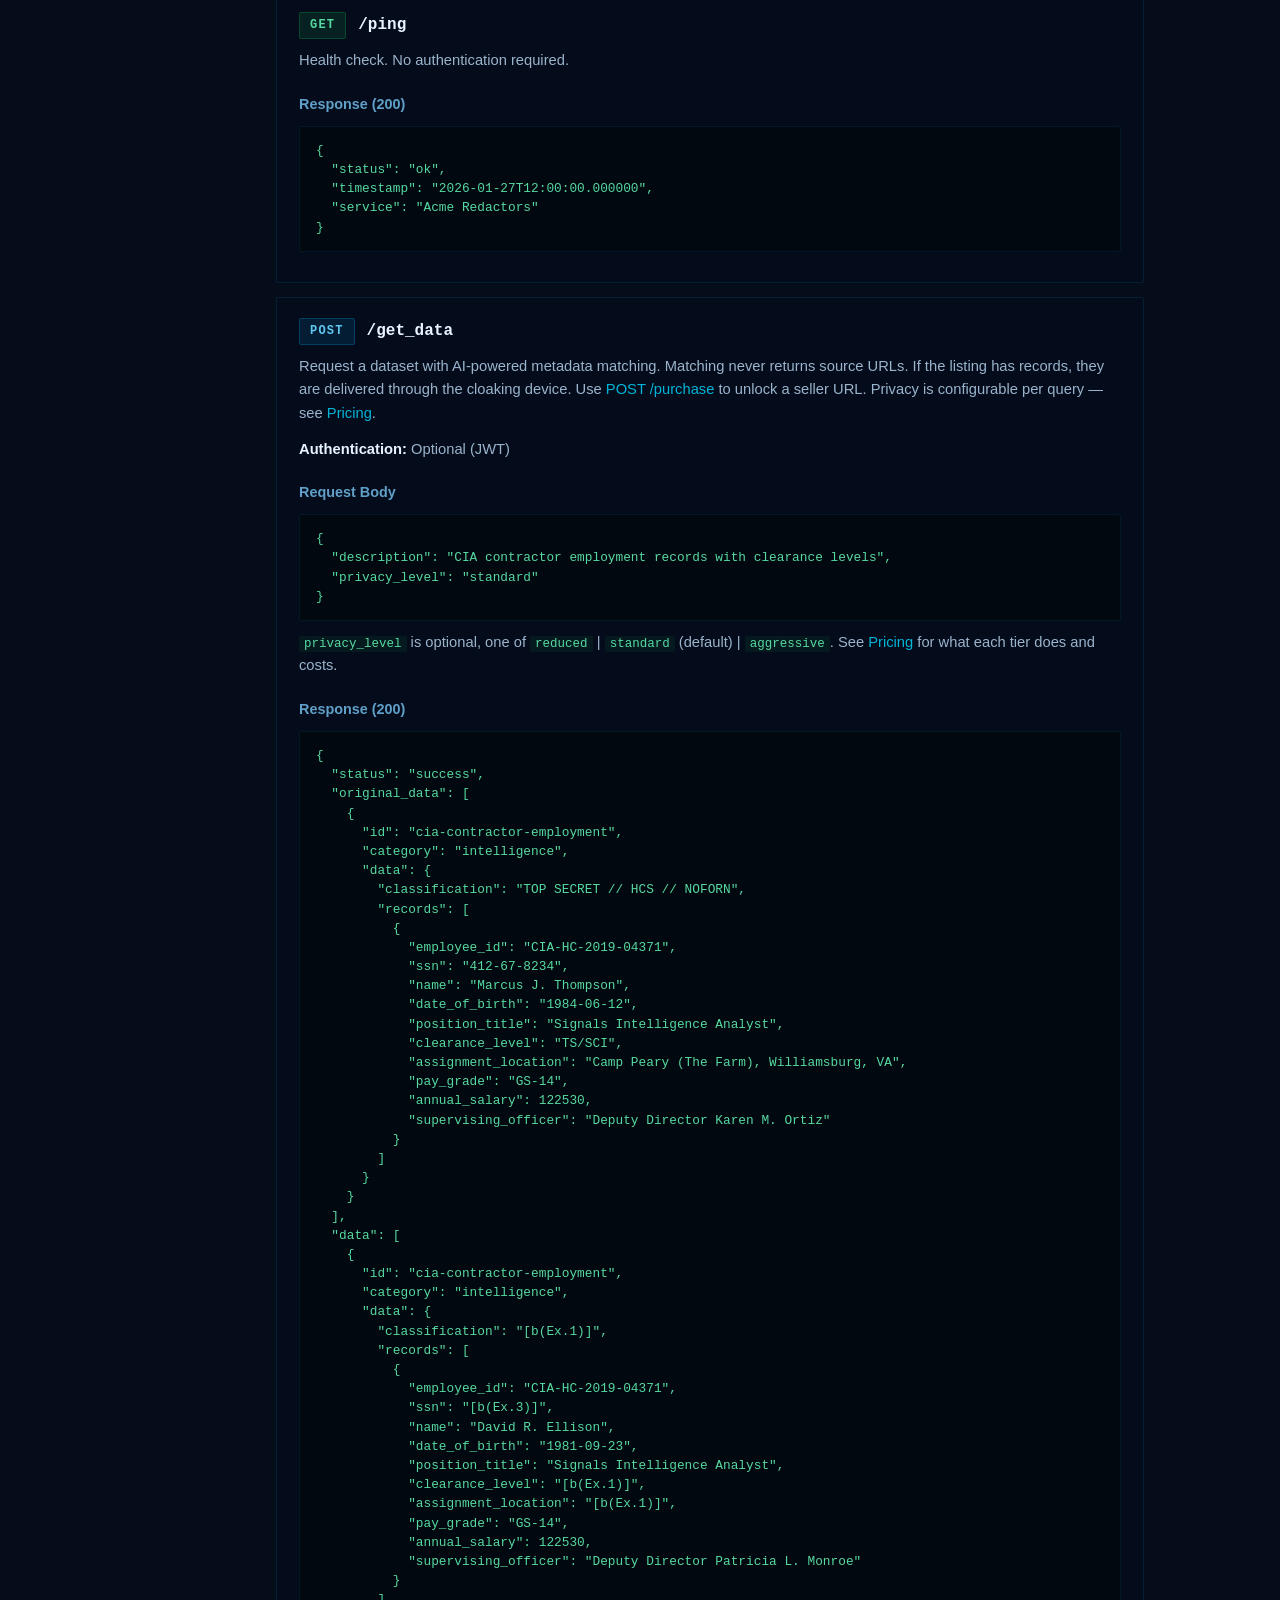
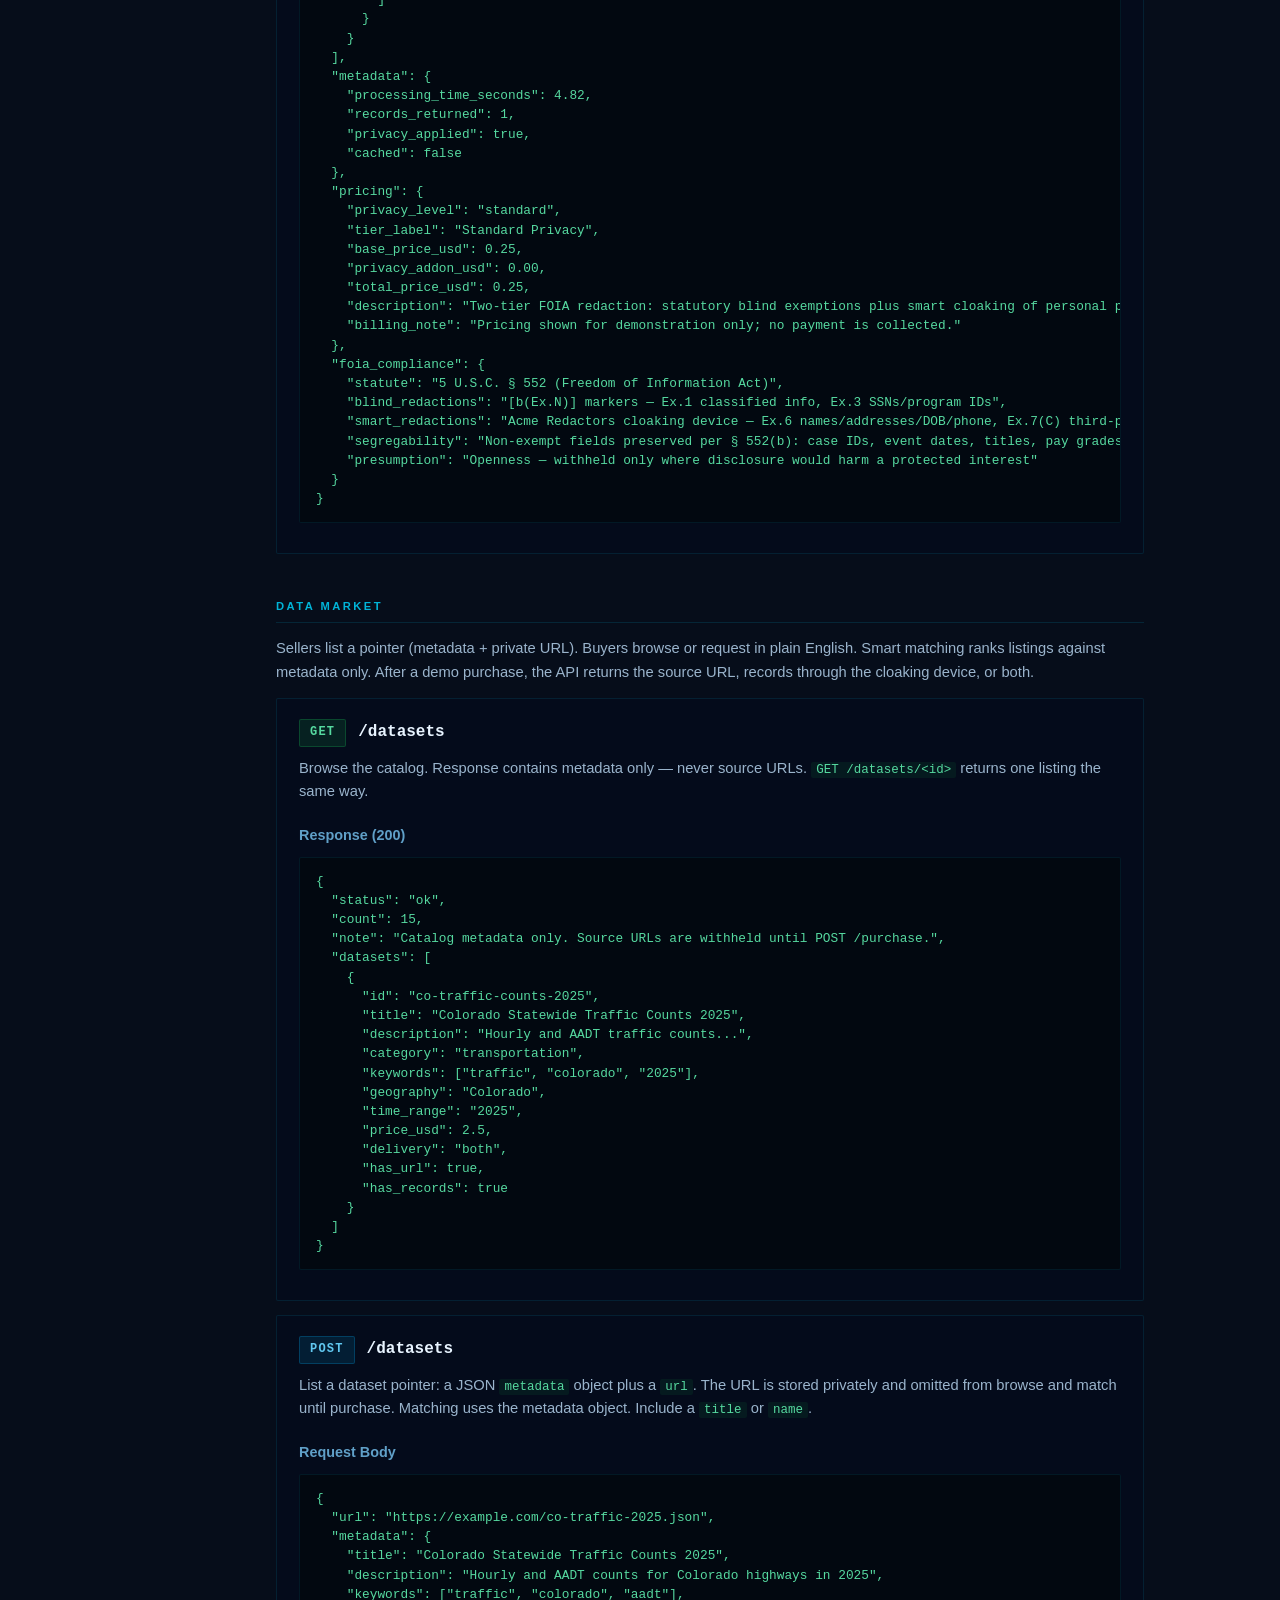
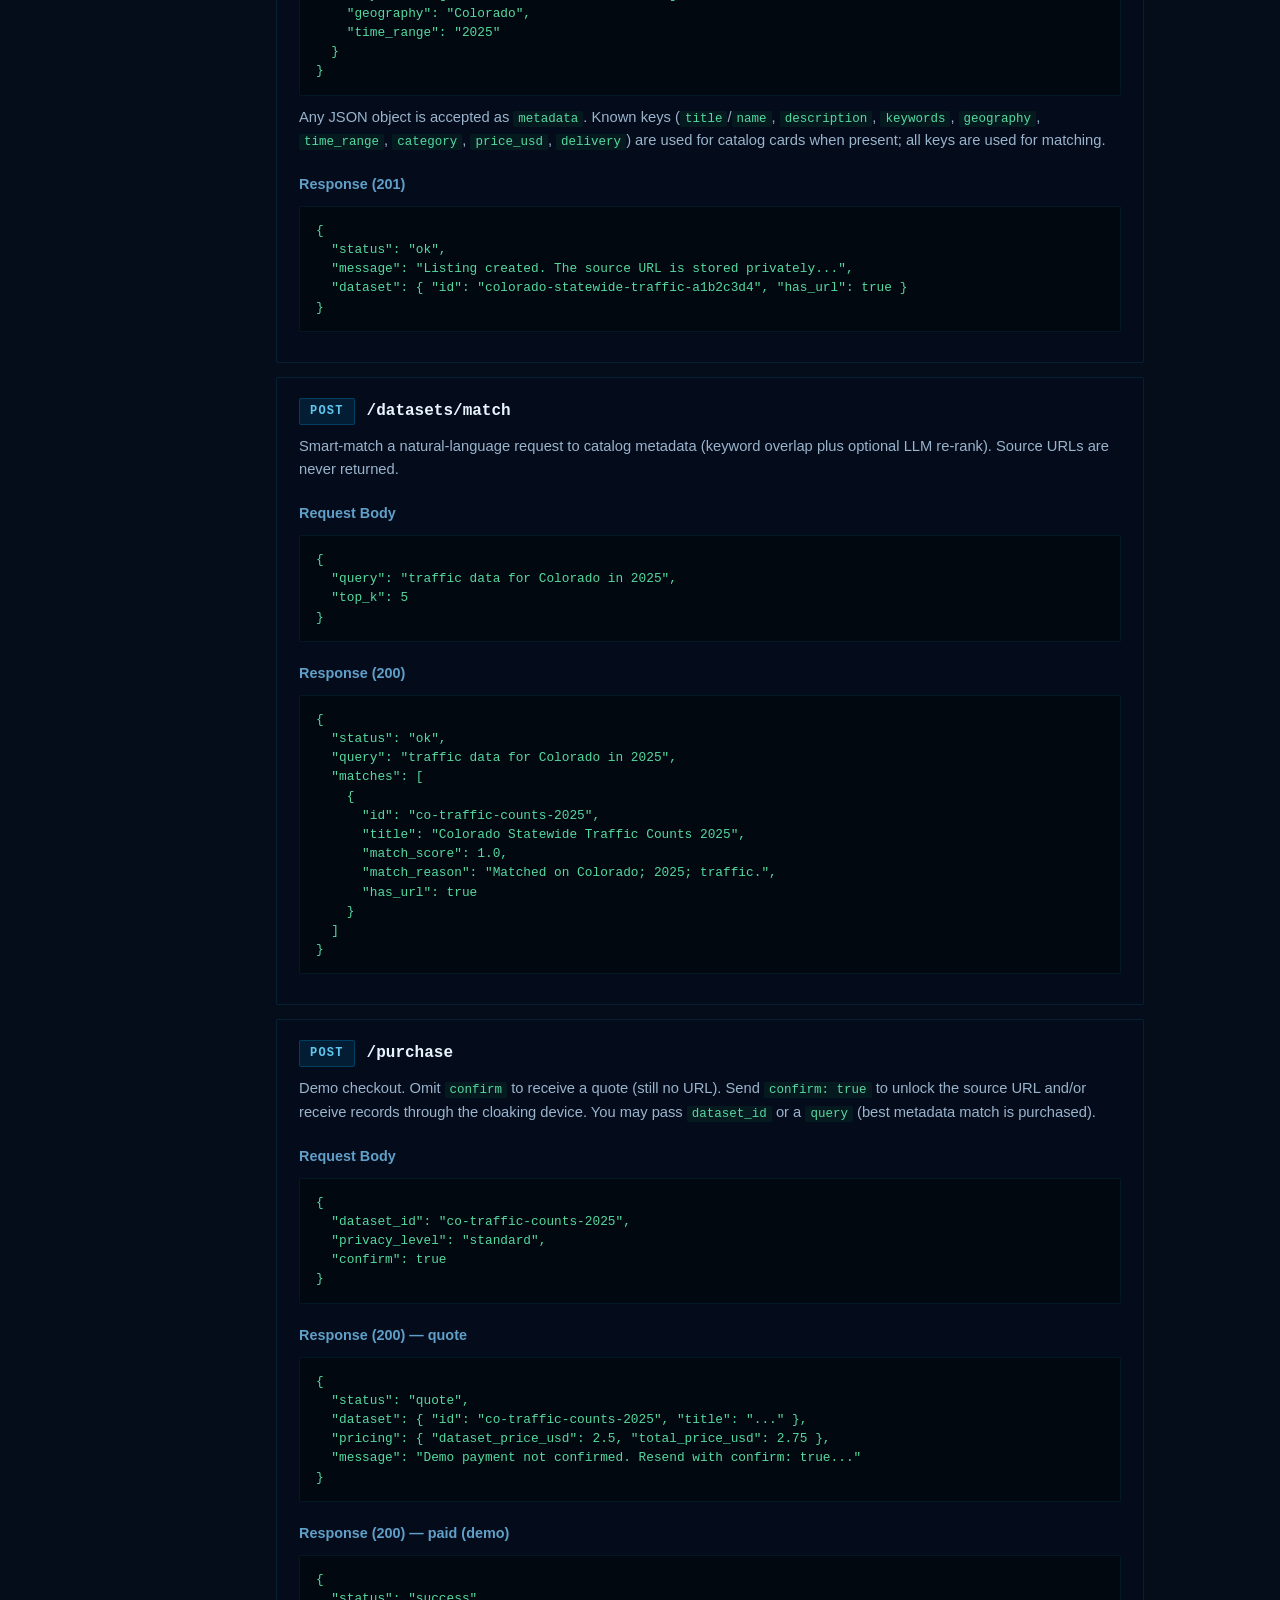
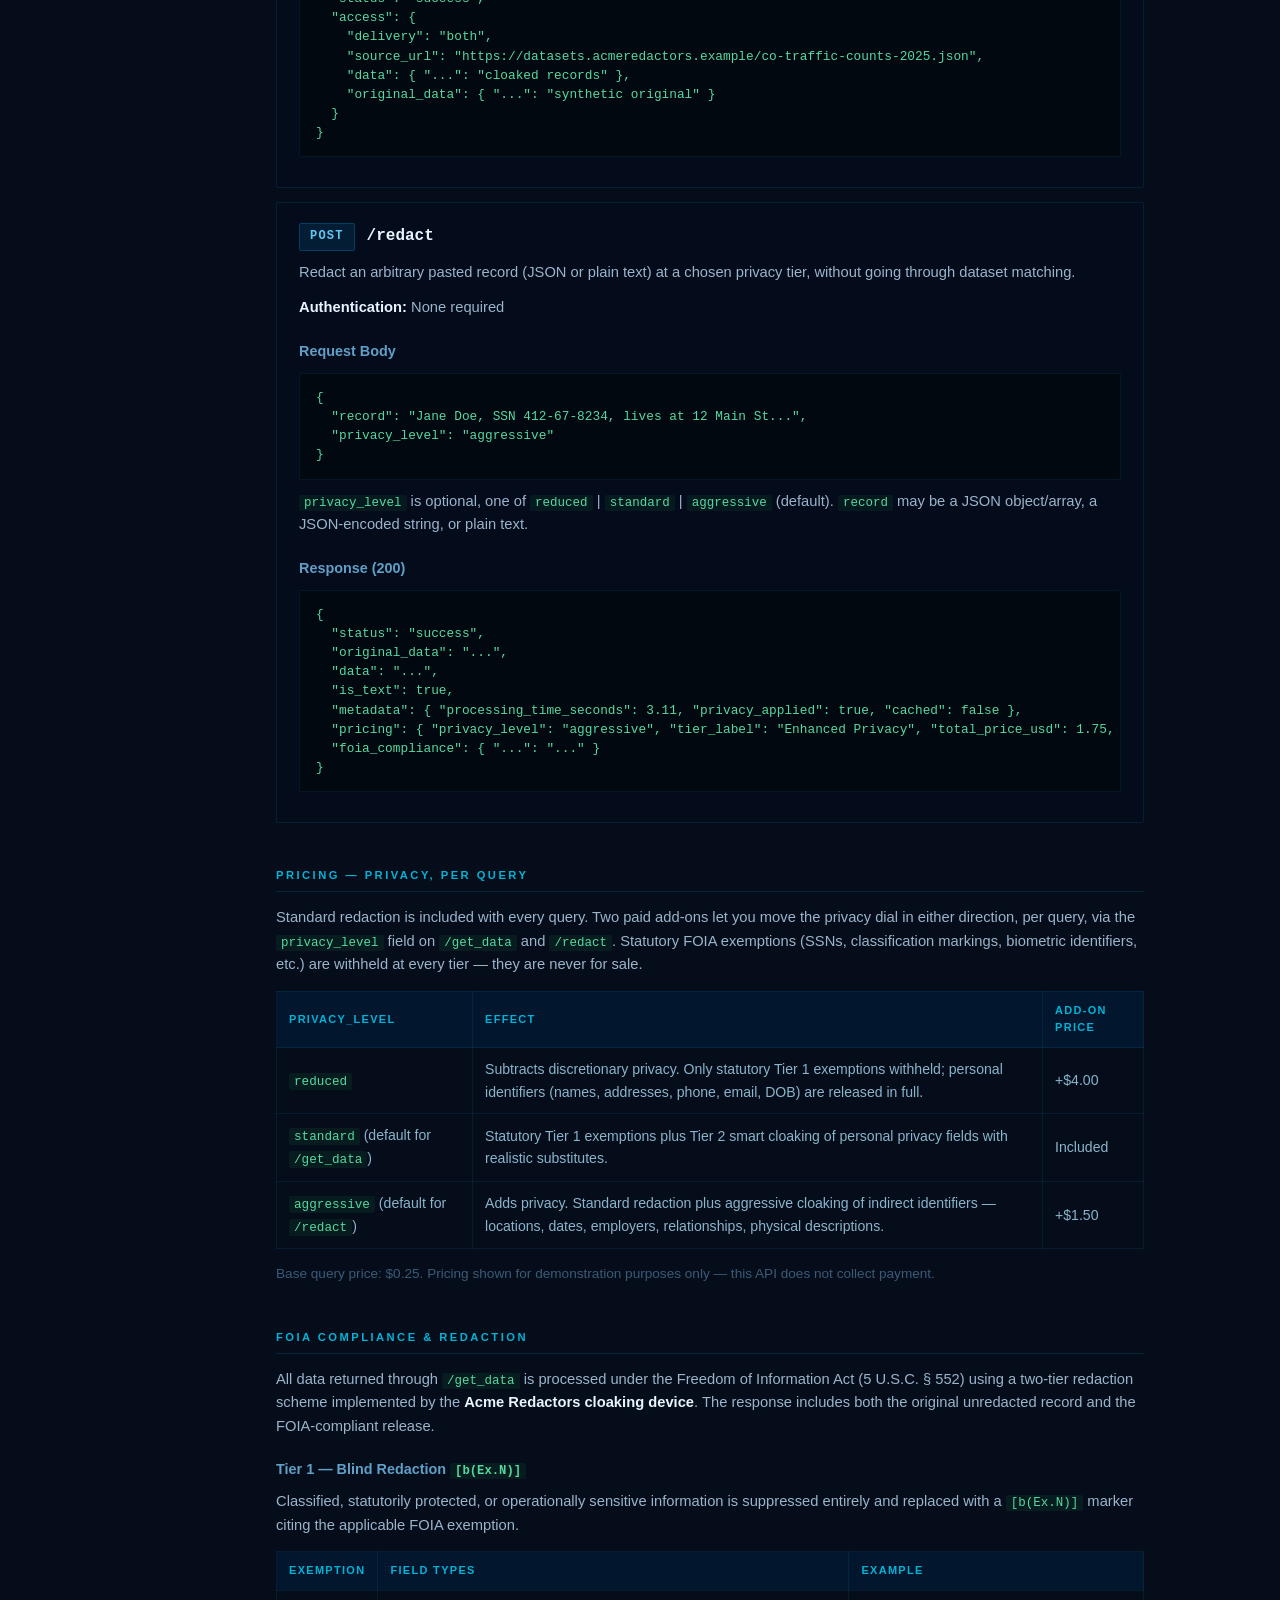
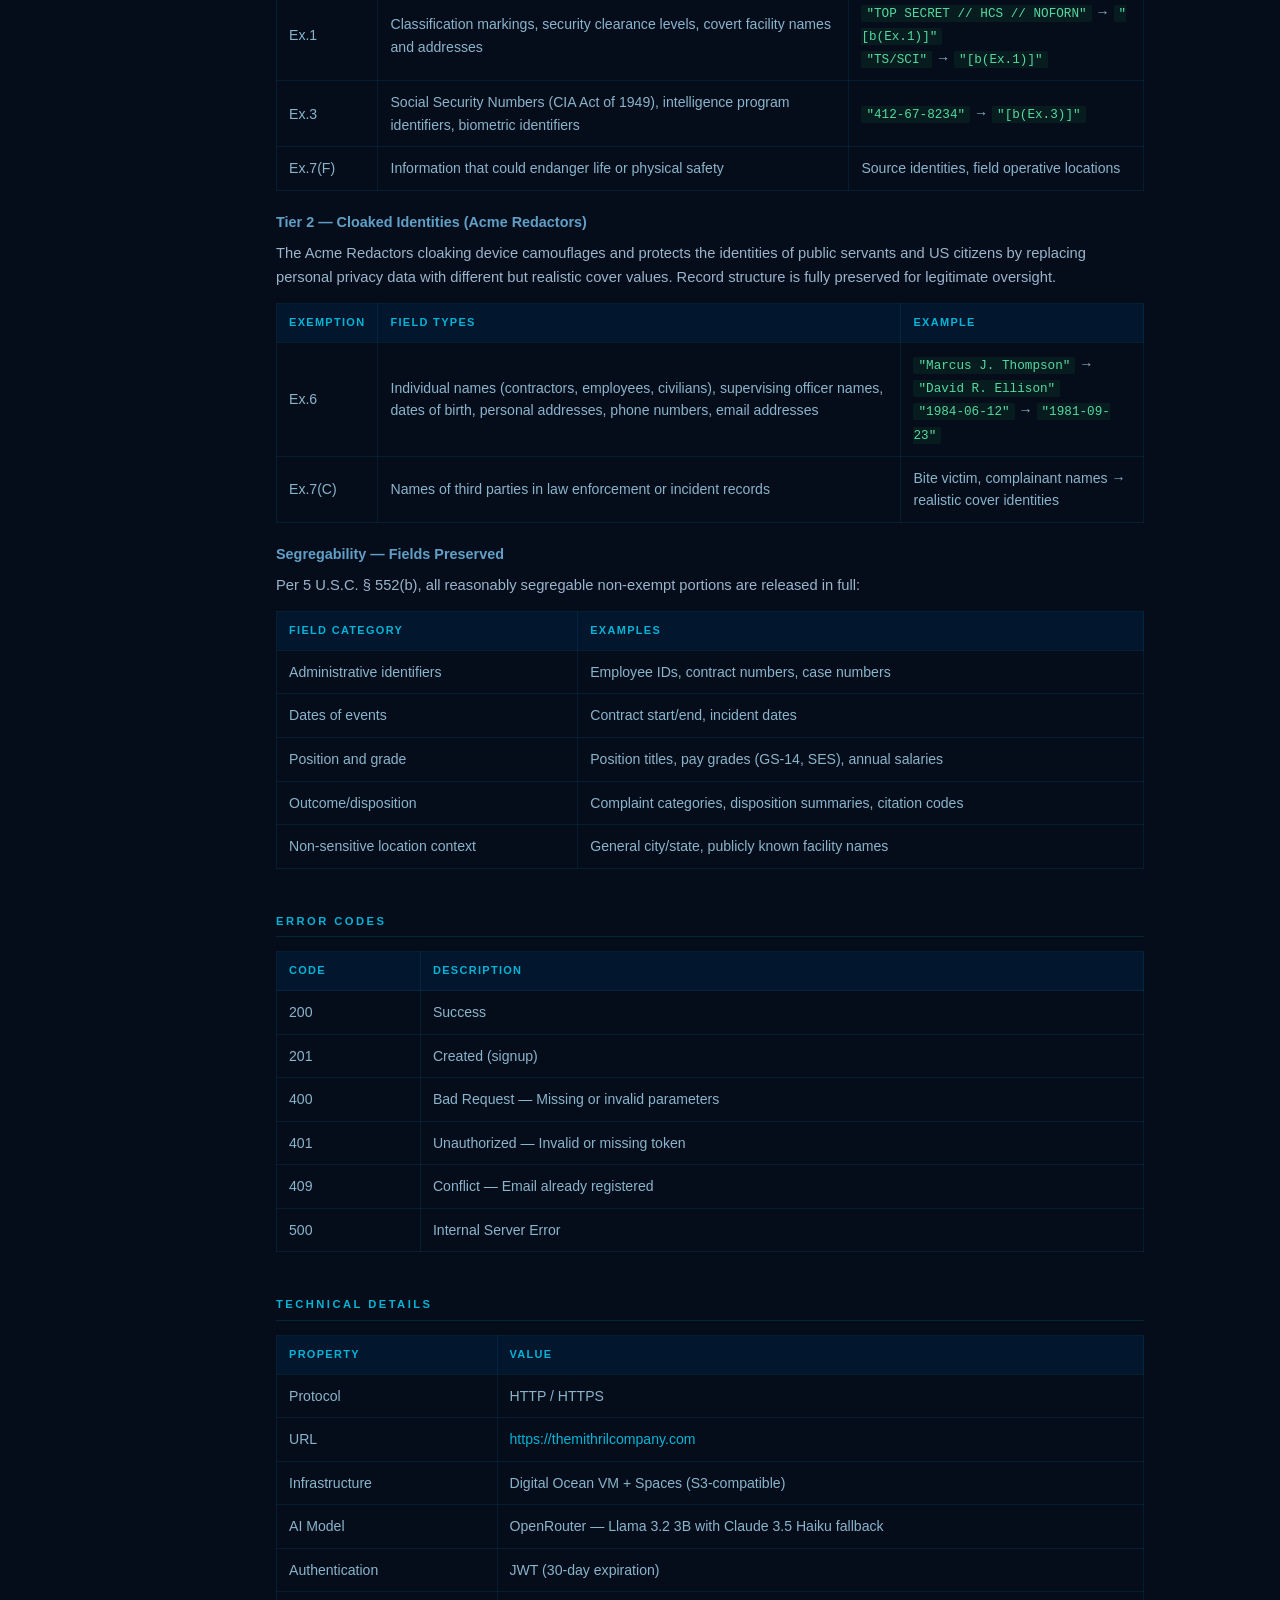
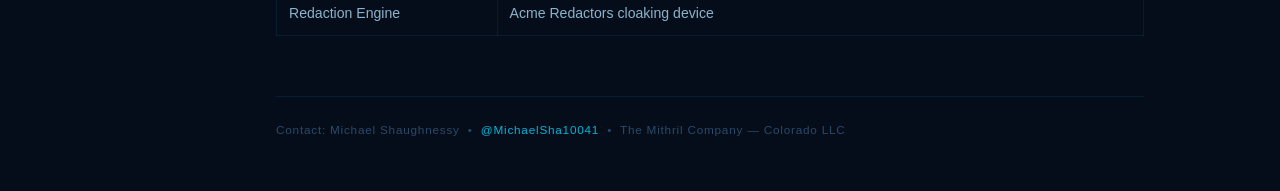
==== commit 95c130ae: "Accept dataset listings as a JSON metadata object plus URL Sellers paste metadata JSON and a source " ====
--- a/api_docs.html
+++ b/api_docs.html
@@ -537,20 +537,19 @@
             <span class="method post">POST</span>
             <span class="path">/datasets</span>
         </div>
-        <p>List a dataset pointer. The URL is stored privately and omitted from browse and match until purchase.</p>
+        <p>List a dataset pointer: a JSON <code>metadata</code> object plus a <code>url</code>. The URL is stored privately and omitted from browse and match until purchase. Matching uses the metadata object. Include a <code>title</code> or <code>name</code>.</p>
         <h3>Request Body</h3>
         <pre>{
-  "title": "Colorado Statewide Traffic Counts 2025",
-  "description": "Hourly and AADT counts for Colorado highways in 2025",
   "url": "https://example.com/co-traffic-2025.json",
-  "keywords": ["traffic", "colorado", "aadt"],
-  "geography": "Colorado",
-  "time_range": "2025",
-  "category": "transportation",
-  "price_usd": 2.50,
-  "delivery": "both"
-}</pre>
-        <p><code>delivery</code> is <code>url</code>, <code>redacted</code>, or <code>both</code> (default <code>both</code> when a URL is supplied).</p>
+  "metadata": {
+    "title": "Colorado Statewide Traffic Counts 2025",
+    "description": "Hourly and AADT counts for Colorado highways in 2025",
+    "keywords": ["traffic", "colorado", "aadt"],
+    "geography": "Colorado",
+    "time_range": "2025"
+  }
+}</pre>
+        <p>Any JSON object is accepted as <code>metadata</code>. Known keys (<code>title</code>/<code>name</code>, <code>description</code>, <code>keywords</code>, <code>geography</code>, <code>time_range</code>, <code>category</code>, <code>price_usd</code>, <code>delivery</code>) are used for catalog cards when present; all keys are used for matching.</p>
         <h3>Response (201)</h3>
         <pre>{
   "status": "ok",
